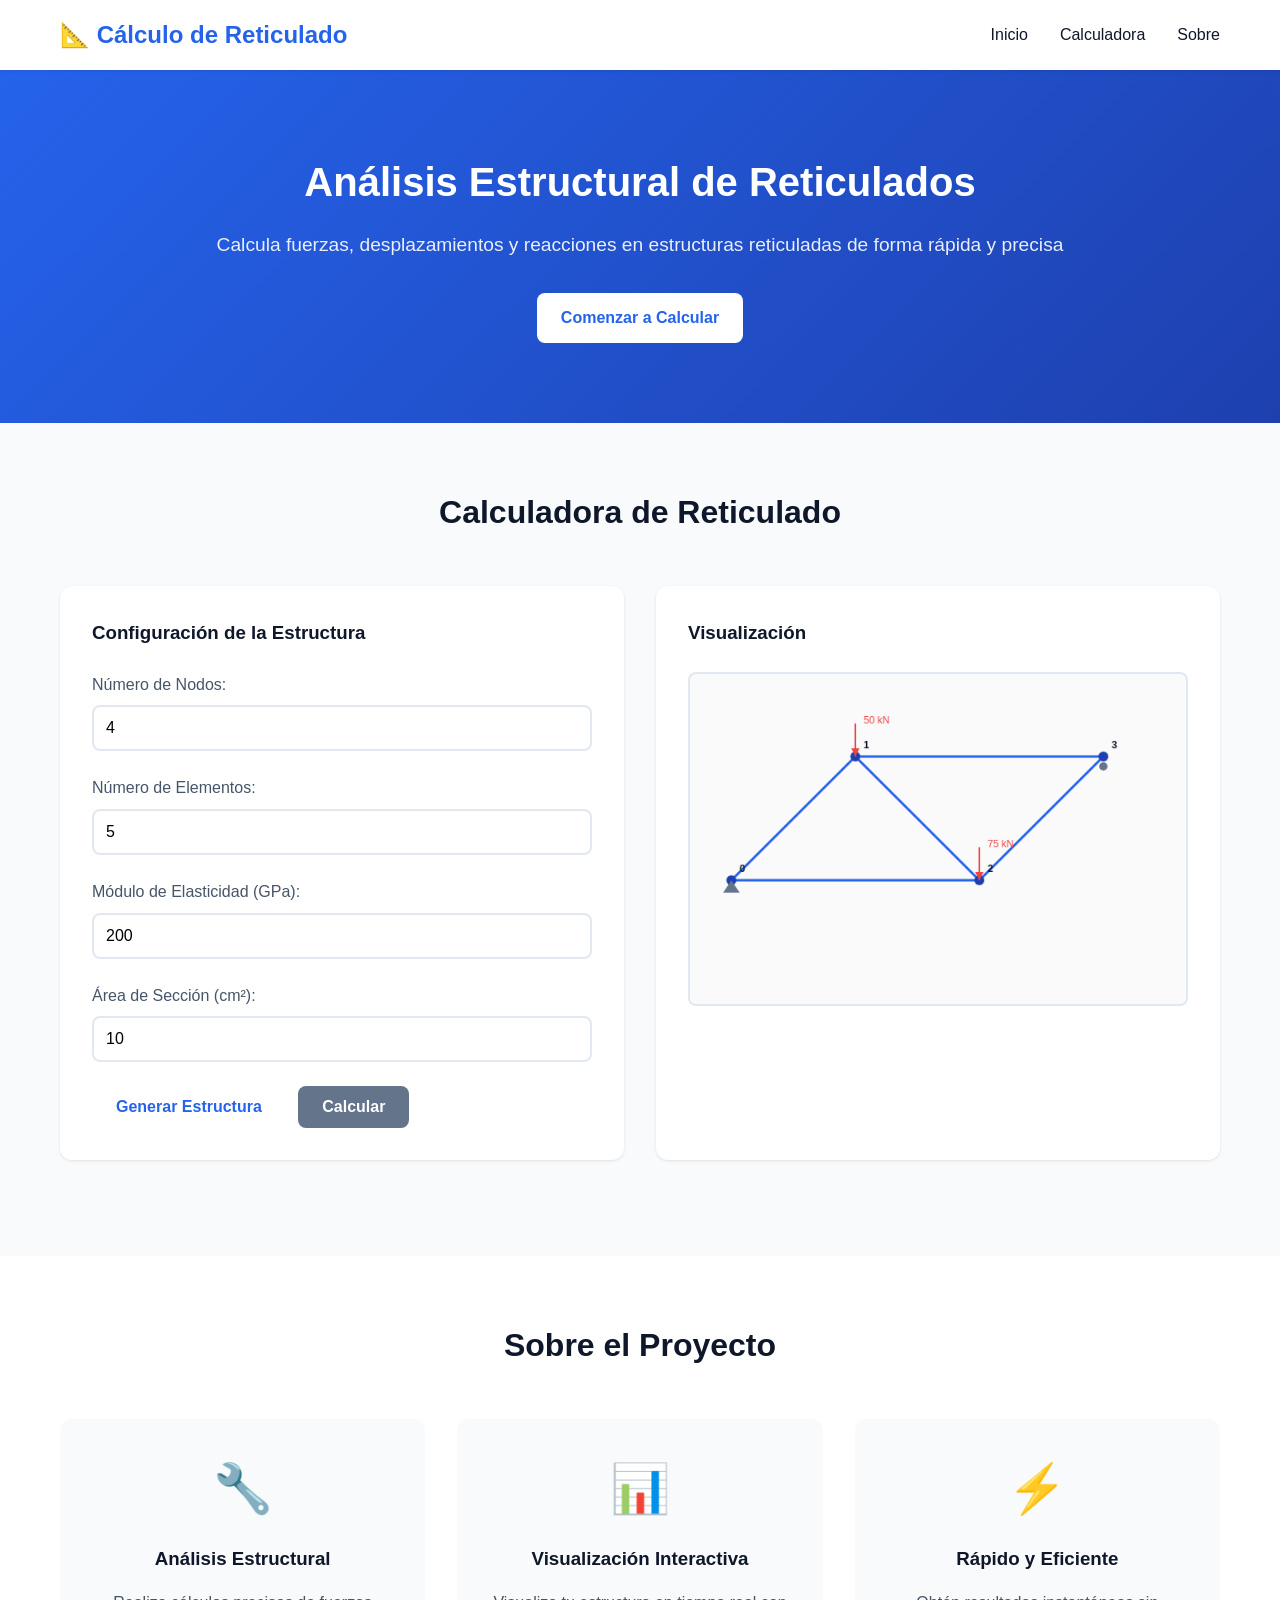
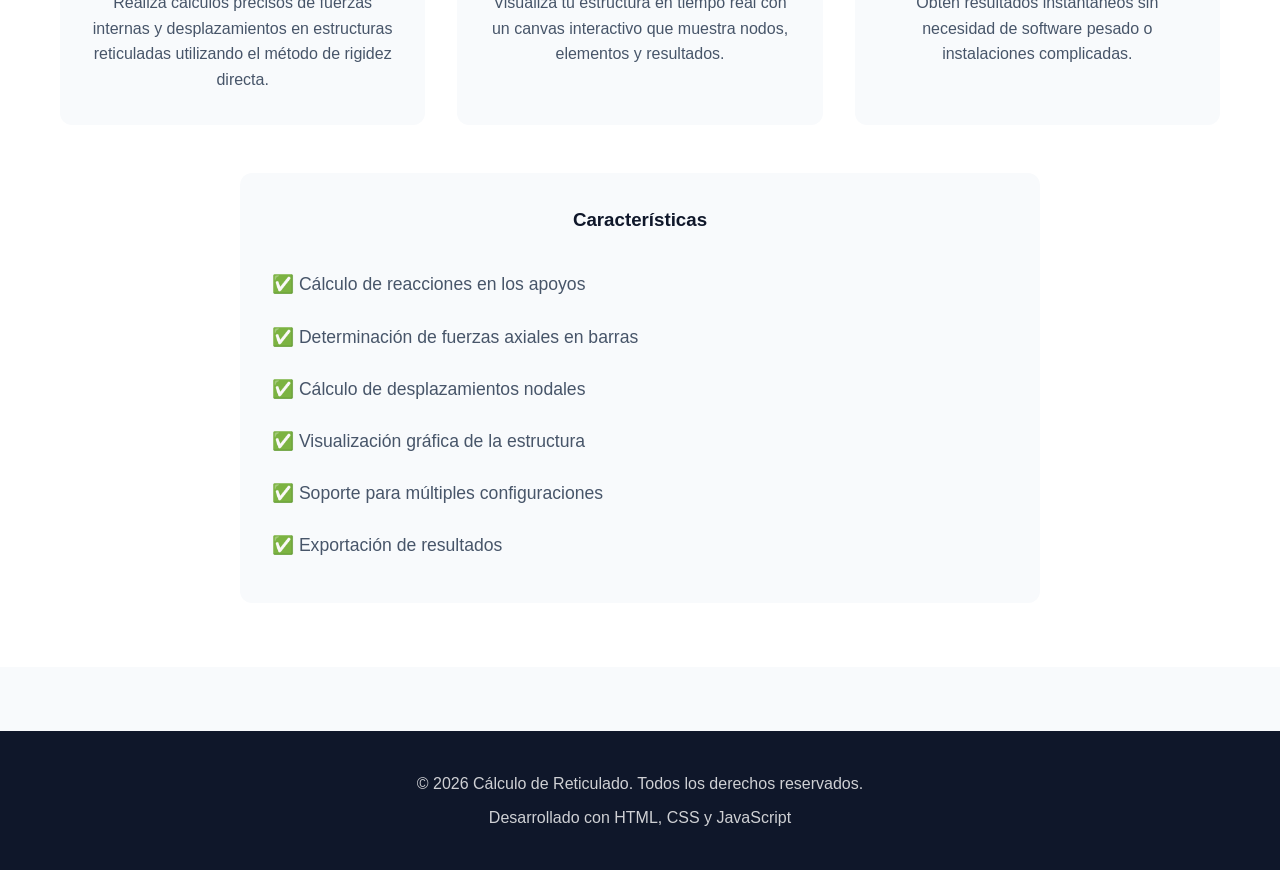
==== index.html @ 671e4c76 "Add GitHub Pages - Calculadora de Reticulado interactiva" ====
<!DOCTYPE html>
<html lang="es">
<head>
    <meta charset="UTF-8">
    <meta name="viewport" content="width=device-width, initial-scale=1.0">
    <meta name="description" content="Calculadora de estructuras reticuladas - Análisis estructural de cerchas y armaduras">
    <title>Cálculo de Reticulado</title>
    <link rel="stylesheet" href="styles.css">
</head>
<body>
    <header>
        <nav class="navbar">
            <div class="container">
                <h1 class="logo">📐 Cálculo de Reticulado</h1>
                <ul class="nav-links">
                    <li><a href="#inicio">Inicio</a></li>
                    <li><a href="#calculadora">Calculadora</a></li>
                    <li><a href="#sobre">Sobre</a></li>
                </ul>
            </div>
        </nav>
    </header>

    <main>
        <!-- Sección Hero -->
        <section id="inicio" class="hero">
            <div class="container">
                <div class="hero-content">
                    <h2>Análisis Estructural de Reticulados</h2>
                    <p>Calcula fuerzas, desplazamientos y reacciones en estructuras reticuladas de forma rápida y precisa</p>
                    <a href="#calculadora" class="btn btn-primary">Comenzar a Calcular</a>
                </div>
            </div>
        </section>

        <!-- Sección Calculadora -->
        <section id="calculadora" class="calculator-section">
            <div class="container">
                <h2>Calculadora de Reticulado</h2>
                
                <div class="calculator-grid">
                    <!-- Panel de entrada -->
                    <div class="input-panel">
                        <h3>Configuración de la Estructura</h3>
                        
                        <div class="form-group">
                            <label for="num-nodos">Número de Nodos:</label>
                            <input type="number" id="num-nodos" min="2" max="20" value="4">
                        </div>

                        <div class="form-group">
                            <label for="num-elementos">Número de Elementos:</label>
                            <input type="number" id="num-elementos" min="1" max="50" value="5">
                        </div>

                        <div class="form-group">
                            <label for="modulo-elasticidad">Módulo de Elasticidad (GPa):</label>
                            <input type="number" id="modulo-elasticidad" step="0.1" value="200">
                        </div>

                        <div class="form-group">
                            <label for="area-seccion">Área de Sección (cm²):</label>
                            <input type="number" id="area-seccion" step="0.1" value="10">
                        </div>

                        <button class="btn btn-primary" id="generar-estructura">Generar Estructura</button>
                        <button class="btn btn-secondary" id="calcular">Calcular</button>
                    </div>

                    <!-- Panel de visualización -->
                    <div class="visualization-panel">
                        <h3>Visualización</h3>
                        <canvas id="canvas-estructura" width="600" height="400"></canvas>
                    </div>
                </div>

                <!-- Resultados -->
                <div class="results-panel" id="resultados" style="display: none;">
                    <h3>Resultados del Análisis</h3>
                    <div id="resultados-contenido"></div>
                </div>
            </div>
        </section>

        <!-- Sección Sobre el Proyecto -->
        <section id="sobre" class="about-section">
            <div class="container">
                <h2>Sobre el Proyecto</h2>
                <div class="about-grid">
                    <div class="about-card">
                        <div class="card-icon">🔧</div>
                        <h3>Análisis Estructural</h3>
                        <p>Realiza cálculos precisos de fuerzas internas y desplazamientos en estructuras reticuladas utilizando el método de rigidez directa.</p>
                    </div>
                    <div class="about-card">
                        <div class="card-icon">📊</div>
                        <h3>Visualización Interactiva</h3>
                        <p>Visualiza tu estructura en tiempo real con un canvas interactivo que muestra nodos, elementos y resultados.</p>
                    </div>
                    <div class="about-card">
                        <div class="card-icon">⚡</div>
                        <h3>Rápido y Eficiente</h3>
                        <p>Obtén resultados instantáneos sin necesidad de software pesado o instalaciones complicadas.</p>
                    </div>
                </div>

                <div class="features">
                    <h3>Características</h3>
                    <ul>
                        <li>✅ Cálculo de reacciones en los apoyos</li>
                        <li>✅ Determinación de fuerzas axiales en barras</li>
                        <li>✅ Cálculo de desplazamientos nodales</li>
                        <li>✅ Visualización gráfica de la estructura</li>
                        <li>✅ Soporte para múltiples configuraciones</li>
                        <li>✅ Exportación de resultados</li>
                    </ul>
                </div>
            </div>
        </section>
    </main>

    <footer>
        <div class="container">
            <p>&copy; 2026 Cálculo de Reticulado. Todos los derechos reservados.</p>
            <p>Desarrollado con HTML, CSS y JavaScript</p>
        </div>
    </footer>

    <script src="script.js"></script>
</body>
</html>
---- styles.css ----
/* Reset y Variables */
* {
    margin: 0;
    padding: 0;
    box-sizing: border-box;
}

:root {
    --primary-color: #2563eb;
    --primary-dark: #1e40af;
    --secondary-color: #64748b;
    --background: #f8fafc;
    --surface: #ffffff;
    --text-primary: #0f172a;
    --text-secondary: #475569;
    --border-color: #e2e8f0;
    --success: #10b981;
    --warning: #f59e0b;
    --danger: #ef4444;
    --shadow: 0 1px 3px rgba(0, 0, 0, 0.1);
    --shadow-lg: 0 10px 25px rgba(0, 0, 0, 0.1);
}

body {
    font-family: -apple-system, BlinkMacSystemFont, 'Segoe UI', Roboto, Oxygen, Ubuntu, Cantarell, sans-serif;
    line-height: 1.6;
    color: var(--text-primary);
    background-color: var(--background);
}

.container {
    max-width: 1200px;
    margin: 0 auto;
    padding: 0 20px;
}

/* Navbar */
.navbar {
    background-color: var(--surface);
    box-shadow: var(--shadow);
    position: sticky;
    top: 0;
    z-index: 1000;
}

.navbar .container {
    display: flex;
    justify-content: space-between;
    align-items: center;
    padding: 1rem 20px;
}

.logo {
    font-size: 1.5rem;
    font-weight: 700;
    color: var(--primary-color);
}

.nav-links {
    display: flex;
    list-style: none;
    gap: 2rem;
}

.nav-links a {
    text-decoration: none;
    color: var(--text-primary);
    font-weight: 500;
    transition: color 0.3s ease;
}

.nav-links a:hover {
    color: var(--primary-color);
}

/* Hero Section */
.hero {
    background: linear-gradient(135deg, var(--primary-color) 0%, var(--primary-dark) 100%);
    color: white;
    padding: 5rem 0;
    text-align: center;
}

.hero-content h2 {
    font-size: 2.5rem;
    margin-bottom: 1rem;
    font-weight: 700;
}

.hero-content p {
    font-size: 1.2rem;
    margin-bottom: 2rem;
    opacity: 0.9;
}

/* Buttons */
.btn {
    display: inline-block;
    padding: 0.75rem 1.5rem;
    border-radius: 8px;
    text-decoration: none;
    font-weight: 600;
    transition: all 0.3s ease;
    border: none;
    cursor: pointer;
    font-size: 1rem;
}

.btn-primary {
    background-color: white;
    color: var(--primary-color);
}

.btn-primary:hover {
    transform: translateY(-2px);
    box-shadow: var(--shadow-lg);
}

.btn-secondary {
    background-color: var(--secondary-color);
    color: white;
    margin-left: 0.5rem;
}

.btn-secondary:hover {
    background-color: var(--text-secondary);
}

/* Calculator Section */
.calculator-section {
    padding: 4rem 0;
}

.calculator-section h2 {
    text-align: center;
    font-size: 2rem;
    margin-bottom: 3rem;
    color: var(--text-primary);
}

.calculator-grid {
    display: grid;
    grid-template-columns: 1fr 1fr;
    gap: 2rem;
    margin-bottom: 2rem;
}

.input-panel,
.visualization-panel {
    background-color: var(--surface);
    padding: 2rem;
    border-radius: 12px;
    box-shadow: var(--shadow);
}

.input-panel h3,
.visualization-panel h3 {
    margin-bottom: 1.5rem;
    color: var(--text-primary);
}

.form-group {
    margin-bottom: 1.5rem;
}

.form-group label {
    display: block;
    margin-bottom: 0.5rem;
    font-weight: 500;
    color: var(--text-secondary);
}

.form-group input {
    width: 100%;
    padding: 0.75rem;
    border: 2px solid var(--border-color);
    border-radius: 8px;
    font-size: 1rem;
    transition: border-color 0.3s ease;
}

.form-group input:focus {
    outline: none;
    border-color: var(--primary-color);
}

#canvas-estructura {
    width: 100%;
    border: 2px solid var(--border-color);
    border-radius: 8px;
    background-color: #fafafa;
}

/* Results Panel */
.results-panel {
    background-color: var(--surface);
    padding: 2rem;
    border-radius: 12px;
    box-shadow: var(--shadow);
    margin-top: 2rem;
}

.results-panel h3 {
    margin-bottom: 1.5rem;
    color: var(--primary-color);
}

.result-item {
    padding: 1rem;
    border-left: 4px solid var(--primary-color);
    background-color: var(--background);
    margin-bottom: 1rem;
    border-radius: 4px;
}

.result-item h4 {
    color: var(--text-primary);
    margin-bottom: 0.5rem;
}

.result-value {
    font-size: 1.2rem;
    font-weight: 600;
    color: var(--primary-color);
}

/* About Section */
.about-section {
    padding: 4rem 0;
    background-color: var(--surface);
}

.about-section h2 {
    text-align: center;
    font-size: 2rem;
    margin-bottom: 3rem;
}

.about-grid {
    display: grid;
    grid-template-columns: repeat(auto-fit, minmax(300px, 1fr));
    gap: 2rem;
    margin-bottom: 3rem;
}

.about-card {
    padding: 2rem;
    border-radius: 12px;
    background-color: var(--background);
    text-align: center;
    transition: transform 0.3s ease, box-shadow 0.3s ease;
}

.about-card:hover {
    transform: translateY(-5px);
    box-shadow: var(--shadow-lg);
}

.card-icon {
    font-size: 3rem;
    margin-bottom: 1rem;
}

.about-card h3 {
    margin-bottom: 1rem;
    color: var(--text-primary);
}

.about-card p {
    color: var(--text-secondary);
}

.features {
    max-width: 800px;
    margin: 0 auto;
    padding: 2rem;
    background-color: var(--background);
    border-radius: 12px;
}

.features h3 {
    margin-bottom: 1.5rem;
    text-align: center;
    color: var(--text-primary);
}

.features ul {
    list-style: none;
}

.features li {
    padding: 0.75rem 0;
    font-size: 1.1rem;
    color: var(--text-secondary);
}

/* Footer */
footer {
    background-color: var(--text-primary);
    color: white;
    text-align: center;
    padding: 2rem 0;
    margin-top: 4rem;
}

footer p {
    margin: 0.5rem 0;
    opacity: 0.8;
}

/* Responsive */
@media (max-width: 768px) {
    .calculator-grid {
        grid-template-columns: 1fr;
    }

    .nav-links {
        gap: 1rem;
    }

    .hero-content h2 {
        font-size: 2rem;
    }

    .about-grid {
        grid-template-columns: 1fr;
    }
}

/* Animations */
@keyframes fadeIn {
    from {
        opacity: 0;
        transform: translateY(20px);
    }
    to {
        opacity: 1;
        transform: translateY(0);
    }
}

.calculator-section,
.about-section {
    animation: fadeIn 0.6s ease-out;
}
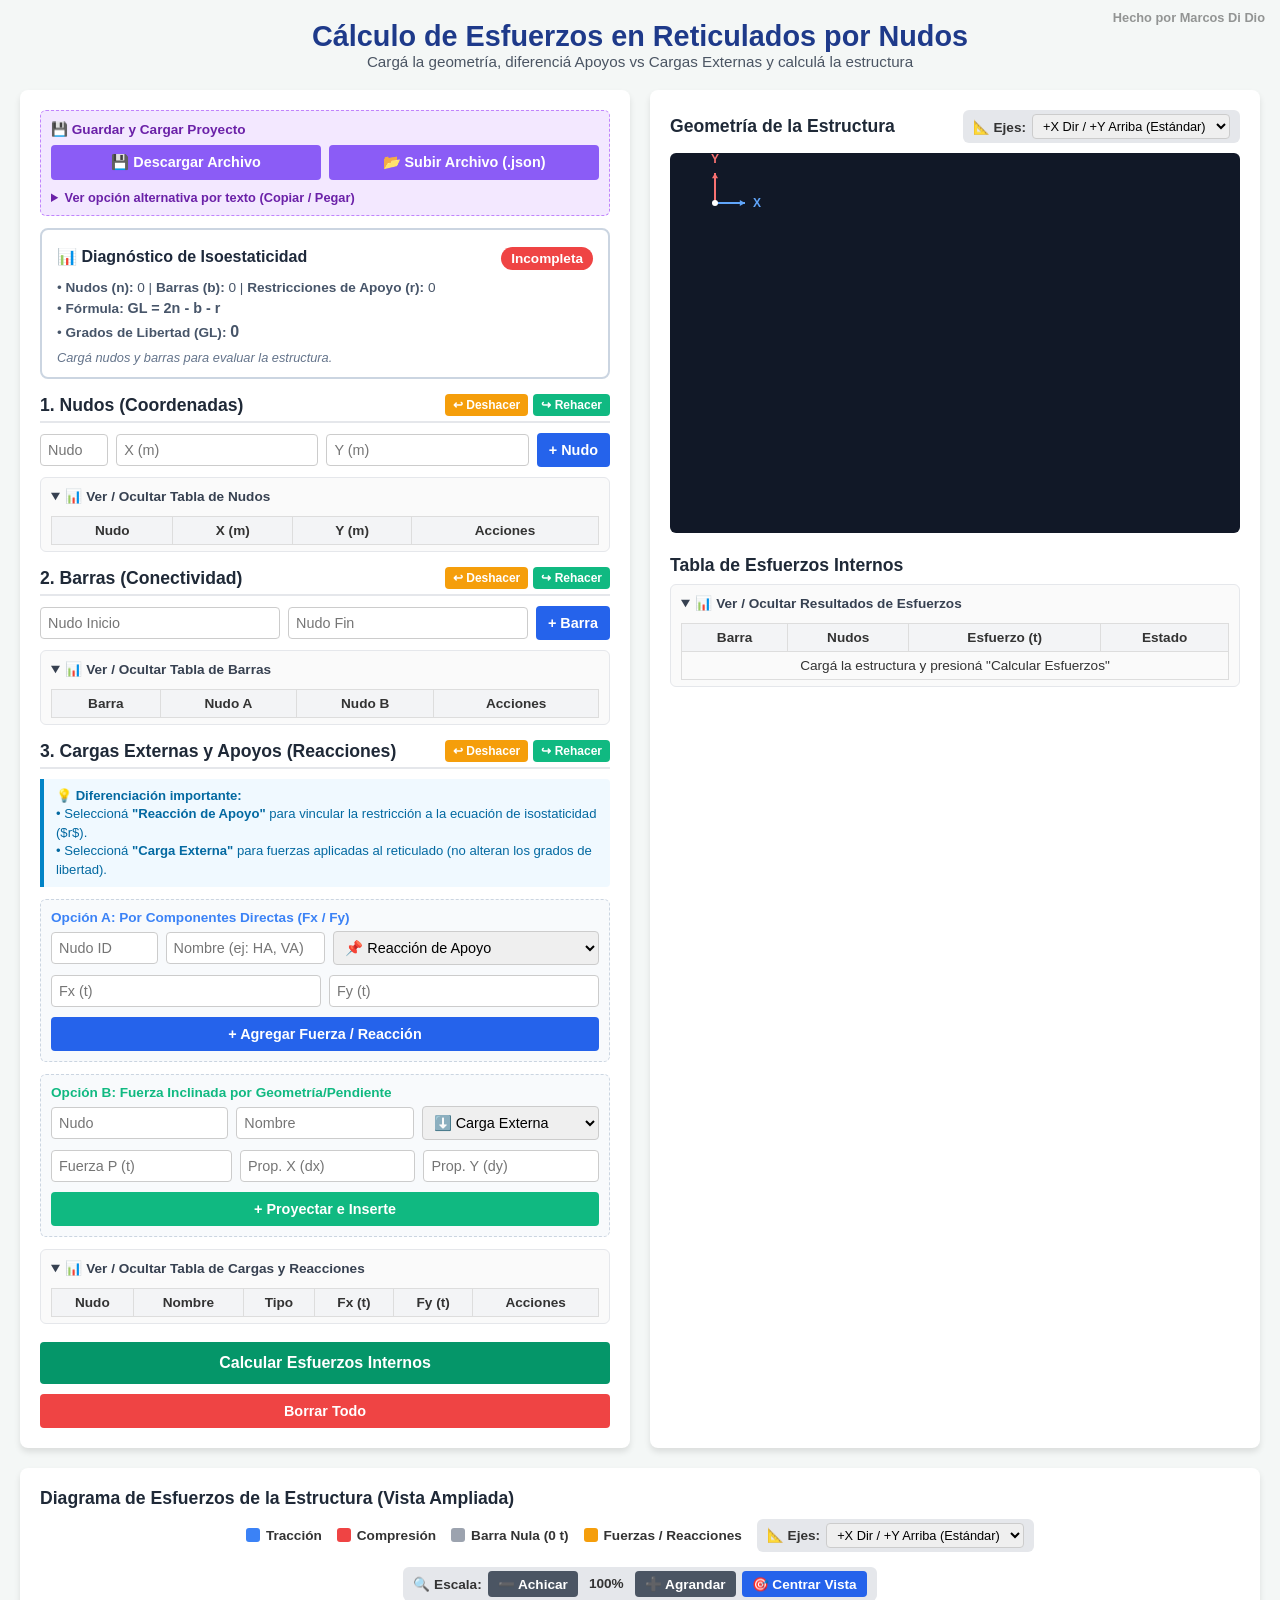
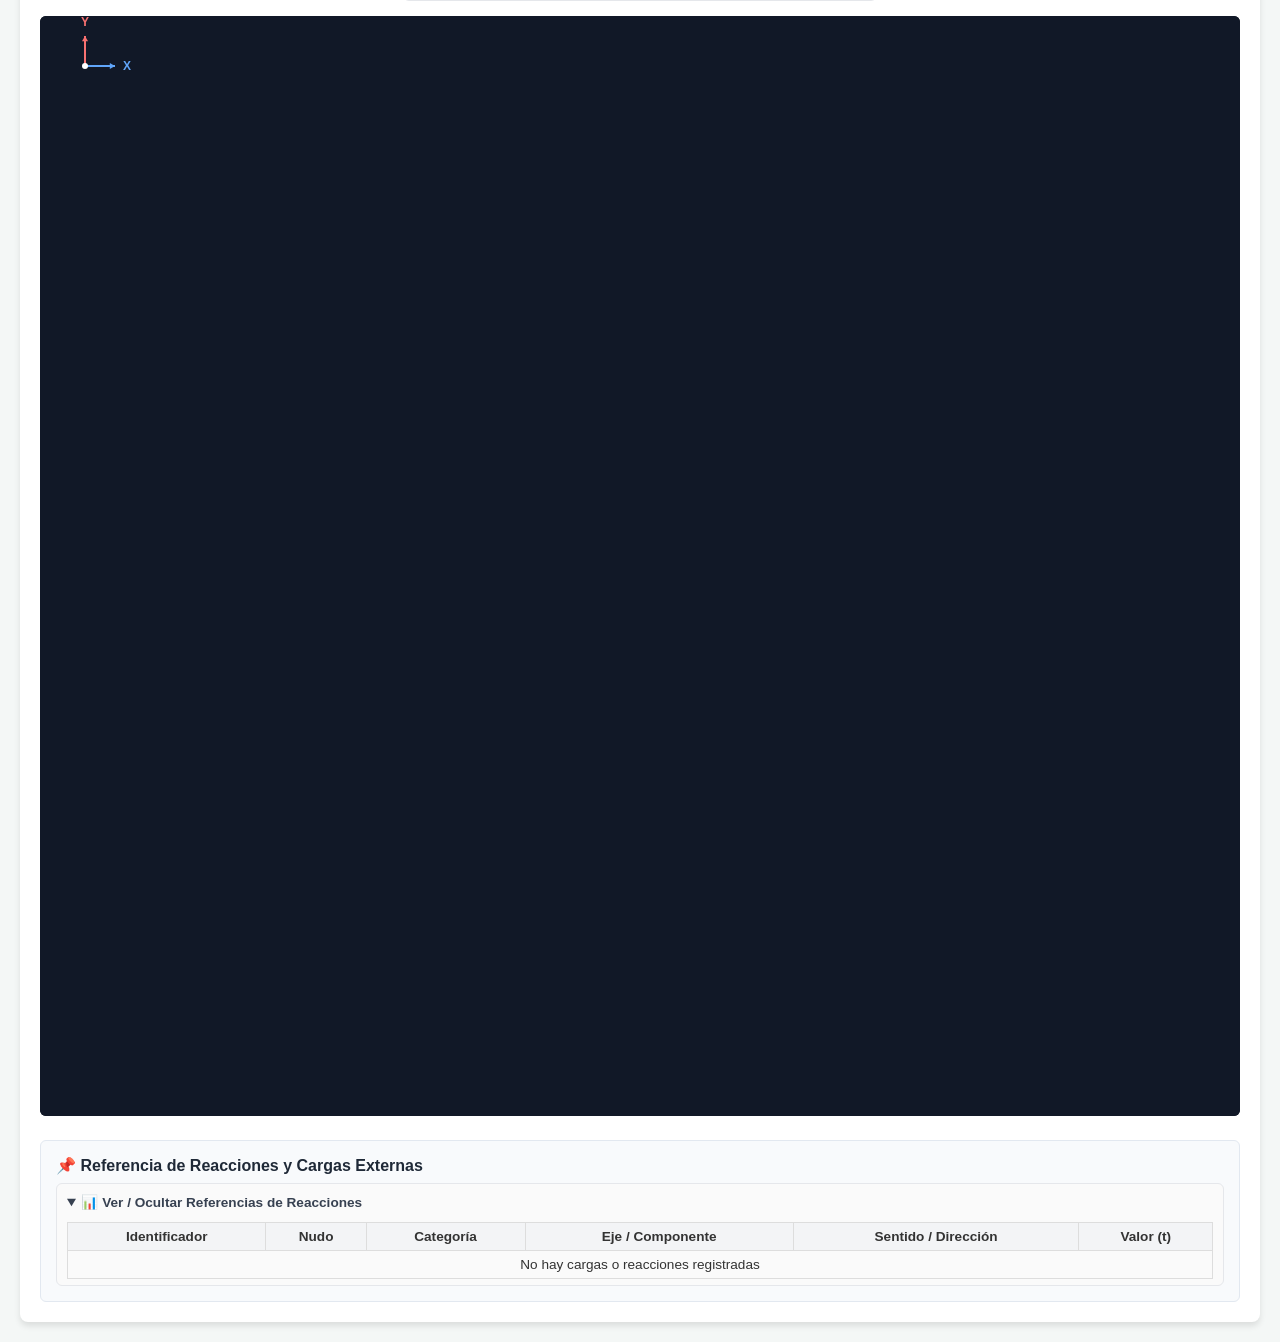
==== commit 836f1710: "Implementar Test 46 completo" ====
--- a/index.html
+++ b/index.html
@@ -3,129 +3,1828 @@
 <head>
     <meta charset="UTF-8">
     <meta name="viewport" content="width=device-width, initial-scale=1.0">
-    <meta name="description" content="Calculadora de estructuras reticuladas - Análisis estructural de cerchas y armaduras">
-    <title>Cálculo de Reticulado</title>
-    <link rel="stylesheet" href="styles.css">
+    <title>Calculadora de Reticulados - Método de Nudos</title>
+    <style>
+        * { box-sizing: border-box; margin: 0; padding: 0; font-family: 'Segoe UI', Tahoma, Geneva, Verdana, sans-serif; }
+        body { background-color: #f4f7f6; color: #333; padding: 20px; }
+        
+        .watermark {
+            position: fixed;
+            top: 10px;
+            right: 15px;
+            font-size: 0.8rem;
+            color: rgba(0, 0, 0, 0.4);
+            font-weight: 600;
+            z-index: 9999;
+            pointer-events: none;
+            user-select: none;
+        }
+
+        header { text-align: center; margin-bottom: 20px; }
+        h1 { color: #1e3a8a; font-size: 1.8rem; }
+        p { color: #4b5563; font-size: 0.95rem; }
+        
+        .grid-container {
+            display: grid;
+            grid-template-columns: 1fr 1fr;
+            gap: 20px;
+            max-width: 1300px;
+            margin: 0 auto;
+        }
+
+        .panel {
+            background: #fff;
+            padding: 20px;
+            border-radius: 8px;
+            box-shadow: 0 4px 6px rgba(0,0,0,0.1);
+        }
+
+        .panel-full {
+            max-width: 1300px;
+            margin: 20px auto 0 auto;
+        }
+
+        .section-header {
+            display: flex;
+            justify-content: space-between;
+            align-items: center;
+            margin-bottom: 10px;
+            margin-top: 15px;
+            border-bottom: 2px solid #e5e7eb;
+            padding-bottom: 5px;
+        }
+
+        .btn-group-header {
+            display: flex;
+            gap: 5px;
+        }
+
+        h2 { font-size: 1.1rem; color: #1f2937; }
+
+        .form-row { display: flex; gap: 8px; margin-bottom: 10px; align-items: center; }
+        input, select, textarea { width: 100%; padding: 7px; border: 1px solid #ccc; border-radius: 4px; font-size: 0.9rem; }
+        textarea { resize: vertical; font-family: monospace; font-size: 0.8rem; }
+        .table-input { width: 65px; padding: 3px 5px; font-size: 0.85rem; text-align: center; }
+
+        .btn {
+            background-color: #2563eb;
+            color: white;
+            border: none;
+            padding: 9px 12px;
+            border-radius: 4px;
+            cursor: pointer;
+            font-weight: bold;
+            font-size: 0.9rem;
+            white-space: nowrap;
+        }
+        .btn:hover { background-color: #1d4ed8; }
+
+        .btn-undo { background-color: #f59e0b; padding: 4px 8px; font-size: 0.75rem; }
+        .btn-undo:hover { background-color: #d97706; }
+
+        .btn-redo { background-color: #10b981; padding: 4px 8px; font-size: 0.75rem; }
+        .btn-redo:hover { background-color: #059669; }
+
+        .btn-action {
+            color: white;
+            border: none;
+            border-radius: 3px;
+            padding: 3px 6px;
+            cursor: pointer;
+            font-size: 0.75rem;
+            margin: 0 2px;
+            font-weight: bold;
+        }
+        .btn-edit { background-color: #3b82f6; }
+        .btn-edit:hover { background-color: #2563eb; }
+        .btn-save { background-color: #10b981; }
+        .btn-save:hover { background-color: #059669; }
+        .btn-cancel { background-color: #6b7280; }
+        .btn-cancel:hover { background-color: #4b5563; }
+        .btn-del { background-color: #ef4444; }
+        .btn-del:hover { background-color: #dc2626; }
+
+        .btn-clear { background-color: #ef4444; margin-top: 10px; }
+        .btn-clear:hover { background-color: #dc2626; }
+
+        .btn-storage { background-color: #8b5cf6; }
+        .btn-storage:hover { background-color: #7c3aed; }
+
+        .btn-zoom { background-color: #4b5563; padding: 5px 10px; font-size: 0.85rem; }
+        .btn-zoom:hover { background-color: #374151; }
+
+        table { width: 100%; border-collapse: collapse; margin-top: 8px; font-size: 0.85rem; }
+        th, td { border: 1px solid #ddd; padding: 6px; text-align: center; }
+        th { background-color: #f3f4f6; }
+
+        canvas {
+            width: 100%;
+            height: 380px;
+            background-color: #111827;
+            border-radius: 6px;
+        }
+
+        #resultCanvas {
+            height: 1100px;
+            cursor: grab;
+        }
+        
+        #resultCanvas:active {
+            cursor: grabbing;
+        }
+
+        .tag-traccion { color: #2563eb; font-weight: bold; }
+        .tag-compresion { color: #dc2626; font-weight: bold; }
+        .tag-cero { color: #6b7280; font-weight: bold; }
+
+        .box-subm {
+            background: #f8fafc;
+            border: 1px dashed #cbd5e1;
+            padding: 10px;
+            border-radius: 6px;
+            margin-bottom: 12px;
+        }
+
+        .info-note {
+            background-color: #f0f9ff;
+            border-left: 4px solid #0284c7;
+            padding: 8px 12px;
+            margin-bottom: 12px;
+            font-size: 0.82rem;
+            color: #0369a1;
+            border-radius: 0 4px 4px 0;
+            line-height: 1.4;
+        }
+
+        .iso-panel {
+            border: 2px solid #cbd5e1;
+            background-color: #ffffff;
+            border-radius: 8px;
+            padding: 12px 15px;
+            margin-bottom: 15px;
+            transition: all 0.3s ease;
+        }
+        .iso-status-badge {
+            display: inline-block;
+            padding: 4px 10px;
+            border-radius: 20px;
+            font-weight: bold;
+            font-size: 0.85rem;
+            color: #fff;
+            margin-top: 5px;
+        }
+        .status-isostatica { background-color: #10b981; }
+        .status-hipostatica { background-color: #ef4444; }
+        .status-hiperestatica { background-color: #3b82f6; }
+
+        details.table-details {
+            margin-top: 8px;
+            background: #fafafa;
+            border: 1px solid #e5e7eb;
+            border-radius: 6px;
+            padding: 6px 10px;
+        }
+
+        details.table-details summary {
+            cursor: pointer;
+            font-size: 0.85rem;
+            font-weight: bold;
+            color: #374151;
+            user-select: none;
+            outline: none;
+            padding: 4px 0;
+        }
+
+        details.table-details summary:hover {
+            color: #2563eb;
+        }
+
+        .legend-bar {
+            display: flex;
+            gap: 15px;
+            justify-content: center;
+            align-items: center;
+            margin-bottom: 15px;
+            font-size: 0.85rem;
+            font-weight: bold;
+            flex-wrap: wrap;
+        }
+        .legend-item { display: flex; align-items: center; gap: 6px; }
+        .legend-color { width: 14px; height: 14px; border-radius: 3px; display: inline-block; }
+
+        .zoom-controls, .axis-controls {
+            display: flex;
+            gap: 6px;
+            align-items: center;
+            background: #e5e7eb;
+            padding: 4px 10px;
+            border-radius: 6px;
+        }
+
+        .reactions-table-container {
+            margin-top: 20px;
+            background: #f8fafc;
+            padding: 15px;
+            border-radius: 6px;
+            border: 1px solid #e2e8f0;
+        }
+
+        .type-badge-reaccion {
+            background-color: #f59e0b;
+            color: #fff;
+            font-size: 0.75rem;
+            padding: 2px 6px;
+            border-radius: 4px;
+            font-weight: bold;
+        }
+
+        .type-badge-carga {
+            background-color: #6b7280;
+            color: #fff;
+            font-size: 0.75rem;
+            padding: 2px 6px;
+            border-radius: 4px;
+            font-weight: bold;
+        }
+    </style>
 </head>
 <body>
+
+    <div class="watermark">Hecho por Marcos Di Dio</div>
+
     <header>
-        <nav class="navbar">
-            <div class="container">
-                <h1 class="logo">📐 Cálculo de Reticulado</h1>
-                <ul class="nav-links">
-                    <li><a href="#inicio">Inicio</a></li>
-                    <li><a href="#calculadora">Calculadora</a></li>
-                    <li><a href="#sobre">Sobre</a></li>
-                </ul>
+        <h1>Cálculo de Esfuerzos en Reticulados por Nudos</h1>
+        <p>Cargá la geometría, diferenciá Apoyos vs Cargas Externas y calculá la estructura</p>
+    </header>
+
+    <div class="grid-container">
+        
+        <!-- PANEL IZQUIERDO -->
+        <div class="panel">
+            
+            <div class="box-subm" style="background: #f3e8ff; border-color: #c084fc;">
+                <p style="font-size: 0.85rem; font-weight: bold; margin-bottom: 8px; color: #6b21a8;">💾 Guardar y Cargar Proyecto</p>
+                
+                <div class="form-row">
+                    <button class="btn btn-storage" onclick="exportJSON()" style="width: 50%;">💾 Descargar Archivo</button>
+                    <button class="btn btn-storage" onclick="document.getElementById('fileInput').click()" style="width: 50%;">📂 Subir Archivo (.json)</button>
+                    <input type="file" id="fileInput" accept=".json" style="display: none;" onchange="importFile(event)">
+                </div>
+
+                <details style="margin-top: 5px; font-size: 0.8rem; color: #6b21a8;">
+                    <summary style="cursor: pointer; font-weight: bold;">Ver opción alternativa por texto (Copiar / Pegar)</summary>
+                    <div style="margin-top: 6px;">
+                        <button class="btn btn-storage" onclick="copyToClipboard()" style="width: 100%; margin-bottom: 6px; font-size: 0.8rem; padding: 5px;">📋 Copiar Código al Portapapeles</button>
+                        <textarea id="jsonBox" rows="12" style="min-height: 220px;" placeholder="O pegá acá el código JSON directamente..."></textarea>
+                        <button class="btn" style="background-color: #6b21a8; width: 100%; margin-top: 4px; font-size: 0.8rem; padding: 5px;" onclick="importJSONText()">📥 Cargar desde Texto</button>
+                    </div>
+                </details>
             </div>
-        </nav>
-    </header>
-
-    <main>
-        <!-- Sección Hero -->
-        <section id="inicio" class="hero">
-            <div class="container">
-                <div class="hero-content">
-                    <h2>Análisis Estructural de Reticulados</h2>
-                    <p>Calcula fuerzas, desplazamientos y reacciones en estructuras reticuladas de forma rápida y precisa</p>
-                    <a href="#calculadora" class="btn btn-primary">Comenzar a Calcular</a>
+
+            <!-- PANEL DE DIAGNÓSTICO ESTRUCTURAL -->
+            <div id="isoPanel" class="iso-panel">
+                <div style="display: flex; justify-content: space-between; align-items: center;">
+                    <h2 style="font-size: 1rem; color: #1e293b;">📊 Diagnóstico de Isoestaticidad</h2>
+                    <span id="isoBadge" class="iso-status-badge status-hipostatica">Incompleta</span>
+                </div>
+                <div style="margin-top: 8px; font-size: 0.85rem; color: #475569; line-height: 1.5;">
+                    • <b>Nudos (n):</b> <span id="isoN">0</span> | 
+                    <b>Barras (b):</b> <span id="isoB">0</span> | 
+                    <b>Restricciones de Apoyo (r):</b> <span id="isoR">0</span><br>
+                    • <b>Fórmula:</b> <code style="font-size: 0.9rem; font-weight: bold;">GL = 2n - b - r</code><br>
+                    • <b>Grados de Libertad (GL):</b> <b id="isoGLVal" style="font-size: 1rem;">0</b>
+                </div>
+                <div id="isoMsg" style="margin-top: 6px; font-size: 0.8rem; font-style: italic; color: #64748b;">
+                    Cargá nudos y barras para evaluar la estructura.
                 </div>
             </div>
-        </section>
-
-        <!-- Sección Calculadora -->
-        <section id="calculadora" class="calculator-section">
-            <div class="container">
-                <h2>Calculadora de Reticulado</h2>
-                
-                <div class="calculator-grid">
-                    <!-- Panel de entrada -->
-                    <div class="input-panel">
-                        <h3>Configuración de la Estructura</h3>
-                        
-                        <div class="form-group">
-                            <label for="num-nodos">Número de Nodos:</label>
-                            <input type="number" id="num-nodos" min="2" max="20" value="4">
-                        </div>
-
-                        <div class="form-group">
-                            <label for="num-elementos">Número de Elementos:</label>
-                            <input type="number" id="num-elementos" min="1" max="50" value="5">
-                        </div>
-
-                        <div class="form-group">
-                            <label for="modulo-elasticidad">Módulo de Elasticidad (GPa):</label>
-                            <input type="number" id="modulo-elasticidad" step="0.1" value="200">
-                        </div>
-
-                        <div class="form-group">
-                            <label for="area-seccion">Área de Sección (cm²):</label>
-                            <input type="number" id="area-seccion" step="0.1" value="10">
-                        </div>
-
-                        <button class="btn btn-primary" id="generar-estructura">Generar Estructura</button>
-                        <button class="btn btn-secondary" id="calcular">Calcular</button>
-                    </div>
-
-                    <!-- Panel de visualización -->
-                    <div class="visualization-panel">
-                        <h3>Visualización</h3>
-                        <canvas id="canvas-estructura" width="600" height="400"></canvas>
-                    </div>
-                </div>
-
-                <!-- Resultados -->
-                <div class="results-panel" id="resultados" style="display: none;">
-                    <h3>Resultados del Análisis</h3>
-                    <div id="resultados-contenido"></div>
+
+            <div class="section-header">
+                <h2>1. Nudos (Coordenadas)</h2>
+                <div class="btn-group-header">
+                    <button class="btn btn-undo" onclick="undo()">↩ Deshacer</button>
+                    <button class="btn btn-redo" onclick="redo()">↪ Rehacer</button>
                 </div>
             </div>
-        </section>
-
-        <!-- Sección Sobre el Proyecto -->
-        <section id="sobre" class="about-section">
-            <div class="container">
-                <h2>Sobre el Proyecto</h2>
-                <div class="about-grid">
-                    <div class="about-card">
-                        <div class="card-icon">🔧</div>
-                        <h3>Análisis Estructural</h3>
-                        <p>Realiza cálculos precisos de fuerzas internas y desplazamientos en estructuras reticuladas utilizando el método de rigidez directa.</p>
-                    </div>
-                    <div class="about-card">
-                        <div class="card-icon">📊</div>
-                        <h3>Visualización Interactiva</h3>
-                        <p>Visualiza tu estructura en tiempo real con un canvas interactivo que muestra nodos, elementos y resultados.</p>
-                    </div>
-                    <div class="about-card">
-                        <div class="card-icon">⚡</div>
-                        <h3>Rápido y Eficiente</h3>
-                        <p>Obtén resultados instantáneos sin necesidad de software pesado o instalaciones complicadas.</p>
-                    </div>
-                </div>
-
-                <div class="features">
-                    <h3>Características</h3>
-                    <ul>
-                        <li>✅ Cálculo de reacciones en los apoyos</li>
-                        <li>✅ Determinación de fuerzas axiales en barras</li>
-                        <li>✅ Cálculo de desplazamientos nodales</li>
-                        <li>✅ Visualización gráfica de la estructura</li>
-                        <li>✅ Soporte para múltiples configuraciones</li>
-                        <li>✅ Exportación de resultados</li>
-                    </ul>
+            <div class="form-row">
+                <input type="number" id="nodeIdInput" placeholder="Nudo ID (Opcional)" style="width: 30%;">
+                <input type="number" id="nodeX" step="any" placeholder="X (m)">
+                <input type="number" id="nodeY" step="any" placeholder="Y (m)">
+                <button class="btn" onclick="addNode()">+ Nudo</button>
+            </div>
+
+            <details class="table-details" open>
+                <summary>📊 Ver / Ocultar Tabla de Nudos</summary>
+                <table id="nodesTable">
+                    <thead>
+                        <tr><th>Nudo</th><th>X (m)</th><th>Y (m)</th><th>Acciones</th></tr>
+                    </thead>
+                    <tbody></tbody>
+                </table>
+            </details>
+
+            <div class="section-header">
+                <h2>2. Barras (Conectividad)</h2>
+                <div class="btn-group-header">
+                    <button class="btn btn-undo" onclick="undo()">↩ Deshacer</button>
+                    <button class="btn btn-redo" onclick="redo()">↪ Rehacer</button>
                 </div>
             </div>
-        </section>
-    </main>
-
-    <footer>
-        <div class="container">
-            <p>&copy; 2026 Cálculo de Reticulado. Todos los derechos reservados.</p>
-            <p>Desarrollado con HTML, CSS y JavaScript</p>
+            <div class="form-row">
+                <input type="number" id="barN1" placeholder="Nudo Inicio">
+                <input type="number" id="barN2" placeholder="Nudo Fin">
+                <button class="btn" onclick="addBar()">+ Barra</button>
+            </div>
+
+            <details class="table-details" open>
+                <summary>📊 Ver / Ocultar Tabla de Barras</summary>
+                <table id="barsTable">
+                    <thead>
+                        <tr><th>Barra</th><th>Nudo A</th><th>Nudo B</th><th>Acciones</th></tr>
+                    </thead>
+                    <tbody></tbody>
+                </table>
+            </details>
+
+            <div class="section-header">
+                <h2>3. Cargas Externas y Apoyos (Reacciones)</h2>
+                <div class="btn-group-header">
+                    <button class="btn btn-undo" onclick="undo()">↩ Deshacer</button>
+                    <button class="btn btn-redo" onclick="redo()">↪ Rehacer</button>
+                </div>
+            </div>
+
+            <div class="info-note">
+                💡 <b>Diferenciación importante:</b><br>
+                • Seleccioná <b>"Reacción de Apoyo"</b> para vincular la restricción a la ecuación de isostaticidad ($r$).<br>
+                • Seleccioná <b>"Carga Externa"</b> para fuerzas aplicadas al reticulado (no alteran los grados de libertad).
+            </div>
+            
+            <div class="box-subm">
+                <p style="font-size: 0.85rem; font-weight: bold; margin-bottom: 6px; color: #3b82f6;">Opción A: Por Componentes Directas (Fx / Fy)</p>
+                <div class="form-row">
+                    <input type="number" id="forceNode" placeholder="Nudo ID" style="width: 20%;">
+                    <input type="text" id="forceLabel" placeholder="Nombre (ej: HA, VA)" style="width: 30%;">
+                    <select id="forceType" style="width: 50%;">
+                        <option value="reaccion">📌 Reacción de Apoyo</option>
+                        <option value="carga">⬇️ Carga Externa</option>
+                    </select>
+                </div>
+                <div class="form-row">
+                    <input type="number" id="forceFx" step="any" placeholder="Fx (t)">
+                    <input type="number" id="forceFy" step="any" placeholder="Fy (t)">
+                </div>
+                <button class="btn" style="width: 100%;" onclick="addForceDirect()">+ Agregar Fuerza / Reacción</button>
+            </div>
+
+            <div class="box-subm">
+                <p style="font-size: 0.85rem; font-weight: bold; margin-bottom: 6px; color: #10b981;">Opción B: Fuerza Inclinada por Geometría/Pendiente</p>
+                <div class="form-row">
+                    <input type="number" id="incNode" placeholder="Nudo">
+                    <input type="text" id="incLabel" placeholder="Nombre">
+                    <select id="incType">
+                        <option value="carga">⬇️ Carga Externa</option>
+                        <option value="reaccion">📌 Reacción de Apoyo</option>
+                    </select>
+                </div>
+                <div class="form-row">
+                    <input type="number" id="incF" step="any" placeholder="Fuerza P (t)" style="width: 34%;">
+                    <input type="number" id="incDx" step="any" placeholder="Prop. X (dx)" style="width: 33%;">
+                    <input type="number" id="incDy" step="any" placeholder="Prop. Y (dy)" style="width: 33%;">
+                </div>
+                <button class="btn" style="background-color: #10b981; width: 100%;" onclick="addForceInc()">+ Proyectar e Inserte</button>
+            </div>
+
+            <details class="table-details" open>
+                <summary>📊 Ver / Ocultar Tabla de Cargas y Reacciones</summary>
+                <table id="forcesTable">
+                    <thead>
+                        <tr><th>Nudo</th><th>Nombre</th><th>Tipo</th><th>Fx (t)</th><th>Fy (t)</th><th>Acciones</th></tr>
+                    </thead>
+                    <tbody></tbody>
+                </table>
+            </details>
+
+            <button class="btn" style="background-color: #059669; width: 100%; margin-top: 18px; padding: 12px; font-size: 1rem;" onclick="calculate()">
+                Calcular Esfuerzos Internos
+            </button>
+            
+            <button class="btn btn-clear" style="width: 100%;" onclick="clearAll()">
+                Borrar Todo
+            </button>
         </div>
-    </footer>
-
-    <script src="script.js"></script>
+
+        <!-- PANEL DERECHO -->
+        <div class="panel">
+            <div style="display: flex; justify-content: space-between; align-items: center; margin-bottom: 10px;">
+                <h2>Geometría de la Estructura</h2>
+                <div class="axis-controls">
+                    <span style="font-size: 0.85rem; font-weight: bold;">📐 Ejes:</span>
+                    <select id="axisOrientationPreview" style="padding: 3px 6px; font-size: 0.8rem; width: auto;" onchange="syncAxisSelection(this.value)">
+                        <option value="std">+X Dir / +Y Arriba (Estándar)</option>
+                        <option value="invY">+X Dir / +Y Abajo</option>
+                        <option value="invX">+X Izq / +Y Arriba</option>
+                        <option value="invBoth">+X Izq / +Y Abajo</option>
+                    </select>
+                </div>
+            </div>
+            <canvas id="canvas"></canvas>
+
+            <h2 style="margin-top: 18px; margin-bottom: 5px;">Tabla de Esfuerzos Internos</h2>
+            <details class="table-details" open>
+                <summary>📊 Ver / Ocultar Resultados de Esfuerzos</summary>
+                <table id="resultsTable">
+                    <thead>
+                        <tr><th>Barra</th><th>Nudos</th><th>Esfuerzo (t)</th><th>Estado</th></tr>
+                    </thead>
+                    <tbody>
+                        <tr><td colspan="4">Cargá la estructura y presioná "Calcular Esfuerzos"</td></tr>
+                    </tbody>
+                </table>
+            </details>
+        </div>
+
+    </div>
+
+    <!-- PANEL INFERIOR COMPLETO -->
+    <div class="panel panel-full">
+        <h2>Diagrama de Esfuerzos de la Estructura (Vista Ampliada)</h2>
+        
+        <div class="legend-bar" style="margin-top: 10px;">
+            <div class="legend-item"><span class="legend-color" style="background-color: #3b82f6;"></span> Tracción</div>
+            <div class="legend-item"><span class="legend-color" style="background-color: #ef4444;"></span> Compresión</div>
+            <div class="legend-item"><span class="legend-color" style="background-color: #9ca3af;"></span> Barra Nula (0 t)</div>
+            <div class="legend-item"><span class="legend-color" style="background-color: #f59e0b;"></span> Fuerzas / Reacciones</div>
+
+            <div class="axis-controls">
+                <span>📐 Ejes:</span>
+                <select id="axisOrientationResults" style="padding: 3px 6px; font-size: 0.8rem; width: auto;" onchange="syncAxisSelection(this.value)">
+                    <option value="std">+X Dir / +Y Arriba (Estándar)</option>
+                    <option value="invY">+X Dir / +Y Abajo</option>
+                    <option value="invX">+X Izq / +Y Arriba</option>
+                    <option value="invBoth">+X Izq / +Y Abajo</option>
+                </select>
+            </div>
+
+            <div class="zoom-controls">
+                <span>🔍 Escala:</span>
+                <button class="btn btn-zoom" onclick="changeZoom(-0.15)">➖ Achicar</button>
+                <span id="zoomVal" style="width: 45px; text-align: center;">100%</span>
+                <button class="btn btn-zoom" onclick="changeZoom(0.15)">➕ Agrandar</button>
+                <button class="btn btn-zoom" style="background-color: #2563eb;" onclick="resetZoomAndCenter()">🎯 Centrar Vista</button>
+            </div>
+        </div>
+
+        <canvas id="resultCanvas"></canvas>
+
+        <div class="reactions-table-container">
+            <h3 style="font-size: 1rem; color: #1f2937; margin-bottom: 8px;">📌 Referencia de Reacciones y Cargas Externas</h3>
+            <details class="table-details" open>
+                <summary>📊 Ver / Ocultar Referencias de Reacciones</summary>
+                <table id="reactionsLegendTable">
+                    <thead>
+                        <tr>
+                            <th>Identificador</th>
+                            <th>Nudo</th>
+                            <th>Categoría</th>
+                            <th>Eje / Componente</th>
+                            <th>Sentido / Dirección</th>
+                            <th>Valor (t)</th>
+                        </tr>
+                    </thead>
+                    <tbody>
+                        <tr><td colspan="6">No hay cargas o reacciones registradas</td></tr>
+                    </tbody>
+                </table>
+            </details>
+        </div>
+    </div>
+
+    <script>
+        let nodes = [];
+        let bars = [];
+        let forces = [];
+        let calculatedResults = null;
+
+        let editingNode = null;
+        let editingBar = null;
+        let editingForce = null;
+
+        let undoStack = [];
+        let redoStack = [];
+
+        let structureScaleFactor = 1.0;
+        let panOffsetX = 0;
+        let panOffsetY = 0;
+        let isDragging = false;
+        let dragStartX = 0;
+        let dragStartY = 0;
+
+        function formatNumber(val, decimals = 3) {
+            if (val === null || val === undefined || isNaN(val)) return "0,000";
+            return val.toFixed(decimals).replace('.', ',');
+        }
+
+        window.addEventListener('beforeunload', (e) => {
+            if (nodes.length > 0 || bars.length > 0 || forces.length > 0) {
+                e.preventDefault();
+                e.returnValue = '¿Estás seguro de que querés salir? Acordate de guardar el archivo para no perder los datos del proyecto.';
+                return e.returnValue;
+            }
+        });
+
+        function syncAxisSelection(val) {
+            document.getElementById('axisOrientationPreview').value = val;
+            document.getElementById('axisOrientationResults').value = val;
+            drawPreviewCanvas();
+            drawResultsCanvas();
+        }
+
+        function getAxisDirections() {
+            const mode = document.getElementById('axisOrientationPreview').value;
+            let dirX = 1;  
+            let dirY = 1;  
+            
+            if (mode === 'invY') dirY = -1;
+            if (mode === 'invX') dirX = -1;
+            if (mode === 'invBoth') { dirX = -1; dirY = -1; }
+
+            return { dirX, dirY };
+        }
+
+        function changeZoom(delta) {
+            structureScaleFactor = Math.max(0.3, Math.min(4.0, structureScaleFactor + delta));
+            document.getElementById('zoomVal').innerText = `${Math.round(structureScaleFactor * 100)}%`;
+            drawResultsCanvas();
+        }
+
+        function resetZoomAndCenter() {
+            structureScaleFactor = 1.0;
+            panOffsetX = 0;
+            panOffsetY = 0;
+            document.getElementById('zoomVal').innerText = '100%';
+            drawResultsCanvas();
+        }
+
+        window.addEventListener('load', () => {
+            const resCanvas = document.getElementById('resultCanvas');
+
+            resCanvas.addEventListener('mousedown', (e) => {
+                isDragging = true;
+                dragStartX = e.clientX - panOffsetX;
+                dragStartY = e.clientY - panOffsetY;
+            });
+
+            window.addEventListener('mousemove', (e) => {
+                if (!isDragging) return;
+                panOffsetX = e.clientX - dragStartX;
+                panOffsetY = e.clientY - dragStartY;
+                drawResultsCanvas();
+            });
+
+            window.addEventListener('mouseup', () => {
+                isDragging = false;
+            });
+        });
+
+        function getLetterLabel(index) {
+            const letters = "ABCDEFGHIJKLMNOPQRSTUVWXYZ";
+            if (index < 26) return letters[index];
+            return letters[Math.floor(index / 26) - 1] + letters[index % 26];
+        }
+
+        function saveState() {
+            undoStack.push(JSON.stringify({ nodes, bars, forces }));
+            redoStack = [];
+        }
+
+        function undo() {
+            if (undoStack.length === 0) return;
+            redoStack.push(JSON.stringify({ nodes, bars, forces }));
+            const prevState = JSON.parse(undoStack.pop());
+            nodes = prevState.nodes;
+            bars = prevState.bars;
+            forces = prevState.forces;
+            calculatedResults = null;
+            cancelAllEdits();
+            updateAll();
+        }
+
+        function redo() {
+            if (redoStack.length === 0) return;
+            undoStack.push(JSON.stringify({ nodes, bars, forces }));
+            const nextState = JSON.parse(redoStack.pop());
+            nodes = nextState.nodes;
+            bars = nextState.bars;
+            forces = nextState.forces;
+            calculatedResults = null;
+            cancelAllEdits();
+            updateAll();
+        }
+
+        function cancelAllEdits() {
+            editingNode = null;
+            editingBar = null;
+            editingForce = null;
+        }
+
+        function getStructureJSON() {
+            return JSON.stringify({ nodes, bars, forces }, null, 2);
+        }
+
+        function exportJSON() {
+            if (nodes.length === 0 && bars.length === 0) {
+                alert('No hay datos cargados para guardar.');
+                return;
+            }
+
+            let filename = prompt('Ingresá el nombre para el archivo:', 'reticulado_estructura');
+            if (filename === null) return; 
+
+            filename = filename.trim();
+            if (!filename) filename = 'reticulado_estructura';
+            
+            if (!filename.toLowerCase().endsWith('.json')) {
+                filename += '.json';
+            }
+
+            const dataStr = "data:text/json;charset=utf-8," + encodeURIComponent(getStructureJSON());
+            const downloadAnchor = document.createElement('a');
+            downloadAnchor.setAttribute("href", dataStr);
+            downloadAnchor.setAttribute("download", filename);
+            document.body.appendChild(downloadAnchor);
+            downloadAnchor.click();
+            downloadAnchor.remove();
+        }
+
+        function importFile(event) {
+            const file = event.target.files[0];
+            if (!file) return;
+
+            const reader = new FileReader();
+            reader.onload = function(e) {
+                const content = e.target.result;
+                processAndLoadJSON(content);
+                event.target.value = '';
+            };
+            reader.readAsText(file);
+        }
+
+        function processAndLoadJSON(rawText) {
+            try {
+                const parsed = JSON.parse(rawText);
+                if (Array.isArray(parsed.nodes) && Array.isArray(parsed.bars) && Array.isArray(parsed.forces)) {
+                    saveState();
+                    nodes = parsed.nodes;
+                    bars = parsed.bars;
+                    forces = parsed.forces.map(f => ({ ...f, isReaction: f.isReaction !== undefined ? f.isReaction : true }));
+                    calculatedResults = null;
+                    cancelAllEdits();
+                    updateAll();
+
+                    document.querySelector('#resultsTable tbody').innerHTML = '<tr><td colspan="4">Cargá la estructura y presioná "Calcular Esfuerzos"</td></tr>';
+                    document.querySelector('#reactionsLegendTable tbody').innerHTML = '<tr><td colspan="6">No hay cargas o reacciones registradas</td></tr>';
+                } else {
+                    alert('El archivo no contiene un formato de reticulado válido.');
+                }
+            } catch (e) {
+                alert('Error al leer el archivo. Asegurate de que sea un archivo JSON válido.');
+            }
+        }
+
+        function copyToClipboard() {
+            if (nodes.length === 0 && bars.length === 0) {
+                alert('No hay datos cargados para copiar.');
+                return;
+            }
+            const jsonStr = getStructureJSON();
+            navigator.clipboard.writeText(jsonStr).then(() => {
+                document.getElementById('jsonBox').value = jsonStr;
+                alert('¡Datos copiados al portapapeles!');
+            });
+        }
+
+        function importJSONText() {
+            const rawText = document.getElementById('jsonBox').value.trim();
+            if (!rawText) {
+                alert('Por favor pegá el texto JSON en la caja antes de cargar.');
+                return;
+            }
+            processAndLoadJSON(rawText);
+        }
+
+        function addNode() {
+            const idInput = parseInt(document.getElementById('nodeIdInput').value);
+            const x = parseFloat(document.getElementById('nodeX').value);
+            const y = parseFloat(document.getElementById('nodeY').value);
+            
+            if (isNaN(x) || isNaN(y)) {
+                alert('Por favor ingresá coordenadas válidas para X e Y.');
+                return;
+            }
+
+            let nodeId = !isNaN(idInput) && idInput > 0 ? idInput : (nodes.length > 0 ? Math.max(...nodes.map(n => n.id)) + 1 : 1);
+
+            if (nodes.some(n => n.id === nodeId)) {
+                alert(`⚠️ Ya existe un nudo con el ID N${nodeId}.`);
+                return;
+            }
+
+            const duplicate = nodes.some(n => Math.abs(n.x - x) < 1e-5 && Math.abs(n.y - y) < 1e-5);
+            if (duplicate) {
+                alert(`⚠️ Ya existe un nudo en las coordenadas (${x}, ${y}).`);
+                return;
+            }
+
+            saveState();
+            nodes.push({ id: nodeId, x, y });
+            calculatedResults = null;
+            document.getElementById('nodeIdInput').value = '';
+            document.getElementById('nodeX').value = '';
+            document.getElementById('nodeY').value = '';
+            updateAll();
+        }
+
+        function editNode(index) { editingNode = index; updateNodesTable(); }
+        function cancelEditNode() { editingNode = null; updateNodesTable(); }
+
+        function saveEditNode(index) {
+            const newX = parseFloat(document.getElementById(`editNodeX_${index}`).value);
+            const newY = parseFloat(document.getElementById(`editNodeY_${index}`).value);
+            if (!isNaN(newX) && !isNaN(newY)) {
+                const duplicate = nodes.some((n, i) => i !== index && Math.abs(n.x - newX) < 1e-5 && Math.abs(n.y - newY) < 1e-5);
+                if (duplicate) {
+                    alert(`⚠️ Ya existe otro nudo en las coordenadas (${newX}, ${newY}).`);
+                    return;
+                }
+
+                saveState();
+                nodes[index].x = newX;
+                nodes[index].y = newY;
+                calculatedResults = null;
+                editingNode = null;
+                updateAll();
+            }
+        }
+
+        function deleteNode(index) {
+            saveState();
+            const nodeId = nodes[index].id;
+            nodes.splice(index, 1);
+            bars = bars.filter(b => b.n1 !== nodeId && b.n2 !== nodeId);
+            forces = forces.filter(f => f.node !== nodeId);
+            calculatedResults = null;
+            updateAll();
+        }
+
+        function addBar() {
+            const n1 = parseInt(document.getElementById('barN1').value);
+            const n2 = parseInt(document.getElementById('barN2').value);
+
+            if (!n1 || !n2 || !nodes.some(n => n.id === n1) || !nodes.some(n => n.id === n2) || n1 === n2) {
+                alert('Ingresá dos números de nudos existentes y diferentes.');
+                return;
+            }
+
+            const duplicate = bars.some(b => (b.n1 === n1 && b.n2 === n2) || (b.n1 === n2 && b.n2 === n1));
+            if (duplicate) {
+                alert(`⚠️ Ya existe una barra conectando N${n1} con N${n2}.`);
+                return;
+            }
+
+            saveState();
+            const nextBarId = bars.length > 0 ? Math.max(...bars.map(b => b.id)) + 1 : 1;
+            bars.push({ id: nextBarId, n1, n2 });
+            calculatedResults = null;
+            document.getElementById('barN1').value = '';
+            document.getElementById('barN2').value = '';
+            updateAll();
+        }
+
+        function editBar(index) { editingBar = index; updateBarsTable(); }
+        function cancelEditBar() { editingBar = null; updateBarsTable(); }
+
+        function saveEditBar(index) {
+            const newN1 = parseInt(document.getElementById(`editBarN1_${index}`).value);
+            const newN2 = parseInt(document.getElementById(`editBarN2_${index}`).value);
+            if (nodes.some(n => n.id === newN1) && nodes.some(n => n.id === newN2) && newN1 !== newN2) {
+                const duplicate = bars.some((b, i) => i !== index && ((b.n1 === newN1 && b.n2 === newN2) || (b.n1 === newN2 && b.n2 === newN1)));
+                if (duplicate) {
+                    alert(`⚠️ Ya existe otra barra entre N${newN1} y N${newN2}.`);
+                    return;
+                }
+
+                saveState();
+                bars[index].n1 = newN1;
+                bars[index].n2 = newN2;
+                calculatedResults = null;
+                editingBar = null;
+                updateAll();
+            } else {
+                alert('Nudos no válidos para la barra.');
+            }
+        }
+
+        function deleteBar(index) {
+            saveState();
+            bars.splice(index, 1);
+            calculatedResults = null;
+            updateAll();
+        }
+
+        function checkForceOverlap(node, newFx, newFy) {
+            const existing = forces.find(f => f.node === node);
+            if (!existing) return true;
+
+            if (newFx !== 0 && Math.abs(existing.fx) > 1e-6) {
+                alert(`⚠️ El Nudo ${node} ya tiene un componente en X (Fx = ${formatNumber(existing.fx)} t). Modificá el existente en la tabla.`);
+                return false;
+            }
+            if (newFy !== 0 && Math.abs(existing.fy) > 1e-6) {
+                alert(`⚠️ El Nudo ${node} ya tiene un componente en Y (Fy = ${formatNumber(existing.fy)} t). Modificá el existente en la tabla.`);
+                return false;
+            }
+            return true;
+        }
+
+        function addForceDirect() {
+            const node = parseInt(document.getElementById('forceNode').value);
+            const label = document.getElementById('forceLabel').value.trim();
+            const isReaction = document.getElementById('forceType').value === 'reaccion';
+            const fx = parseFloat(document.getElementById('forceFx').value) || 0;
+            const fy = parseFloat(document.getElementById('forceFy').value) || 0;
+
+            if (!node || !nodes.some(n => n.id === node)) {
+                alert('Ingresá un Nudo ID existente.');
+                return;
+            }
+            if (fx === 0 && fy === 0) {
+                alert('Ingresá un valor para Fx o Fy.');
+                return;
+            }
+
+            if (!checkForceOverlap(node, fx, fy)) return;
+
+            saveState();
+            const existingIndex = forces.findIndex(f => f.node === node);
+            if (existingIndex !== -1) {
+                forces[existingIndex].fx += fx;
+                forces[existingIndex].fy += fy;
+                if (label) forces[existingIndex].label = label;
+                forces[existingIndex].isReaction = isReaction;
+            } else {
+                forces.push({ node, label: label || '', isReaction, fx, fy });
+            }
+
+            calculatedResults = null;
+            document.getElementById('forceNode').value = '';
+            document.getElementById('forceLabel').value = '';
+            document.getElementById('forceFx').value = '';
+            document.getElementById('forceFy').value = '';
+            updateAll();
+        }
+
+        function addForceInc() {
+            const node = parseInt(document.getElementById('incNode').value);
+            const label = document.getElementById('incLabel').value.trim();
+            const isReaction = document.getElementById('incType').value === 'reaccion';
+            const P = parseFloat(document.getElementById('incF').value);
+            const dx = parseFloat(document.getElementById('incDx').value);
+            const dy = parseFloat(document.getElementById('incDy').value);
+
+            if (!node || !nodes.some(n => n.id === node) || isNaN(P) || isNaN(dx) || isNaN(dy)) {
+                alert('Por favor completá todos los campos con un nudo válido.');
+                return;
+            }
+
+            const H = Math.hypot(dx, dy);
+            if (H === 0) {
+                alert('Las proporciones dx y dy no pueden ser ambas 0.');
+                return;
+            }
+
+            const fx = P * (dx / H);
+            const fy = P * (dy / H);
+
+            if (!checkForceOverlap(node, fx, fy)) return;
+
+            saveState();
+            const existingIndex = forces.findIndex(f => f.node === node);
+            if (existingIndex !== -1) {
+                forces[existingIndex].fx += fx;
+                forces[existingIndex].fy += fy;
+                if (label) forces[existingIndex].label = label;
+                forces[existingIndex].isReaction = isReaction;
+            } else {
+                forces.push({ node, label: label || '', isReaction, fx, fy });
+            }
+
+            calculatedResults = null;
+            document.getElementById('incNode').value = '';
+            document.getElementById('incLabel').value = '';
+            document.getElementById('incF').value = '';
+            document.getElementById('incDx').value = '';
+            document.getElementById('incDy').value = '';
+            updateAll();
+        }
+
+        function editForce(index) { editingForce = index; updateForcesTable(); }
+        function cancelEditForce() { editingForce = null; updateForcesTable(); }
+
+        function saveEditForce(index) {
+            const newN = parseInt(document.getElementById(`editForceN_${index}`).value);
+            const newLabel = document.getElementById(`editForceLabel_${index}`).value.trim();
+            const newIsReaction = document.getElementById(`editForceType_${index}`).value === 'reaccion';
+            const newFx = parseFloat(document.getElementById(`editForceFx_${index}`).value) || 0;
+            const newFy = parseFloat(document.getElementById(`editForceFy_${index}`).value) || 0;
+
+            if (nodes.some(n => n.id === newN) && (newFx !== 0 || newFy !== 0)) {
+                saveState();
+                forces[index].node = newN;
+                forces[index].label = newLabel;
+                forces[index].isReaction = newIsReaction;
+                forces[index].fx = newFx;
+                forces[index].fy = newFy;
+                calculatedResults = null;
+                editingForce = null;
+                updateAll();
+            } else {
+                alert('Carga o Nudo no válido.');
+            }
+        }
+
+        function deleteForce(index) {
+            saveState();
+            forces.splice(index, 1);
+            calculatedResults = null;
+            updateAll();
+        }
+
+        /* EVALUACIÓN DE ISOSTATICIDAD AGRUPADA POR NUDO */
+        function evaluateIsostaticity() {
+            const n = nodes.length;
+            const b = bars.length;
+
+            // Agrupar reacciones por ID de nudo
+            const nodeReactions = {};
+            forces.forEach(f => {
+                if (f.isReaction !== false) {
+                    if (!nodeReactions[f.node]) {
+                        nodeReactions[f.node] = { hasFx: false, hasFy: false };
+                    }
+                    if (Math.abs(f.fx) > 1e-6) nodeReactions[f.node].hasFx = true;
+                    if (Math.abs(f.fy) > 1e-6) nodeReactions[f.node].hasFy = true;
+                }
+            });
+
+            // Sumar restricciones activas acumuladas por nudo
+            let r = 0;
+            Object.values(nodeReactions).forEach(rec => {
+                if (rec.hasFx) r++;
+                if (rec.hasFy) r++;
+            });
+
+            const gl = 2 * n - b - r;
+
+            document.getElementById('isoN').innerText = n;
+            document.getElementById('isoB').innerText = b;
+            document.getElementById('isoR').innerText = r;
+            document.getElementById('isoGLVal').innerText = gl;
+
+            const badge = document.getElementById('isoBadge');
+            const msg = document.getElementById('isoMsg');
+            const panel = document.getElementById('isoPanel');
+
+            if (n === 0 || b === 0) {
+                badge.className = "iso-status-badge status-hipostatica";
+                badge.innerText = "Incompleta";
+                msg.innerText = "Cargá nudos y barras para evaluar la estructura.";
+                panel.style.borderColor = "#cbd5e1";
+                return { gl, isostática: false };
+            }
+
+            if (gl === 0) {
+                badge.className = "iso-status-badge status-isostatica";
+                badge.innerText = "Isostática";
+                msg.innerText = "✅ Estructura isostática perfecta (GL = 0). Apoyos y barras equilibrados.";
+                panel.style.borderColor = "#10b981";
+            } else if (gl > 0) {
+                badge.className = "iso-status-badge status-hipostatica";
+                badge.innerText = `Hipostática (${gl} GL)`;
+                msg.innerText = `⚠️ La estructura tiene ${gl} grado(s) de libertad libre(s). Faltan barras o restricciones de apoyo.`;
+                panel.style.borderColor = "#ef4444";
+            } else {
+                badge.className = "iso-status-badge status-hiperestatica";
+                badge.innerText = `Hiperestática (${Math.abs(gl)}°)`;
+                msg.innerText = `ℹ️ Grado de hiperestaticidad = ${Math.abs(gl)}. Sobran barras o apoyos restringidos.`;
+                panel.style.borderColor = "#3b82f6";
+            }
+
+            return { gl, isostática: gl === 0 };
+        }
+
+        function updateAll() {
+            updateNodesTable();
+            updateBarsTable();
+            updateForcesTable();
+            evaluateIsostaticity();
+            drawPreviewCanvas();
+            drawResultsCanvas();
+        }
+
+        function updateNodesTable() {
+            const tbody = document.querySelector('#nodesTable tbody');
+            tbody.innerHTML = nodes.map((n, idx) => {
+                if (editingNode === idx) {
+                    return `<tr>
+                        <td><b>N${n.id}</b></td>
+                        <td><input type="number" step="any" id="editNodeX_${idx}" class="table-input" value="${n.x}"></td>
+                        <td><input type="number" step="any" id="editNodeY_${idx}" class="table-input" value="${n.y}"></td>
+                        <td>
+                            <button class="btn-action btn-save" onclick="saveEditNode(${idx})">💾</button>
+                            <button class="btn-action btn-cancel" onclick="cancelEditNode()">❌</button>
+                        </td>
+                    </tr>`;
+                }
+                return `<tr>
+                    <td>N${n.id}</td>
+                    <td>${n.x}</td>
+                    <td>${n.y}</td>
+                    <td>
+                        <button class="btn-action btn-edit" onclick="editNode(${idx})">✏️</button>
+                        <button class="btn-action btn-del" onclick="deleteNode(${idx})">✖</button>
+                    </td>
+                </tr>`;
+            }).join('');
+        }
+
+        function updateBarsTable() {
+            const tbody = document.querySelector('#barsTable tbody');
+            tbody.innerHTML = bars.map((b, idx) => {
+                if (editingBar === idx) {
+                    return `<tr>
+                        <td><b>B${b.id}</b></td>
+                        <td><input type="number" id="editBarN1_${idx}" class="table-input" value="${b.n1}"></td>
+                        <td><input type="number" id="editBarN2_${idx}" class="table-input" value="${b.n2}"></td>
+                        <td>
+                            <button class="btn-action btn-save" onclick="saveEditBar(${idx})">💾</button>
+                            <button class="btn-action btn-cancel" onclick="cancelEditBar()">❌</button>
+                        </td>
+                    </tr>`;
+                }
+                return `<tr>
+                    <td>B${b.id}</td>
+                    <td>N${b.n1}</td>
+                    <td>N${b.n2}</td>
+                    <td>
+                        <button class="btn-action btn-edit" onclick="editBar(${idx})">✏️</button>
+                        <button class="btn-action btn-del" onclick="deleteBar(${idx})">✖</button>
+                    </td>
+                </tr>`;
+            }).join('');
+        }
+
+        function updateForcesTable() {
+            const tbody = document.querySelector('#forcesTable tbody');
+            tbody.innerHTML = forces.map((f, idx) => {
+                const isRec = f.isReaction !== false;
+                if (editingForce === idx) {
+                    return `<tr>
+                        <td><input type="number" id="editForceN_${idx}" class="table-input" value="${f.node}"></td>
+                        <td><input type="text" id="editForceLabel_${idx}" class="table-input" style="width:60px" value="${f.label || ''}"></td>
+                        <td>
+                            <select id="editForceType_${idx}" style="font-size:0.75rem; padding: 2px;">
+                                <option value="reaccion" ${isRec ? 'selected' : ''}>Reacción</option>
+                                <option value="carga" ${!isRec ? 'selected' : ''}>Carga</option>
+                            </select>
+                        </td>
+                        <td><input type="number" step="any" id="editForceFx_${idx}" class="table-input" value="${f.fx}"></td>
+                        <td><input type="number" step="any" id="editForceFy_${idx}" class="table-input" value="${f.fy}"></td>
+                        <td>
+                            <button class="btn-action btn-save" onclick="saveEditForce(${idx})">💾</button>
+                            <button class="btn-action btn-cancel" onclick="cancelEditForce()">❌</button>
+                        </td>
+                    </tr>`;
+                }
+                return `<tr>
+                    <td>N${f.node}</td>
+                    <td><b>${f.label || '-'}</b></td>
+                    <td>${isRec ? '<span class="type-badge-reaccion">Reacción</span>' : '<span class="type-badge-carga">Carga Externa</span>'}</td>
+                    <td>${formatNumber(f.fx)}</td>
+                    <td>${formatNumber(f.fy)}</td>
+                    <td>
+                        <button class="btn-action btn-edit" onclick="editForce(${idx})">✏️</button>
+                        <button class="btn-action btn-del" onclick="deleteForce(${idx})">✖</button>
+                    </td>
+                </tr>`;
+            }).join('');
+        }
+
+        function clearAll() {
+            if (nodes.length > 0 || bars.length > 0 || forces.length > 0) {
+                const confirmClear = confirm('⚠️ ¿Estás seguro de que querés borrar toda la estructura y los datos cargados?');
+                if (confirmClear) {
+                    saveState();
+                    nodes = []; bars = []; forces = []; calculatedResults = null;
+                    cancelAllEdits();
+                    updateAll();
+                    document.querySelector('#resultsTable tbody').innerHTML = '<tr><td colspan="4">Cargá la estructura y presioná "Calcular Esfuerzos"</td></tr>';
+                }
+            }
+        }
+
+        function drawArrow(ctx, fromX, fromY, toX, toY, headLength = 10) {
+            const angle = Math.atan2(toY - fromY, toX - fromX);
+            
+            ctx.beginPath();
+            ctx.moveTo(fromX, fromY);
+            ctx.lineTo(toX, toY);
+            ctx.stroke();
+
+            ctx.beginPath();
+            ctx.moveTo(toX, toY);
+            ctx.lineTo(toX - headLength * Math.cos(angle - Math.PI / 6), toY - headLength * Math.sin(angle - Math.PI / 6));
+            ctx.lineTo(toX - headLength * Math.cos(angle + Math.PI / 6), toY - headLength * Math.sin(angle + Math.PI / 6));
+            ctx.lineTo(toX, toY);
+            ctx.fill();
+        }
+
+        function drawForceBadge(ctx, text, x, y, isReaction = true) {
+            ctx.save();
+            ctx.font = 'bold 12px sans-serif';
+            const metrics = ctx.measureText(text);
+            const textWidth = metrics.width;
+            const textHeight = 14;
+            const paddingX = 6;
+            const paddingY = 3;
+
+            const rectX = x - textWidth / 2 - paddingX;
+            const rectY = y - textHeight / 2 - paddingY;
+            const rectW = textWidth + 2 * paddingX;
+            const rectH = textHeight + 2 * paddingY;
+
+            ctx.fillStyle = '#111827';
+            ctx.strokeStyle = isReaction ? '#f59e0b' : '#38bdf8';
+            ctx.lineWidth = 1.5;
+
+            ctx.beginPath();
+            if (ctx.roundRect) {
+                ctx.roundRect(rectX, rectY, rectW, rectH, 4);
+            } else {
+                ctx.rect(rectX, rectY, rectW, rectH);
+            }
+            ctx.fill();
+            ctx.stroke();
+
+            ctx.fillStyle = isReaction ? '#fbbf24' : '#38bdf8';
+            ctx.textAlign = 'center';
+            ctx.textBaseline = 'middle';
+            ctx.fillText(text, x, y);
+            ctx.restore();
+        }
+
+        function drawAxisIndicator(ctx) {
+            ctx.save();
+            const originX = 45;
+            const originY = 50;
+            const axisLength = 30;
+
+            const { dirX, dirY } = getAxisDirections();
+
+            ctx.lineWidth = 2;
+
+            ctx.strokeStyle = '#60a5fa';
+            ctx.fillStyle = '#60a5fa';
+            drawArrow(ctx, originX, originY, originX + dirX * axisLength, originY, 6);
+            ctx.font = 'bold 12px sans-serif';
+            ctx.textAlign = dirX > 0 ? 'left' : 'right';
+            ctx.fillText('X', originX + dirX * (axisLength + 8), originY + 4);
+
+            ctx.strokeStyle = '#f87171';
+            ctx.fillStyle = '#f87171';
+            drawArrow(ctx, originX, originY, originX, originY - dirY * axisLength, 6);
+            ctx.textAlign = 'center';
+            ctx.fillText('Y', originX, originY - dirY * (axisLength + 10));
+
+            ctx.fillStyle = '#ffffff';
+            ctx.beginPath();
+            ctx.arc(originX, originY, 3, 0, 2 * Math.PI);
+            ctx.fill();
+
+            ctx.restore();
+        }
+
+        function getCanvasScaling(canvas, padding = 70, userMultiplier = 1.0, offsetX = 0, offsetY = 0) {
+            const xs = nodes.map(n => n.x);
+            const ys = nodes.map(n => n.y);
+            const minX = Math.min(...xs), maxX = Math.max(...xs);
+            const minY = Math.min(...ys), maxY = Math.max(...ys);
+
+            const scaleX = (canvas.width - 2 * padding) / ((maxX - minX) || 1);
+            const scaleY = (canvas.height - 2 * padding) / ((maxY - minY) || 1);
+            const baseScale = Math.min(scaleX, scaleY);
+            
+            const scale = baseScale * userMultiplier;
+
+            const midX = (minX + maxX) / 2;
+            const midY = (minY + maxY) / 2;
+
+            const canvasMidX = canvas.width / 2 + offsetX;
+            const canvasMidY = canvas.height / 2 + offsetY;
+
+            const toCanvasX = (x) => canvasMidX + (x - midX) * scale;
+            const toCanvasY = (y) => canvasMidY - (y - midY) * scale;
+
+            return { toCanvasX, toCanvasY };
+        }
+
+        function getSmartForceDirection(nodeId, forceDx, forceDy, toCanvasX, toCanvasY) {
+            const n = nodes.find(item => item.id === nodeId);
+            if (!n) return { drawTowardsNode: true };
+
+            const nx = toCanvasX(n.x);
+            const ny = toCanvasY(n.y);
+
+            const connectedBars = bars.filter(b => b.n1 === nodeId || b.n2 === nodeId);
+            const barAngles = connectedBars.map(b => {
+                const otherId = b.n1 === nodeId ? b.n2 : b.n1;
+                const otherNode = nodes.find(item => item.id === otherId);
+                return Math.atan2(toCanvasY(otherNode.y) - ny, toCanvasX(otherNode.x) - nx);
+            });
+
+            const angleTowards = Math.atan2(-forceDy, -forceDx);
+            const angleAway = Math.atan2(forceDy, forceDx);
+
+            function getMinAngularDistance(targetAngle) {
+                if (barAngles.length === 0) return Math.PI;
+                let minDiff = Infinity;
+                barAngles.forEach(bAngle => {
+                    let diff = Math.abs(targetAngle - bAngle);
+                    while (diff > Math.PI) diff -= 2 * Math.PI;
+                    diff = Math.abs(diff);
+                    if (diff < minDiff) minDiff = diff;
+                });
+                return minDiff;
+            }
+
+            const distTowards = getMinAngularDistance(angleTowards);
+            const distAway = getMinAngularDistance(angleAway);
+
+            return { drawTowardsNode: distTowards >= distAway };
+        }
+
+        function drawPreviewCanvas() {
+            const canvas = document.getElementById('canvas');
+            const ctx = canvas.getContext('2d');
+            canvas.width = canvas.clientWidth;
+            canvas.height = canvas.clientHeight;
+
+            ctx.clearRect(0, 0, canvas.width, canvas.height);
+            drawAxisIndicator(ctx);
+
+            if (nodes.length === 0) return;
+
+            const { toCanvasX, toCanvasY } = getCanvasScaling(canvas, 50, 1.0);
+            const { dirX, dirY } = getAxisDirections();
+
+            ctx.strokeStyle = '#9ca3af';
+            ctx.lineWidth = 2;
+            bars.forEach(b => {
+                const n1 = nodes.find(n => n.id === b.n1);
+                const n2 = nodes.find(n => n.id === b.n2);
+                if (n1 && n2) {
+                    ctx.beginPath();
+                    ctx.moveTo(toCanvasX(n1.x), toCanvasY(n1.y));
+                    ctx.lineTo(toCanvasX(n2.x), toCanvasY(n2.y));
+                    ctx.stroke();
+                }
+            });
+
+            const arrowLen = 30;
+            const nodeOffset = 7;
+
+            forces.forEach(f => {
+                const n = nodes.find(node => node.id === f.node);
+                if (!n) return;
+                const nx = toCanvasX(n.x);
+                const ny = toCanvasY(n.y);
+
+                const isRec = f.isReaction !== false;
+                ctx.strokeStyle = isRec ? '#f59e0b' : '#38bdf8';
+                ctx.fillStyle = isRec ? '#f59e0b' : '#38bdf8';
+                ctx.lineWidth = 2;
+
+                if (Math.abs(f.fx) > 1e-3) {
+                    const canvasDx = (f.fx * dirX) > 0 ? 1 : -1;
+                    const { drawTowardsNode } = getSmartForceDirection(f.node, canvasDx, 0, toCanvasX, toCanvasY);
+
+                    if (drawTowardsNode) {
+                        const endX = nx - canvasDx * nodeOffset;
+                        const startX = endX - canvasDx * arrowLen;
+                        drawArrow(ctx, startX, ny, endX, ny, 7);
+                    } else {
+                        const startX = nx + canvasDx * nodeOffset;
+                        const endX = startX + canvasDx * arrowLen;
+                        drawArrow(ctx, startX, ny, endX, ny, 7);
+                    }
+                }
+                if (Math.abs(f.fy) > 1e-3) {
+                    const canvasDy = (f.fy * dirY) > 0 ? -1 : 1;
+                    const { drawTowardsNode } = getSmartForceDirection(f.node, 0, canvasDy, toCanvasX, toCanvasY);
+
+                    if (drawTowardsNode) {
+                        const endY = ny - canvasDy * nodeOffset;
+                        const startY = endY - canvasDy * arrowLen;
+                        drawArrow(ctx, nx, startY, nx, endY, 7);
+                    } else {
+                        const startY = ny + canvasDy * nodeOffset;
+                        const endY = startY + canvasDy * arrowLen;
+                        drawArrow(ctx, nx, startY, nx, endY, 7);
+                    }
+                }
+            });
+
+            nodes.forEach(n => {
+                ctx.fillStyle = '#60a5fa';
+                ctx.beginPath();
+                ctx.arc(toCanvasX(n.x), toCanvasY(n.y), 6, 0, 2 * Math.PI);
+                ctx.fill();
+
+                ctx.fillStyle = '#f3f4f6';
+                ctx.font = '10px sans-serif';
+                ctx.fillText(`N${n.id}`, toCanvasX(n.x) + 8, toCanvasY(n.y) - 8);
+            });
+        }
+
+        function drawResultsCanvas() {
+            const canvas = document.getElementById('resultCanvas');
+            const ctx = canvas.getContext('2d');
+            canvas.width = canvas.clientWidth;
+            canvas.height = canvas.clientHeight;
+
+            const bgColor = '#111827';
+            ctx.fillStyle = bgColor;
+            ctx.fillRect(0, 0, canvas.width, canvas.height);
+
+            drawAxisIndicator(ctx);
+
+            if (nodes.length === 0) return;
+
+            const { toCanvasX, toCanvasY } = getCanvasScaling(canvas, 120, structureScaleFactor, panOffsetX, panOffsetY);
+            const { dirX, dirY } = getAxisDirections();
+
+            // 1. Dibujar Barras
+            bars.forEach((b, idx) => {
+                const n1 = nodes.find(n => n.id === b.n1);
+                const n2 = nodes.find(n => n.id === b.n2);
+                if (!n1 || !n2) return;
+
+                const x1 = toCanvasX(n1.x);
+                const y1 = toCanvasY(n1.y);
+                const x2 = toCanvasX(n2.x);
+                const y2 = toCanvasY(n2.y);
+
+                let color = '#9ca3af';
+
+                if (calculatedResults && calculatedResults[idx] !== undefined) {
+                    const val = calculatedResults[idx];
+                    if (Math.abs(val) > 1e-3) {
+                        color = val > 0 ? '#3b82f6' : '#ef4444';
+                    }
+                }
+
+                ctx.strokeStyle = color;
+                ctx.lineWidth = 4;
+                ctx.beginPath();
+                ctx.moveTo(x1, y1);
+                ctx.lineTo(x2, y2);
+                ctx.stroke();
+
+                if (calculatedResults && calculatedResults[idx] !== undefined) {
+                    const val = calculatedResults[idx];
+                    if (Math.abs(val) > 1e-3) {
+                        const len = Math.hypot(x2 - x1, y2 - y1);
+                        if (len > 40) {
+                            const angle = Math.atan2(y2 - y1, x2 - x1);
+                            const nodeOffset = 18;
+                            const arrowHead = 15;
+
+                            ctx.save();
+                            ctx.fillStyle = color;
+                            ctx.strokeStyle = color;
+                            ctx.lineWidth = 2;
+
+                            if (val > 0) {
+                                const p1X = x1 + nodeOffset * Math.cos(angle);
+                                const p1Y = y1 + nodeOffset * Math.sin(angle);
+                                drawArrow(ctx, p1X, p1Y, p1X + 12 * Math.cos(angle), p1Y + 12 * Math.sin(angle), arrowHead);
+
+                                const p2X = x2 - nodeOffset * Math.cos(angle);
+                                const p2Y = y2 - nodeOffset * Math.sin(angle);
+                                drawArrow(ctx, p2X, p2Y, p2X - 12 * Math.cos(angle), p2Y - 12 * Math.sin(angle), arrowHead);
+                            } else {
+                                const p1X = x1 + nodeOffset * Math.cos(angle);
+                                const p1Y = y1 + nodeOffset * Math.sin(angle);
+                                drawArrow(ctx, p1X + 12 * Math.cos(angle), p1Y + 12 * Math.sin(angle), p1X, p1Y, arrowHead);
+
+                                const p2X = x2 - nodeOffset * Math.cos(angle);
+                                const p2Y = y2 - nodeOffset * Math.sin(angle);
+                                drawArrow(ctx, p2X - 12 * Math.cos(angle), p2Y - 12 * Math.sin(angle), p2X, p2Y, arrowHead);
+                            }
+                            ctx.restore();
+                        }
+                    }
+                }
+            });
+
+            // 2. Etiquetas de Barras
+            bars.forEach((b, idx) => {
+                const n1 = nodes.find(n => n.id === b.n1);
+                const n2 = nodes.find(n => n.id === b.n2);
+                if (!n1 || !n2) return;
+
+                const x1 = toCanvasX(n1.x);
+                const y1 = toCanvasY(n1.y);
+                const x2 = toCanvasX(n2.x);
+                const y2 = toCanvasY(n2.y);
+
+                let textColor = '#9ca3af';
+                let textLabel = `B${b.id}`;
+
+                if (calculatedResults && calculatedResults[idx] !== undefined) {
+                    const val = calculatedResults[idx];
+                    const absValStr = formatNumber(Math.abs(val));
+
+                    if (Math.abs(val) < 1e-3) {
+                        textColor = '#9ca3af';
+                        textLabel = '0,000 t';
+                    } else if (val > 0) {
+                        textColor = '#60a5fa';
+                        textLabel = `(+) ${absValStr} t`;
+                    } else {
+                        textColor = '#f87171';
+                        textLabel = `(-) ${absValStr} t`;
+                    }
+                }
+
+                const midX = (x1 + x2) / 2;
+                const midY = (y1 + y2) / 2;
+
+                ctx.font = 'bold 12px sans-serif';
+                const textWidth = ctx.measureText(textLabel).width;
+                const padX = 6;
+                const padY = 4;
+                const boxWidth = textWidth + padX * 2;
+                const boxHeight = 14 + padY * 2;
+
+                ctx.fillStyle = bgColor;
+                ctx.fillRect(midX - boxWidth / 2, midY - boxHeight / 2, boxWidth, boxHeight);
+
+                ctx.fillStyle = textColor;
+                ctx.textAlign = 'center';
+                ctx.textBaseline = 'middle';
+                ctx.fillText(textLabel, midX, midY);
+            });
+
+            // 3. Fuerzas/Reacciones AGRUPADAS POR NUDO
+            const arrowLen = 45;
+            const nodeOffset = 10;
+            let reactionsList = [];
+
+            // Agrupar todas las fuerzas/reacciones por ID de nudo
+            const forcesByNode = {};
+            forces.forEach(f => {
+                if (!forcesByNode[f.node]) {
+                    forcesByNode[f.node] = [];
+                }
+                forcesByNode[f.node].push(f);
+            });
+
+            // Obtener lista ordenada de nudos que tienen fuerzas aplicadas
+            const sortedNodeIds = Object.keys(forcesByNode).map(Number).sort((a, b) => a - b);
+
+            sortedNodeIds.forEach((nodeId, nodeIndex) => {
+                const nodeForces = forcesByNode[nodeId];
+                const n = nodes.find(node => node.id === nodeId);
+                if (!n) return;
+
+                const nx = toCanvasX(n.x);
+                const ny = toCanvasY(n.y);
+
+                // Asignar una letra secuencial al NUDO (A, B, C...)
+                const nodeLetter = getLetterLabel(nodeIndex);
+
+                // Recopilar componentes Fx y Fy de todas las cargas/reacciones presentes en este nudo
+                let totalFx = 0;
+                let totalFy = 0;
+                let isReactionFx = true;
+                let isReactionFy = true;
+                let labelFxOverride = null;
+                let labelFyOverride = null;
+
+                nodeForces.forEach(f => {
+                    if (Math.abs(f.fx) > 1e-3) {
+                        totalFx += f.fx;
+                        isReactionFx = f.isReaction !== false;
+                        if (f.label) labelFxOverride = f.label;
+                    }
+                    if (Math.abs(f.fy) > 1e-3) {
+                        totalFy += f.fy;
+                        isReactionFy = f.isReaction !== false;
+                        if (f.label) labelFyOverride = f.label;
+                    }
+                });
+
+                const hasFx = Math.abs(totalFx) > 1e-3;
+                const hasFy = Math.abs(totalFy) > 1e-3;
+                const hasBoth = hasFx && hasFy;
+
+                // Dibujar Componente Horizontal (Fx)
+                if (hasFx) {
+                    let letterTag = labelFxOverride ? labelFxOverride : (hasBoth ? `${nodeLetter}x` : nodeLetter);
+                    const effectiveFx = totalFx * dirX;
+                    const canvasDx = effectiveFx > 0 ? 1 : -1;
+                    const { drawTowardsNode } = getSmartForceDirection(nodeId, canvasDx, 0, toCanvasX, toCanvasY);
+
+                    let startX, endX, labelX, labelY;
+                    if (drawTowardsNode) {
+                        endX = nx - canvasDx * nodeOffset;
+                        startX = endX - canvasDx * arrowLen;
+                        labelX = startX - canvasDx * 12;
+                        labelY = ny;
+                    } else {
+                        startX = nx + canvasDx * nodeOffset;
+                        endX = startX + canvasDx * arrowLen;
+                        labelX = endX + canvasDx * 12;
+                        labelY = ny;
+                    }
+
+                    ctx.strokeStyle = isReactionFx ? '#f59e0b' : '#38bdf8';
+                    ctx.fillStyle = isReactionFx ? '#f59e0b' : '#38bdf8';
+                    ctx.lineWidth = 3;
+
+                    drawArrow(ctx, startX, ny, endX, ny, 10);
+                    drawForceBadge(ctx, letterTag, labelX, labelY, isReactionFx);
+
+                    reactionsList.push({
+                        label: letterTag,
+                        node: nodeId,
+                        type: isReactionFx ? 'Reacción' : 'Carga Externa',
+                        axis: 'Horizontal (Fx)',
+                        direction: effectiveFx > 0 ? 'Hacia +X' : 'Hacia -X',
+                        val: formatNumber(Math.abs(totalFx))
+                    });
+                }
+
+                // Dibujar Componente Vertical (Fy)
+                if (hasFy) {
+                    let letterTag = labelFyOverride ? labelFyOverride : (hasBoth ? `${nodeLetter}y` : nodeLetter);
+                    const effectiveFy = totalFy * dirY;
+                    const canvasDy = effectiveFy > 0 ? -1 : 1; 
+                    const { drawTowardsNode } = getSmartForceDirection(nodeId, 0, canvasDy, toCanvasX, toCanvasY);
+
+                    let startY, endY, labelX, labelY;
+                    if (drawTowardsNode) {
+                        endY = ny - canvasDy * nodeOffset;
+                        startY = endY - canvasDy * arrowLen;
+                        labelX = nx;
+                        labelY = startY - canvasDy * 12;
+                    } else {
+                        startY = ny + canvasDy * nodeOffset;
+                        endY = startY + canvasDy * arrowLen;
+                        labelX = nx;
+                        labelY = endY + canvasDy * 12;
+                    }
+
+                    ctx.strokeStyle = isReactionFy ? '#f59e0b' : '#38bdf8';
+                    ctx.fillStyle = isReactionFy ? '#f59e0b' : '#38bdf8';
+                    ctx.lineWidth = 3;
+
+                    drawArrow(ctx, nx, startY, nx, endY, 10);
+                    drawForceBadge(ctx, letterTag, labelX, labelY, isReactionFy);
+
+                    reactionsList.push({
+                        label: letterTag,
+                        node: nodeId,
+                        type: isReactionFy ? 'Reacción' : 'Carga Externa',
+                        axis: 'Vertical (Fy)',
+                        direction: effectiveFy > 0 ? 'Hacia +Y' : 'Hacia -Y',
+                        val: formatNumber(Math.abs(totalFy))
+                    });
+                }
+            });
+
+            updateReactionsTable(reactionsList);
+
+            // 4. Nudos
+            nodes.forEach(n => {
+                const nx = toCanvasX(n.x);
+                const ny = toCanvasY(n.y);
+
+                ctx.fillStyle = '#ffffff';
+                ctx.beginPath();
+                ctx.arc(nx, ny, 6, 0, 2 * Math.PI);
+                ctx.fill();
+
+                ctx.font = 'bold 11px sans-serif';
+                ctx.fillStyle = '#fbbf24';
+                ctx.textAlign = 'left';
+                ctx.fillText(`N${n.id}`, nx + 8, ny - 8);
+            });
+        }
+
+        function updateReactionsTable(reactionsList) {
+            const tbody = document.querySelector('#reactionsLegendTable tbody');
+            if (reactionsList.length === 0) {
+                tbody.innerHTML = '<tr><td colspan="6">No hay cargas o reacciones registradas</td></tr>';
+                return;
+            }
+
+            tbody.innerHTML = reactionsList.map(r => `
+                <tr>
+                    <td><b style="color: ${r.type === 'Reacción' ? '#d97706' : '#0284c7'}; font-size: 1rem;">${r.label}</b></td>
+                    <td>Nudo ${r.node}</td>
+                    <td>${r.type === 'Reacción' ? '<span class="type-badge-reaccion">Reacción</span>' : '<span class="type-badge-carga">Carga Externa</span>'}</td>
+                    <td>${r.axis}</td>
+                    <td>${r.direction}</td>
+                    <td><b>${r.val} t</b></td>
+                </tr>
+            `).join('');
+        }
+
+        function calculate() {
+            if (nodes.length === 0 || bars.length === 0) {
+                alert('Ingresá al menos nudos y barras para calcular.');
+                return;
+            }
+
+            const { gl } = evaluateIsostaticity();
+            if (gl > 0) {
+                alert(`⚠️ La estructura presenta ${gl} Grado(s) de Libertad libre(s) (hipostática). Agregá barras o apoyos.`);
+            }
+
+            let esfuerzos = Array(bars.length).fill(null);
+            let fuerzasNudos = {};
+
+            nodes.forEach(n => {
+                fuerzasNudos[n.id] = { fx: 0, fy: 0 };
+            });
+
+            forces.forEach(f => {
+                if (fuerzasNudos[f.node]) {
+                    fuerzasNudos[f.node].fx += f.fx;
+                    fuerzasNudos[f.node].fy += f.fy;
+                }
+            });
+
+            const getNudo = (id) => nodes.find(n => n.id === id);
+
+            let resueltoAlgo = true;
+            let iteraciones = 0;
+            const maxIteraciones = bars.length * 4;
+
+            while (resueltoAlgo && iteraciones < maxIteraciones) {
+                resueltoAlgo = false;
+                iteraciones++;
+
+                for (let nudo of nodes) {
+                    let barrasIncidentes = bars.map((b, idx) => ({ bar: b, origIndex: idx }))
+                        .filter(item => item.bar.n1 === nudo.id || item.bar.n2 === nudo.id);
+
+                    let barrasIncognitas = barrasIncidentes.filter(item => esfuerzos[item.origIndex] === null);
+
+                    if (barrasIncognitas.length === 1 || barrasIncognitas.length === 2) {
+                        let Fx_conocida = fuerzasNudos[nudo.id].fx;
+                        let Fy_conocida = fuerzasNudos[nudo.id].fy;
+
+                        barrasIncidentes.forEach(item => {
+                            let idx = item.origIndex;
+                            if (esfuerzos[idx] !== null) {
+                                let b = item.bar;
+                                let nudoOpuestoId = (b.n1 === nudo.id) ? b.n2 : b.n1;
+                                let nOp = getNudo(nudoOpuestoId);
+                                let dx = nOp.x - nudo.x;
+                                let dy = nOp.y - nudo.y;
+                                let L = Math.hypot(dx, dy);
+
+                                Fx_conocida += esfuerzos[idx] * (dx / L);
+                                Fy_conocida += esfuerzos[idx] * (dy / L);
+                            }
+                        });
+
+                        if (barrasIncognitas.length === 1) {
+                            let item1 = barrasIncognitas[0];
+                            let b1 = item1.bar;
+                            let nOp = getNudo((b1.n1 === nudo.id) ? b1.n2 : b1.n1);
+                            let dx = nOp.x - nudo.x;
+                            let dy = nOp.y - nudo.y;
+                            let L = Math.hypot(dx, dy);
+
+                            let cos = dx / L;
+                            let sen = dy / L;
+
+                            if (Math.abs(cos) > 1e-5) {
+                                esfuerzos[item1.origIndex] = -Fx_conocida / cos;
+                                resueltoAlgo = true;
+                            } else if (Math.abs(sen) > 1e-5) {
+                                esfuerzos[item1.origIndex] = -Fy_conocida / sen;
+                                resueltoAlgo = true;
+                            }
+                        } 
+                        else if (barrasIncognitas.length === 2) {
+                            let item1 = barrasIncognitas[0];
+                            let item2 = barrasIncognitas[1];
+
+                            let nOp1 = getNudo((item1.bar.n1 === nudo.id) ? item1.bar.n2 : item1.bar.n1);
+                            let nOp2 = getNudo((item2.bar.n1 === nudo.id) ? item2.bar.n2 : item2.bar.n1);
+
+                            let dx1 = nOp1.x - nudo.x, dy1 = nOp1.y - nudo.y, L1 = Math.hypot(dx1, dy1);
+                            let dx2 = nOp2.x - nudo.x, dy2 = nOp2.y - nudo.y, L2 = Math.hypot(dx2, dy2);
+
+                            let c1 = dx1 / L1, s1 = dy1 / L1;
+                            let c2 = dx2 / L2, s2 = dy2 / L2;
+
+                            let det = c1 * s2 - c2 * s1;
+
+                            if (Math.abs(det) > 1e-6) {
+                                let N1 = (-Fx_conocida * s2 - (-Fy_conocida) * c2) / det;
+                                let N2 = (c1 * (-Fy_conocida) - s1 * (-Fx_conocida)) / det;
+
+                                esfuerzos[item1.origIndex] = N1;
+                                esfuerzos[item2.origIndex] = N2;
+                                resueltoAlgo = true;
+                            }
+                        }
+                    }
+                }
+            }
+
+            let sinResolver = esfuerzos.filter(e => e === null).length;
+            if (sinResolver > 0) {
+                alert('⚠️ La estructura no se pudo resolver completamente por el Método de los Nudos. Verifique la triangulación o las condiciones de apoyo.');
+                return;
+            }
+
+            calculatedResults = esfuerzos;
+
+            let sortedBars = [];
+            let visitedBars = new Set();
+            let sortedNodes = [...nodes].sort((a, b) => a.id - b.id);
+
+            sortedNodes.forEach(node => {
+                bars.forEach((b, idx) => {
+                    if (!visitedBars.has(idx) && (b.n1 === node.id || b.n2 === node.id)) {
+                        let n1 = node.id;
+                        let n2 = (b.n1 === node.id) ? b.n2 : b.n1;
+                        sortedBars.push({ bar: b, origIndex: idx, displayN1: n1, displayN2: n2 });
+                        visitedBars.add(idx);
+                    }
+                });
+            });
+
+            bars.forEach((b, idx) => {
+                if (!visitedBars.has(idx)) {
+                    sortedBars.push({ bar: b, origIndex: idx, displayN1: b.n1, displayN2: b.n2 });
+                }
+            });
+
+            const tbody = document.querySelector('#resultsTable tbody');
+            tbody.innerHTML = '';
+
+            sortedBars.forEach(item => {
+                const b = item.bar;
+                const val = esfuerzos[item.origIndex];
+                let estado = '';
+                let cssClass = '';
+
+                if (Math.abs(val) < 1e-3) {
+                    estado = 'Nulo (0 t)';
+                    cssClass = 'tag-cero';
+                } else if (val > 0) {
+                    estado = 'Tracción';
+                    cssClass = 'tag-traccion';
+                } else {
+                    estado = 'Compresión';
+                    cssClass = 'tag-compresion';
+                }
+
+                tbody.innerHTML += `
+                    <tr>
+                        <td><b>B${b.id}</b></td>
+                        <td>N${item.displayN1} - N${item.displayN2}</td>
+                        <td>${formatNumber(Math.abs(val))}</td>
+                        <td class="${cssClass}">${estado}</td>
+                    </tr>
+                `;
+            });
+
+            drawResultsCanvas();
+        }
+
+        window.addEventListener('resize', () => {
+            drawPreviewCanvas();
+            drawResultsCanvas();
+        });
+    </script>
 </body>
-</html>
+</html>
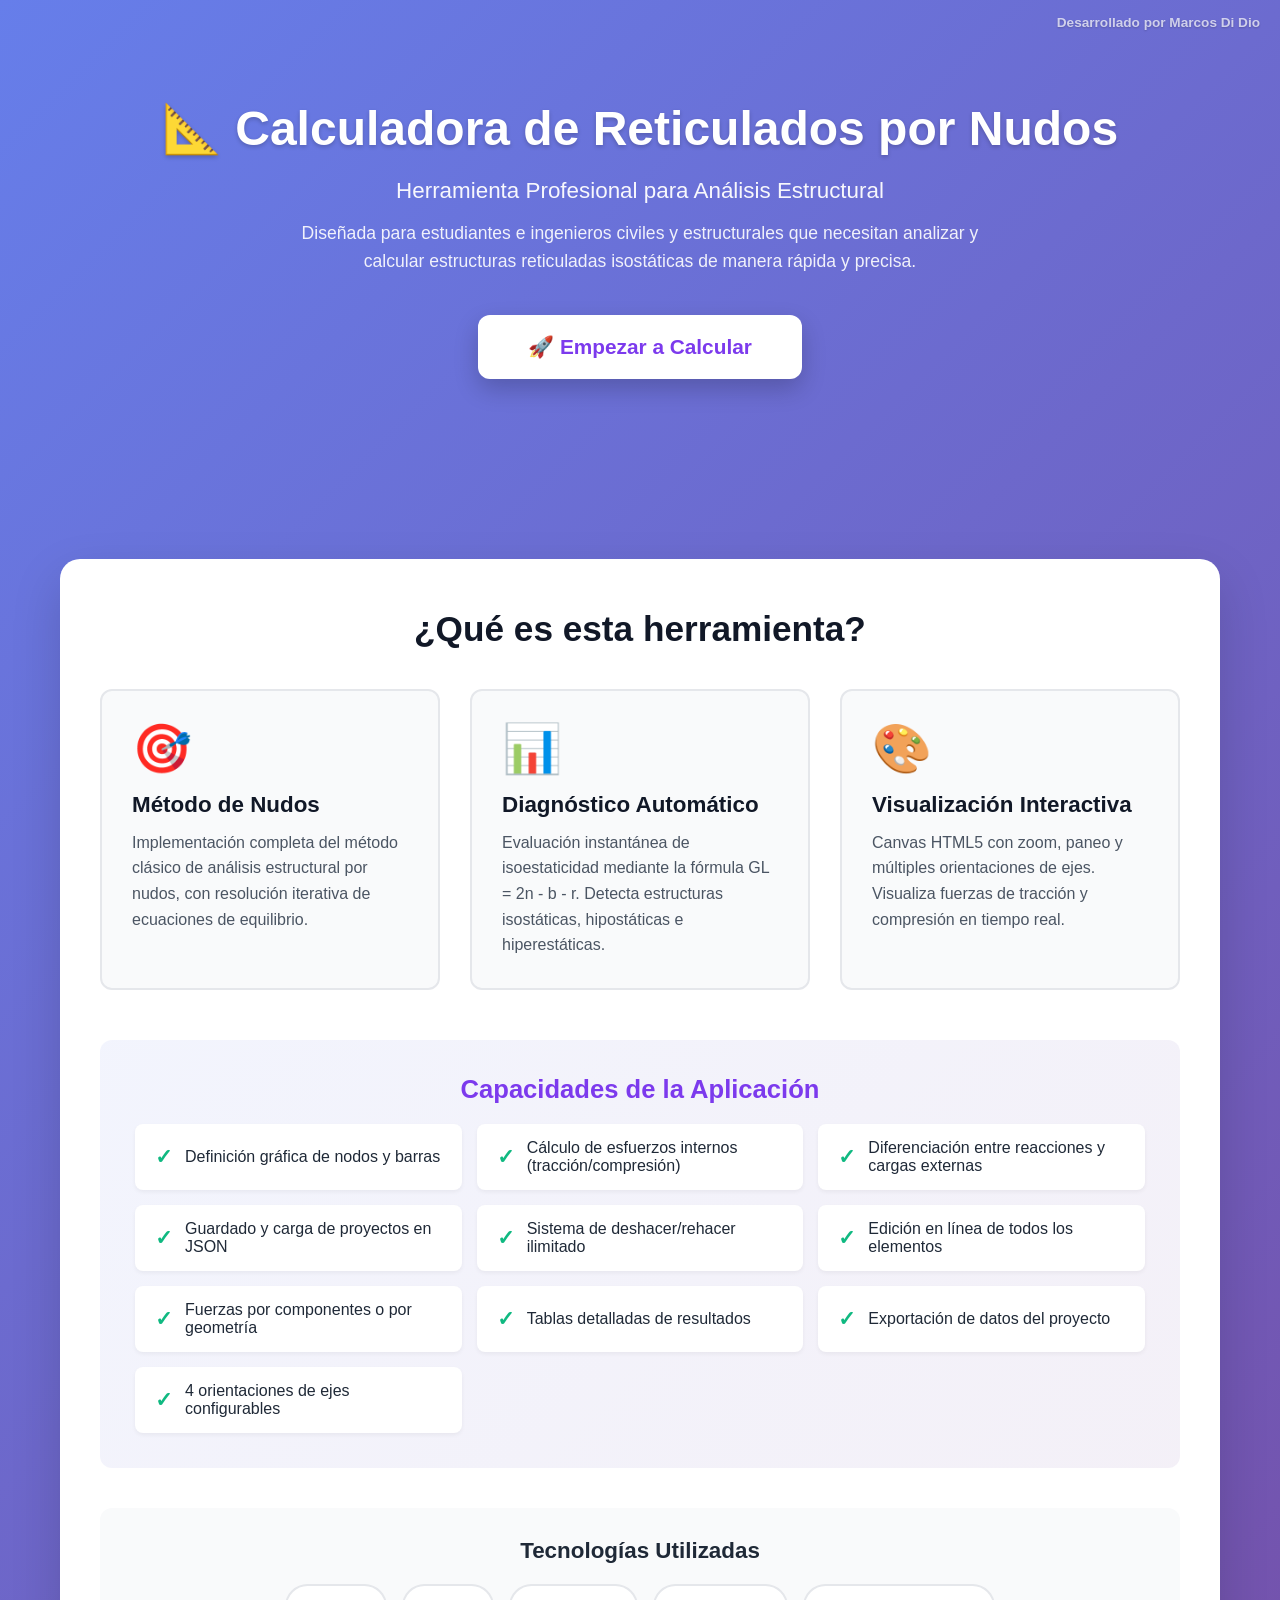
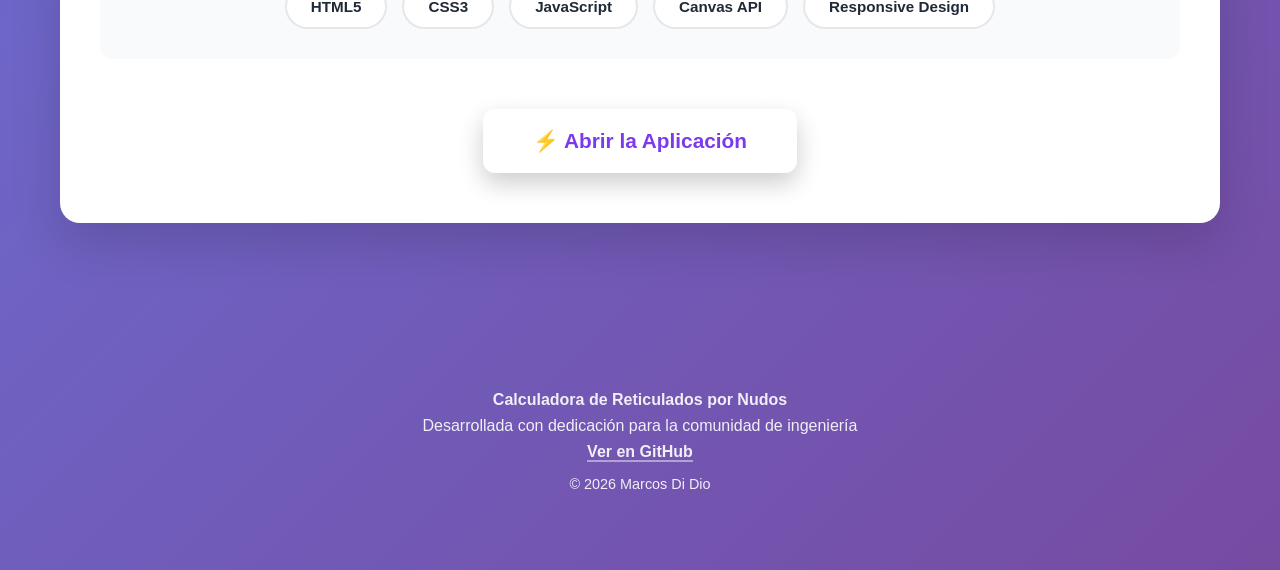
==== commit 0cc2f164: "Agregar landing page profesional y mover app a subcarpeta" ====
--- a/index.html
+++ b/index.html
@@ -3,1828 +3,419 @@
 <head>
     <meta charset="UTF-8">
     <meta name="viewport" content="width=device-width, initial-scale=1.0">
-    <title>Calculadora de Reticulados - Método de Nudos</title>
+    <meta name="description" content="Calculadora de Reticulados por Nudos - Herramienta profesional para análisis de estructuras isostáticas">
+    <title>Calculadora de Reticulados por Nudos - Portal</title>
     <style>
-        * { box-sizing: border-box; margin: 0; padding: 0; font-family: 'Segoe UI', Tahoma, Geneva, Verdana, sans-serif; }
-        body { background-color: #f4f7f6; color: #333; padding: 20px; }
-        
+        * {
+            margin: 0;
+            padding: 0;
+            box-sizing: border-box;
+        }
+
+        :root {
+            --purple: #8b5cf6;
+            --purple-dark: #7c3aed;
+            --blue: #3b82f6;
+            --blue-dark: #2563eb;
+            --green: #10b981;
+            --green-dark: #059669;
+            --gray-50: #f9fafb;
+            --gray-100: #f3f4f6;
+            --gray-200: #e5e7eb;
+            --gray-600: #4b5563;
+            --gray-800: #1f2937;
+            --gray-900: #111827;
+        }
+
+        body {
+            font-family: 'Segoe UI', Tahoma, Geneva, Verdana, sans-serif;
+            background: linear-gradient(135deg, #667eea 0%, #764ba2 100%);
+            min-height: 100vh;
+            color: var(--gray-800);
+        }
+
         .watermark {
             position: fixed;
-            top: 10px;
-            right: 15px;
-            font-size: 0.8rem;
-            color: rgba(0, 0, 0, 0.4);
+            top: 15px;
+            right: 20px;
+            font-size: 0.85rem;
+            color: rgba(255, 255, 255, 0.7);
             font-weight: 600;
             z-index: 9999;
             pointer-events: none;
             user-select: none;
-        }
-
-        header { text-align: center; margin-bottom: 20px; }
-        h1 { color: #1e3a8a; font-size: 1.8rem; }
-        p { color: #4b5563; font-size: 0.95rem; }
-        
-        .grid-container {
+            text-shadow: 0 1px 2px rgba(0, 0, 0, 0.2);
+        }
+
+        .container {
+            max-width: 1200px;
+            margin: 0 auto;
+            padding: 40px 20px;
+        }
+
+        /* Hero Section */
+        .hero {
+            text-align: center;
+            padding: 60px 20px;
+            color: white;
+        }
+
+        .hero h1 {
+            font-size: 3rem;
+            font-weight: 700;
+            margin-bottom: 20px;
+            text-shadow: 0 2px 4px rgba(0, 0, 0, 0.2);
+            line-height: 1.2;
+        }
+
+        .hero .subtitle {
+            font-size: 1.4rem;
+            margin-bottom: 15px;
+            opacity: 0.95;
+            font-weight: 500;
+        }
+
+        .hero .description {
+            font-size: 1.1rem;
+            max-width: 700px;
+            margin: 0 auto 40px;
+            opacity: 0.9;
+            line-height: 1.6;
+        }
+
+        /* CTA Button */
+        .cta-button {
+            display: inline-block;
+            background: white;
+            color: var(--purple-dark);
+            padding: 20px 50px;
+            font-size: 1.3rem;
+            font-weight: 700;
+            border-radius: 12px;
+            text-decoration: none;
+            box-shadow: 0 10px 25px rgba(0, 0, 0, 0.2);
+            transition: all 0.3s ease;
+            border: none;
+            cursor: pointer;
+        }
+
+        .cta-button:hover {
+            transform: translateY(-3px);
+            box-shadow: 0 15px 35px rgba(0, 0, 0, 0.3);
+            background: var(--gray-50);
+        }
+
+        .cta-button:active {
+            transform: translateY(-1px);
+        }
+
+        /* Content Section */
+        .content-section {
+            background: white;
+            border-radius: 20px;
+            padding: 50px 40px;
+            margin-top: 40px;
+            box-shadow: 0 20px 50px rgba(0, 0, 0, 0.15);
+        }
+
+        .content-section h2 {
+            text-align: center;
+            font-size: 2.2rem;
+            color: var(--gray-900);
+            margin-bottom: 40px;
+            font-weight: 700;
+        }
+
+        /* Feature Cards */
+        .features-grid {
             display: grid;
-            grid-template-columns: 1fr 1fr;
-            gap: 20px;
-            max-width: 1300px;
-            margin: 0 auto;
-        }
-
-        .panel {
-            background: #fff;
-            padding: 20px;
+            grid-template-columns: repeat(auto-fit, minmax(300px, 1fr));
+            gap: 30px;
+            margin-bottom: 50px;
+        }
+
+        .feature-card {
+            background: var(--gray-50);
+            padding: 30px;
+            border-radius: 12px;
+            border: 2px solid var(--gray-200);
+            transition: all 0.3s ease;
+        }
+
+        .feature-card:hover {
+            transform: translateY(-5px);
+            box-shadow: 0 10px 25px rgba(0, 0, 0, 0.1);
+            border-color: var(--purple);
+        }
+
+        .feature-icon {
+            font-size: 3rem;
+            margin-bottom: 15px;
+            display: block;
+        }
+
+        .feature-card h3 {
+            font-size: 1.4rem;
+            margin-bottom: 12px;
+            color: var(--gray-900);
+            font-weight: 600;
+        }
+
+        .feature-card p {
+            color: var(--gray-600);
+            line-height: 1.6;
+            font-size: 1rem;
+        }
+
+        /* Capabilities List */
+        .capabilities {
+            background: linear-gradient(135deg, #667eea15 0%, #764ba215 100%);
+            padding: 35px;
+            border-radius: 12px;
+            margin-bottom: 40px;
+        }
+
+        .capabilities h3 {
+            font-size: 1.6rem;
+            margin-bottom: 20px;
+            color: var(--purple-dark);
+            font-weight: 700;
+            text-align: center;
+        }
+
+        .capabilities-list {
+            display: grid;
+            grid-template-columns: repeat(auto-fit, minmax(280px, 1fr));
+            gap: 15px;
+        }
+
+        .capability-item {
+            display: flex;
+            align-items: center;
+            gap: 12px;
+            background: white;
+            padding: 15px 20px;
             border-radius: 8px;
-            box-shadow: 0 4px 6px rgba(0,0,0,0.1);
-        }
-
-        .panel-full {
-            max-width: 1300px;
-            margin: 20px auto 0 auto;
-        }
-
-        .section-header {
+            font-size: 1rem;
+            color: var(--gray-800);
+            box-shadow: 0 2px 4px rgba(0, 0, 0, 0.05);
+        }
+
+        .capability-item::before {
+            content: "✓";
+            font-weight: bold;
+            color: var(--green);
+            font-size: 1.3rem;
+            flex-shrink: 0;
+        }
+
+        /* Tech Stack */
+        .tech-stack {
+            text-align: center;
+            padding: 30px;
+            background: var(--gray-50);
+            border-radius: 12px;
+        }
+
+        .tech-stack h3 {
+            font-size: 1.4rem;
+            margin-bottom: 20px;
+            color: var(--gray-800);
+            font-weight: 600;
+        }
+
+        .tech-badges {
             display: flex;
-            justify-content: space-between;
-            align-items: center;
-            margin-bottom: 10px;
-            margin-top: 15px;
-            border-bottom: 2px solid #e5e7eb;
-            padding-bottom: 5px;
-        }
-
-        .btn-group-header {
-            display: flex;
-            gap: 5px;
-        }
-
-        h2 { font-size: 1.1rem; color: #1f2937; }
-
-        .form-row { display: flex; gap: 8px; margin-bottom: 10px; align-items: center; }
-        input, select, textarea { width: 100%; padding: 7px; border: 1px solid #ccc; border-radius: 4px; font-size: 0.9rem; }
-        textarea { resize: vertical; font-family: monospace; font-size: 0.8rem; }
-        .table-input { width: 65px; padding: 3px 5px; font-size: 0.85rem; text-align: center; }
-
-        .btn {
-            background-color: #2563eb;
+            justify-content: center;
+            flex-wrap: wrap;
+            gap: 15px;
+        }
+
+        .tech-badge {
+            background: white;
+            padding: 12px 24px;
+            border-radius: 25px;
+            font-weight: 600;
+            color: var(--gray-700);
+            border: 2px solid var(--gray-200);
+            font-size: 0.95rem;
+        }
+
+        /* Footer */
+        .footer {
+            text-align: center;
+            padding: 30px 20px;
             color: white;
-            border: none;
-            padding: 9px 12px;
-            border-radius: 4px;
-            cursor: pointer;
-            font-weight: bold;
-            font-size: 0.9rem;
-            white-space: nowrap;
-        }
-        .btn:hover { background-color: #1d4ed8; }
-
-        .btn-undo { background-color: #f59e0b; padding: 4px 8px; font-size: 0.75rem; }
-        .btn-undo:hover { background-color: #d97706; }
-
-        .btn-redo { background-color: #10b981; padding: 4px 8px; font-size: 0.75rem; }
-        .btn-redo:hover { background-color: #059669; }
-
-        .btn-action {
+            margin-top: 50px;
+        }
+
+        .footer p {
+            margin: 8px 0;
+            opacity: 0.9;
+        }
+
+        .footer a {
             color: white;
-            border: none;
-            border-radius: 3px;
-            padding: 3px 6px;
-            cursor: pointer;
-            font-size: 0.75rem;
-            margin: 0 2px;
-            font-weight: bold;
-        }
-        .btn-edit { background-color: #3b82f6; }
-        .btn-edit:hover { background-color: #2563eb; }
-        .btn-save { background-color: #10b981; }
-        .btn-save:hover { background-color: #059669; }
-        .btn-cancel { background-color: #6b7280; }
-        .btn-cancel:hover { background-color: #4b5563; }
-        .btn-del { background-color: #ef4444; }
-        .btn-del:hover { background-color: #dc2626; }
-
-        .btn-clear { background-color: #ef4444; margin-top: 10px; }
-        .btn-clear:hover { background-color: #dc2626; }
-
-        .btn-storage { background-color: #8b5cf6; }
-        .btn-storage:hover { background-color: #7c3aed; }
-
-        .btn-zoom { background-color: #4b5563; padding: 5px 10px; font-size: 0.85rem; }
-        .btn-zoom:hover { background-color: #374151; }
-
-        table { width: 100%; border-collapse: collapse; margin-top: 8px; font-size: 0.85rem; }
-        th, td { border: 1px solid #ddd; padding: 6px; text-align: center; }
-        th { background-color: #f3f4f6; }
-
-        canvas {
-            width: 100%;
-            height: 380px;
-            background-color: #111827;
-            border-radius: 6px;
-        }
-
-        #resultCanvas {
-            height: 1100px;
-            cursor: grab;
-        }
-        
-        #resultCanvas:active {
-            cursor: grabbing;
-        }
-
-        .tag-traccion { color: #2563eb; font-weight: bold; }
-        .tag-compresion { color: #dc2626; font-weight: bold; }
-        .tag-cero { color: #6b7280; font-weight: bold; }
-
-        .box-subm {
-            background: #f8fafc;
-            border: 1px dashed #cbd5e1;
-            padding: 10px;
-            border-radius: 6px;
-            margin-bottom: 12px;
-        }
-
-        .info-note {
-            background-color: #f0f9ff;
-            border-left: 4px solid #0284c7;
-            padding: 8px 12px;
-            margin-bottom: 12px;
-            font-size: 0.82rem;
-            color: #0369a1;
-            border-radius: 0 4px 4px 0;
-            line-height: 1.4;
-        }
-
-        .iso-panel {
-            border: 2px solid #cbd5e1;
-            background-color: #ffffff;
-            border-radius: 8px;
-            padding: 12px 15px;
-            margin-bottom: 15px;
-            transition: all 0.3s ease;
-        }
-        .iso-status-badge {
-            display: inline-block;
-            padding: 4px 10px;
-            border-radius: 20px;
-            font-weight: bold;
-            font-size: 0.85rem;
-            color: #fff;
-            margin-top: 5px;
-        }
-        .status-isostatica { background-color: #10b981; }
-        .status-hipostatica { background-color: #ef4444; }
-        .status-hiperestatica { background-color: #3b82f6; }
-
-        details.table-details {
-            margin-top: 8px;
-            background: #fafafa;
-            border: 1px solid #e5e7eb;
-            border-radius: 6px;
-            padding: 6px 10px;
-        }
-
-        details.table-details summary {
-            cursor: pointer;
-            font-size: 0.85rem;
-            font-weight: bold;
-            color: #374151;
-            user-select: none;
-            outline: none;
-            padding: 4px 0;
-        }
-
-        details.table-details summary:hover {
-            color: #2563eb;
-        }
-
-        .legend-bar {
-            display: flex;
-            gap: 15px;
-            justify-content: center;
-            align-items: center;
-            margin-bottom: 15px;
-            font-size: 0.85rem;
-            font-weight: bold;
-            flex-wrap: wrap;
-        }
-        .legend-item { display: flex; align-items: center; gap: 6px; }
-        .legend-color { width: 14px; height: 14px; border-radius: 3px; display: inline-block; }
-
-        .zoom-controls, .axis-controls {
-            display: flex;
-            gap: 6px;
-            align-items: center;
-            background: #e5e7eb;
-            padding: 4px 10px;
-            border-radius: 6px;
-        }
-
-        .reactions-table-container {
-            margin-top: 20px;
-            background: #f8fafc;
-            padding: 15px;
-            border-radius: 6px;
-            border: 1px solid #e2e8f0;
-        }
-
-        .type-badge-reaccion {
-            background-color: #f59e0b;
-            color: #fff;
-            font-size: 0.75rem;
-            padding: 2px 6px;
-            border-radius: 4px;
-            font-weight: bold;
-        }
-
-        .type-badge-carga {
-            background-color: #6b7280;
-            color: #fff;
-            font-size: 0.75rem;
-            padding: 2px 6px;
-            border-radius: 4px;
-            font-weight: bold;
+            text-decoration: none;
+            font-weight: 600;
+            border-bottom: 2px solid rgba(255, 255, 255, 0.5);
+            transition: border-color 0.3s ease;
+        }
+
+        .footer a:hover {
+            border-bottom-color: white;
+        }
+
+        /* Responsive */
+        @media (max-width: 768px) {
+            .hero h1 {
+                font-size: 2rem;
+            }
+
+            .hero .subtitle {
+                font-size: 1.1rem;
+            }
+
+            .hero .description {
+                font-size: 1rem;
+            }
+
+            .cta-button {
+                padding: 16px 35px;
+                font-size: 1.1rem;
+            }
+
+            .content-section {
+                padding: 30px 20px;
+            }
+
+            .content-section h2 {
+                font-size: 1.8rem;
+            }
+
+            .features-grid {
+                grid-template-columns: 1fr;
+            }
+
+            .capabilities-list {
+                grid-template-columns: 1fr;
+            }
+        }
+
+        /* Animation */
+        @keyframes fadeInUp {
+            from {
+                opacity: 0;
+                transform: translateY(30px);
+            }
+            to {
+                opacity: 1;
+                transform: translateY(0);
+            }
+        }
+
+        .hero, .content-section {
+            animation: fadeInUp 0.8s ease-out;
         }
     </style>
 </head>
 <body>
-
-    <div class="watermark">Hecho por Marcos Di Dio</div>
-
-    <header>
-        <h1>Cálculo de Esfuerzos en Reticulados por Nudos</h1>
-        <p>Cargá la geometría, diferenciá Apoyos vs Cargas Externas y calculá la estructura</p>
-    </header>
-
-    <div class="grid-container">
-        
-        <!-- PANEL IZQUIERDO -->
-        <div class="panel">
+    <div class="watermark">Desarrollado por Marcos Di Dio</div>
+
+    <!-- Hero Section -->
+    <section class="hero">
+        <div class="container">
+            <h1>📐 Calculadora de Reticulados por Nudos</h1>
+            <p class="subtitle">Herramienta Profesional para Análisis Estructural</p>
+            <p class="description">
+                Diseñada para estudiantes e ingenieros civiles y estructurales que necesitan 
+                analizar y calcular estructuras reticuladas isostáticas de manera rápida y precisa.
+            </p>
+            <a href="./app/calculadora.html" class="cta-button">
+                🚀 Empezar a Calcular
+            </a>
+        </div>
+    </section>
+
+    <!-- Content Section -->
+    <div class="container">
+        <div class="content-section">
+            <h2>¿Qué es esta herramienta?</h2>
             
-            <div class="box-subm" style="background: #f3e8ff; border-color: #c084fc;">
-                <p style="font-size: 0.85rem; font-weight: bold; margin-bottom: 8px; color: #6b21a8;">💾 Guardar y Cargar Proyecto</p>
-                
-                <div class="form-row">
-                    <button class="btn btn-storage" onclick="exportJSON()" style="width: 50%;">💾 Descargar Archivo</button>
-                    <button class="btn btn-storage" onclick="document.getElementById('fileInput').click()" style="width: 50%;">📂 Subir Archivo (.json)</button>
-                    <input type="file" id="fileInput" accept=".json" style="display: none;" onchange="importFile(event)">
+            <!-- Feature Cards -->
+            <div class="features-grid">
+                <div class="feature-card">
+                    <span class="feature-icon">🎯</span>
+                    <h3>Método de Nudos</h3>
+                    <p>Implementación completa del método clásico de análisis estructural por nudos, 
+                    con resolución iterativa de ecuaciones de equilibrio.</p>
                 </div>
 
-                <details style="margin-top: 5px; font-size: 0.8rem; color: #6b21a8;">
-                    <summary style="cursor: pointer; font-weight: bold;">Ver opción alternativa por texto (Copiar / Pegar)</summary>
-                    <div style="margin-top: 6px;">
-                        <button class="btn btn-storage" onclick="copyToClipboard()" style="width: 100%; margin-bottom: 6px; font-size: 0.8rem; padding: 5px;">📋 Copiar Código al Portapapeles</button>
-                        <textarea id="jsonBox" rows="12" style="min-height: 220px;" placeholder="O pegá acá el código JSON directamente..."></textarea>
-                        <button class="btn" style="background-color: #6b21a8; width: 100%; margin-top: 4px; font-size: 0.8rem; padding: 5px;" onclick="importJSONText()">📥 Cargar desde Texto</button>
-                    </div>
-                </details>
-            </div>
-
-            <!-- PANEL DE DIAGNÓSTICO ESTRUCTURAL -->
-            <div id="isoPanel" class="iso-panel">
-                <div style="display: flex; justify-content: space-between; align-items: center;">
-                    <h2 style="font-size: 1rem; color: #1e293b;">📊 Diagnóstico de Isoestaticidad</h2>
-                    <span id="isoBadge" class="iso-status-badge status-hipostatica">Incompleta</span>
+                <div class="feature-card">
+                    <span class="feature-icon">📊</span>
+                    <h3>Diagnóstico Automático</h3>
+                    <p>Evaluación instantánea de isoestaticidad mediante la fórmula GL = 2n - b - r. 
+                    Detecta estructuras isostáticas, hipostáticas e hiperestáticas.</p>
                 </div>
-                <div style="margin-top: 8px; font-size: 0.85rem; color: #475569; line-height: 1.5;">
-                    • <b>Nudos (n):</b> <span id="isoN">0</span> | 
-                    <b>Barras (b):</b> <span id="isoB">0</span> | 
-                    <b>Restricciones de Apoyo (r):</b> <span id="isoR">0</span><br>
-                    • <b>Fórmula:</b> <code style="font-size: 0.9rem; font-weight: bold;">GL = 2n - b - r</code><br>
-                    • <b>Grados de Libertad (GL):</b> <b id="isoGLVal" style="font-size: 1rem;">0</b>
-                </div>
-                <div id="isoMsg" style="margin-top: 6px; font-size: 0.8rem; font-style: italic; color: #64748b;">
-                    Cargá nudos y barras para evaluar la estructura.
+
+                <div class="feature-card">
+                    <span class="feature-icon">🎨</span>
+                    <h3>Visualización Interactiva</h3>
+                    <p>Canvas HTML5 con zoom, paneo y múltiples orientaciones de ejes. 
+                    Visualiza fuerzas de tracción y compresión en tiempo real.</p>
                 </div>
             </div>
 
-            <div class="section-header">
-                <h2>1. Nudos (Coordenadas)</h2>
-                <div class="btn-group-header">
-                    <button class="btn btn-undo" onclick="undo()">↩ Deshacer</button>
-                    <button class="btn btn-redo" onclick="redo()">↪ Rehacer</button>
+            <!-- Capabilities -->
+            <div class="capabilities">
+                <h3>Capacidades de la Aplicación</h3>
+                <div class="capabilities-list">
+                    <div class="capability-item">Definición gráfica de nodos y barras</div>
+                    <div class="capability-item">Cálculo de esfuerzos internos (tracción/compresión)</div>
+                    <div class="capability-item">Diferenciación entre reacciones y cargas externas</div>
+                    <div class="capability-item">Guardado y carga de proyectos en JSON</div>
+                    <div class="capability-item">Sistema de deshacer/rehacer ilimitado</div>
+                    <div class="capability-item">Edición en línea de todos los elementos</div>
+                    <div class="capability-item">Fuerzas por componentes o por geometría</div>
+                    <div class="capability-item">Tablas detalladas de resultados</div>
+                    <div class="capability-item">Exportación de datos del proyecto</div>
+                    <div class="capability-item">4 orientaciones de ejes configurables</div>
                 </div>
             </div>
-            <div class="form-row">
-                <input type="number" id="nodeIdInput" placeholder="Nudo ID (Opcional)" style="width: 30%;">
-                <input type="number" id="nodeX" step="any" placeholder="X (m)">
-                <input type="number" id="nodeY" step="any" placeholder="Y (m)">
-                <button class="btn" onclick="addNode()">+ Nudo</button>
-            </div>
-
-            <details class="table-details" open>
-                <summary>📊 Ver / Ocultar Tabla de Nudos</summary>
-                <table id="nodesTable">
-                    <thead>
-                        <tr><th>Nudo</th><th>X (m)</th><th>Y (m)</th><th>Acciones</th></tr>
-                    </thead>
-                    <tbody></tbody>
-                </table>
-            </details>
-
-            <div class="section-header">
-                <h2>2. Barras (Conectividad)</h2>
-                <div class="btn-group-header">
-                    <button class="btn btn-undo" onclick="undo()">↩ Deshacer</button>
-                    <button class="btn btn-redo" onclick="redo()">↪ Rehacer</button>
+
+            <!-- Tech Stack -->
+            <div class="tech-stack">
+                <h3>Tecnologías Utilizadas</h3>
+                <div class="tech-badges">
+                    <span class="tech-badge">HTML5</span>
+                    <span class="tech-badge">CSS3</span>
+                    <span class="tech-badge">JavaScript</span>
+                    <span class="tech-badge">Canvas API</span>
+                    <span class="tech-badge">Responsive Design</span>
                 </div>
             </div>
-            <div class="form-row">
-                <input type="number" id="barN1" placeholder="Nudo Inicio">
-                <input type="number" id="barN2" placeholder="Nudo Fin">
-                <button class="btn" onclick="addBar()">+ Barra</button>
-            </div>
-
-            <details class="table-details" open>
-                <summary>📊 Ver / Ocultar Tabla de Barras</summary>
-                <table id="barsTable">
-                    <thead>
-                        <tr><th>Barra</th><th>Nudo A</th><th>Nudo B</th><th>Acciones</th></tr>
-                    </thead>
-                    <tbody></tbody>
-                </table>
-            </details>
-
-            <div class="section-header">
-                <h2>3. Cargas Externas y Apoyos (Reacciones)</h2>
-                <div class="btn-group-header">
-                    <button class="btn btn-undo" onclick="undo()">↩ Deshacer</button>
-                    <button class="btn btn-redo" onclick="redo()">↪ Rehacer</button>
-                </div>
-            </div>
-
-            <div class="info-note">
-                💡 <b>Diferenciación importante:</b><br>
-                • Seleccioná <b>"Reacción de Apoyo"</b> para vincular la restricción a la ecuación de isostaticidad ($r$).<br>
-                • Seleccioná <b>"Carga Externa"</b> para fuerzas aplicadas al reticulado (no alteran los grados de libertad).
-            </div>
-            
-            <div class="box-subm">
-                <p style="font-size: 0.85rem; font-weight: bold; margin-bottom: 6px; color: #3b82f6;">Opción A: Por Componentes Directas (Fx / Fy)</p>
-                <div class="form-row">
-                    <input type="number" id="forceNode" placeholder="Nudo ID" style="width: 20%;">
-                    <input type="text" id="forceLabel" placeholder="Nombre (ej: HA, VA)" style="width: 30%;">
-                    <select id="forceType" style="width: 50%;">
-                        <option value="reaccion">📌 Reacción de Apoyo</option>
-                        <option value="carga">⬇️ Carga Externa</option>
-                    </select>
-                </div>
-                <div class="form-row">
-                    <input type="number" id="forceFx" step="any" placeholder="Fx (t)">
-                    <input type="number" id="forceFy" step="any" placeholder="Fy (t)">
-                </div>
-                <button class="btn" style="width: 100%;" onclick="addForceDirect()">+ Agregar Fuerza / Reacción</button>
-            </div>
-
-            <div class="box-subm">
-                <p style="font-size: 0.85rem; font-weight: bold; margin-bottom: 6px; color: #10b981;">Opción B: Fuerza Inclinada por Geometría/Pendiente</p>
-                <div class="form-row">
-                    <input type="number" id="incNode" placeholder="Nudo">
-                    <input type="text" id="incLabel" placeholder="Nombre">
-                    <select id="incType">
-                        <option value="carga">⬇️ Carga Externa</option>
-                        <option value="reaccion">📌 Reacción de Apoyo</option>
-                    </select>
-                </div>
-                <div class="form-row">
-                    <input type="number" id="incF" step="any" placeholder="Fuerza P (t)" style="width: 34%;">
-                    <input type="number" id="incDx" step="any" placeholder="Prop. X (dx)" style="width: 33%;">
-                    <input type="number" id="incDy" step="any" placeholder="Prop. Y (dy)" style="width: 33%;">
-                </div>
-                <button class="btn" style="background-color: #10b981; width: 100%;" onclick="addForceInc()">+ Proyectar e Inserte</button>
-            </div>
-
-            <details class="table-details" open>
-                <summary>📊 Ver / Ocultar Tabla de Cargas y Reacciones</summary>
-                <table id="forcesTable">
-                    <thead>
-                        <tr><th>Nudo</th><th>Nombre</th><th>Tipo</th><th>Fx (t)</th><th>Fy (t)</th><th>Acciones</th></tr>
-                    </thead>
-                    <tbody></tbody>
-                </table>
-            </details>
-
-            <button class="btn" style="background-color: #059669; width: 100%; margin-top: 18px; padding: 12px; font-size: 1rem;" onclick="calculate()">
-                Calcular Esfuerzos Internos
-            </button>
-            
-            <button class="btn btn-clear" style="width: 100%;" onclick="clearAll()">
-                Borrar Todo
-            </button>
-        </div>
-
-        <!-- PANEL DERECHO -->
-        <div class="panel">
-            <div style="display: flex; justify-content: space-between; align-items: center; margin-bottom: 10px;">
-                <h2>Geometría de la Estructura</h2>
-                <div class="axis-controls">
-                    <span style="font-size: 0.85rem; font-weight: bold;">📐 Ejes:</span>
-                    <select id="axisOrientationPreview" style="padding: 3px 6px; font-size: 0.8rem; width: auto;" onchange="syncAxisSelection(this.value)">
-                        <option value="std">+X Dir / +Y Arriba (Estándar)</option>
-                        <option value="invY">+X Dir / +Y Abajo</option>
-                        <option value="invX">+X Izq / +Y Arriba</option>
-                        <option value="invBoth">+X Izq / +Y Abajo</option>
-                    </select>
-                </div>
-            </div>
-            <canvas id="canvas"></canvas>
-
-            <h2 style="margin-top: 18px; margin-bottom: 5px;">Tabla de Esfuerzos Internos</h2>
-            <details class="table-details" open>
-                <summary>📊 Ver / Ocultar Resultados de Esfuerzos</summary>
-                <table id="resultsTable">
-                    <thead>
-                        <tr><th>Barra</th><th>Nudos</th><th>Esfuerzo (t)</th><th>Estado</th></tr>
-                    </thead>
-                    <tbody>
-                        <tr><td colspan="4">Cargá la estructura y presioná "Calcular Esfuerzos"</td></tr>
-                    </tbody>
-                </table>
-            </details>
-        </div>
-
-    </div>
-
-    <!-- PANEL INFERIOR COMPLETO -->
-    <div class="panel panel-full">
-        <h2>Diagrama de Esfuerzos de la Estructura (Vista Ampliada)</h2>
-        
-        <div class="legend-bar" style="margin-top: 10px;">
-            <div class="legend-item"><span class="legend-color" style="background-color: #3b82f6;"></span> Tracción</div>
-            <div class="legend-item"><span class="legend-color" style="background-color: #ef4444;"></span> Compresión</div>
-            <div class="legend-item"><span class="legend-color" style="background-color: #9ca3af;"></span> Barra Nula (0 t)</div>
-            <div class="legend-item"><span class="legend-color" style="background-color: #f59e0b;"></span> Fuerzas / Reacciones</div>
-
-            <div class="axis-controls">
-                <span>📐 Ejes:</span>
-                <select id="axisOrientationResults" style="padding: 3px 6px; font-size: 0.8rem; width: auto;" onchange="syncAxisSelection(this.value)">
-                    <option value="std">+X Dir / +Y Arriba (Estándar)</option>
-                    <option value="invY">+X Dir / +Y Abajo</option>
-                    <option value="invX">+X Izq / +Y Arriba</option>
-                    <option value="invBoth">+X Izq / +Y Abajo</option>
-                </select>
-            </div>
-
-            <div class="zoom-controls">
-                <span>🔍 Escala:</span>
-                <button class="btn btn-zoom" onclick="changeZoom(-0.15)">➖ Achicar</button>
-                <span id="zoomVal" style="width: 45px; text-align: center;">100%</span>
-                <button class="btn btn-zoom" onclick="changeZoom(0.15)">➕ Agrandar</button>
-                <button class="btn btn-zoom" style="background-color: #2563eb;" onclick="resetZoomAndCenter()">🎯 Centrar Vista</button>
+
+            <!-- CTA Bottom -->
+            <div style="text-align: center; margin-top: 50px;">
+                <a href="./app/calculadora.html" class="cta-button">
+                    ⚡ Abrir la Aplicación
+                </a>
             </div>
         </div>
-
-        <canvas id="resultCanvas"></canvas>
-
-        <div class="reactions-table-container">
-            <h3 style="font-size: 1rem; color: #1f2937; margin-bottom: 8px;">📌 Referencia de Reacciones y Cargas Externas</h3>
-            <details class="table-details" open>
-                <summary>📊 Ver / Ocultar Referencias de Reacciones</summary>
-                <table id="reactionsLegendTable">
-                    <thead>
-                        <tr>
-                            <th>Identificador</th>
-                            <th>Nudo</th>
-                            <th>Categoría</th>
-                            <th>Eje / Componente</th>
-                            <th>Sentido / Dirección</th>
-                            <th>Valor (t)</th>
-                        </tr>
-                    </thead>
-                    <tbody>
-                        <tr><td colspan="6">No hay cargas o reacciones registradas</td></tr>
-                    </tbody>
-                </table>
-            </details>
+    </div>
+
+    <!-- Footer -->
+    <footer class="footer">
+        <div class="container">
+            <p><strong>Calculadora de Reticulados por Nudos</strong></p>
+            <p>Desarrollada con dedicación para la comunidad de ingeniería</p>
+            <p>
+                <a href="https://github.com/Marcos2274/Calculo-de-reticulado" target="_blank" rel="noopener">
+                    Ver en GitHub
+                </a>
+            </p>
+            <p style="margin-top: 15px; font-size: 0.9rem;">© 2026 Marcos Di Dio</p>
         </div>
-    </div>
-
-    <script>
-        let nodes = [];
-        let bars = [];
-        let forces = [];
-        let calculatedResults = null;
-
-        let editingNode = null;
-        let editingBar = null;
-        let editingForce = null;
-
-        let undoStack = [];
-        let redoStack = [];
-
-        let structureScaleFactor = 1.0;
-        let panOffsetX = 0;
-        let panOffsetY = 0;
-        let isDragging = false;
-        let dragStartX = 0;
-        let dragStartY = 0;
-
-        function formatNumber(val, decimals = 3) {
-            if (val === null || val === undefined || isNaN(val)) return "0,000";
-            return val.toFixed(decimals).replace('.', ',');
-        }
-
-        window.addEventListener('beforeunload', (e) => {
-            if (nodes.length > 0 || bars.length > 0 || forces.length > 0) {
-                e.preventDefault();
-                e.returnValue = '¿Estás seguro de que querés salir? Acordate de guardar el archivo para no perder los datos del proyecto.';
-                return e.returnValue;
-            }
-        });
-
-        function syncAxisSelection(val) {
-            document.getElementById('axisOrientationPreview').value = val;
-            document.getElementById('axisOrientationResults').value = val;
-            drawPreviewCanvas();
-            drawResultsCanvas();
-        }
-
-        function getAxisDirections() {
-            const mode = document.getElementById('axisOrientationPreview').value;
-            let dirX = 1;  
-            let dirY = 1;  
-            
-            if (mode === 'invY') dirY = -1;
-            if (mode === 'invX') dirX = -1;
-            if (mode === 'invBoth') { dirX = -1; dirY = -1; }
-
-            return { dirX, dirY };
-        }
-
-        function changeZoom(delta) {
-            structureScaleFactor = Math.max(0.3, Math.min(4.0, structureScaleFactor + delta));
-            document.getElementById('zoomVal').innerText = `${Math.round(structureScaleFactor * 100)}%`;
-            drawResultsCanvas();
-        }
-
-        function resetZoomAndCenter() {
-            structureScaleFactor = 1.0;
-            panOffsetX = 0;
-            panOffsetY = 0;
-            document.getElementById('zoomVal').innerText = '100%';
-            drawResultsCanvas();
-        }
-
-        window.addEventListener('load', () => {
-            const resCanvas = document.getElementById('resultCanvas');
-
-            resCanvas.addEventListener('mousedown', (e) => {
-                isDragging = true;
-                dragStartX = e.clientX - panOffsetX;
-                dragStartY = e.clientY - panOffsetY;
-            });
-
-            window.addEventListener('mousemove', (e) => {
-                if (!isDragging) return;
-                panOffsetX = e.clientX - dragStartX;
-                panOffsetY = e.clientY - dragStartY;
-                drawResultsCanvas();
-            });
-
-            window.addEventListener('mouseup', () => {
-                isDragging = false;
-            });
-        });
-
-        function getLetterLabel(index) {
-            const letters = "ABCDEFGHIJKLMNOPQRSTUVWXYZ";
-            if (index < 26) return letters[index];
-            return letters[Math.floor(index / 26) - 1] + letters[index % 26];
-        }
-
-        function saveState() {
-            undoStack.push(JSON.stringify({ nodes, bars, forces }));
-            redoStack = [];
-        }
-
-        function undo() {
-            if (undoStack.length === 0) return;
-            redoStack.push(JSON.stringify({ nodes, bars, forces }));
-            const prevState = JSON.parse(undoStack.pop());
-            nodes = prevState.nodes;
-            bars = prevState.bars;
-            forces = prevState.forces;
-            calculatedResults = null;
-            cancelAllEdits();
-            updateAll();
-        }
-
-        function redo() {
-            if (redoStack.length === 0) return;
-            undoStack.push(JSON.stringify({ nodes, bars, forces }));
-            const nextState = JSON.parse(redoStack.pop());
-            nodes = nextState.nodes;
-            bars = nextState.bars;
-            forces = nextState.forces;
-            calculatedResults = null;
-            cancelAllEdits();
-            updateAll();
-        }
-
-        function cancelAllEdits() {
-            editingNode = null;
-            editingBar = null;
-            editingForce = null;
-        }
-
-        function getStructureJSON() {
-            return JSON.stringify({ nodes, bars, forces }, null, 2);
-        }
-
-        function exportJSON() {
-            if (nodes.length === 0 && bars.length === 0) {
-                alert('No hay datos cargados para guardar.');
-                return;
-            }
-
-            let filename = prompt('Ingresá el nombre para el archivo:', 'reticulado_estructura');
-            if (filename === null) return; 
-
-            filename = filename.trim();
-            if (!filename) filename = 'reticulado_estructura';
-            
-            if (!filename.toLowerCase().endsWith('.json')) {
-                filename += '.json';
-            }
-
-            const dataStr = "data:text/json;charset=utf-8," + encodeURIComponent(getStructureJSON());
-            const downloadAnchor = document.createElement('a');
-            downloadAnchor.setAttribute("href", dataStr);
-            downloadAnchor.setAttribute("download", filename);
-            document.body.appendChild(downloadAnchor);
-            downloadAnchor.click();
-            downloadAnchor.remove();
-        }
-
-        function importFile(event) {
-            const file = event.target.files[0];
-            if (!file) return;
-
-            const reader = new FileReader();
-            reader.onload = function(e) {
-                const content = e.target.result;
-                processAndLoadJSON(content);
-                event.target.value = '';
-            };
-            reader.readAsText(file);
-        }
-
-        function processAndLoadJSON(rawText) {
-            try {
-                const parsed = JSON.parse(rawText);
-                if (Array.isArray(parsed.nodes) && Array.isArray(parsed.bars) && Array.isArray(parsed.forces)) {
-                    saveState();
-                    nodes = parsed.nodes;
-                    bars = parsed.bars;
-                    forces = parsed.forces.map(f => ({ ...f, isReaction: f.isReaction !== undefined ? f.isReaction : true }));
-                    calculatedResults = null;
-                    cancelAllEdits();
-                    updateAll();
-
-                    document.querySelector('#resultsTable tbody').innerHTML = '<tr><td colspan="4">Cargá la estructura y presioná "Calcular Esfuerzos"</td></tr>';
-                    document.querySelector('#reactionsLegendTable tbody').innerHTML = '<tr><td colspan="6">No hay cargas o reacciones registradas</td></tr>';
-                } else {
-                    alert('El archivo no contiene un formato de reticulado válido.');
-                }
-            } catch (e) {
-                alert('Error al leer el archivo. Asegurate de que sea un archivo JSON válido.');
-            }
-        }
-
-        function copyToClipboard() {
-            if (nodes.length === 0 && bars.length === 0) {
-                alert('No hay datos cargados para copiar.');
-                return;
-            }
-            const jsonStr = getStructureJSON();
-            navigator.clipboard.writeText(jsonStr).then(() => {
-                document.getElementById('jsonBox').value = jsonStr;
-                alert('¡Datos copiados al portapapeles!');
-            });
-        }
-
-        function importJSONText() {
-            const rawText = document.getElementById('jsonBox').value.trim();
-            if (!rawText) {
-                alert('Por favor pegá el texto JSON en la caja antes de cargar.');
-                return;
-            }
-            processAndLoadJSON(rawText);
-        }
-
-        function addNode() {
-            const idInput = parseInt(document.getElementById('nodeIdInput').value);
-            const x = parseFloat(document.getElementById('nodeX').value);
-            const y = parseFloat(document.getElementById('nodeY').value);
-            
-            if (isNaN(x) || isNaN(y)) {
-                alert('Por favor ingresá coordenadas válidas para X e Y.');
-                return;
-            }
-
-            let nodeId = !isNaN(idInput) && idInput > 0 ? idInput : (nodes.length > 0 ? Math.max(...nodes.map(n => n.id)) + 1 : 1);
-
-            if (nodes.some(n => n.id === nodeId)) {
-                alert(`⚠️ Ya existe un nudo con el ID N${nodeId}.`);
-                return;
-            }
-
-            const duplicate = nodes.some(n => Math.abs(n.x - x) < 1e-5 && Math.abs(n.y - y) < 1e-5);
-            if (duplicate) {
-                alert(`⚠️ Ya existe un nudo en las coordenadas (${x}, ${y}).`);
-                return;
-            }
-
-            saveState();
-            nodes.push({ id: nodeId, x, y });
-            calculatedResults = null;
-            document.getElementById('nodeIdInput').value = '';
-            document.getElementById('nodeX').value = '';
-            document.getElementById('nodeY').value = '';
-            updateAll();
-        }
-
-        function editNode(index) { editingNode = index; updateNodesTable(); }
-        function cancelEditNode() { editingNode = null; updateNodesTable(); }
-
-        function saveEditNode(index) {
-            const newX = parseFloat(document.getElementById(`editNodeX_${index}`).value);
-            const newY = parseFloat(document.getElementById(`editNodeY_${index}`).value);
-            if (!isNaN(newX) && !isNaN(newY)) {
-                const duplicate = nodes.some((n, i) => i !== index && Math.abs(n.x - newX) < 1e-5 && Math.abs(n.y - newY) < 1e-5);
-                if (duplicate) {
-                    alert(`⚠️ Ya existe otro nudo en las coordenadas (${newX}, ${newY}).`);
-                    return;
-                }
-
-                saveState();
-                nodes[index].x = newX;
-                nodes[index].y = newY;
-                calculatedResults = null;
-                editingNode = null;
-                updateAll();
-            }
-        }
-
-        function deleteNode(index) {
-            saveState();
-            const nodeId = nodes[index].id;
-            nodes.splice(index, 1);
-            bars = bars.filter(b => b.n1 !== nodeId && b.n2 !== nodeId);
-            forces = forces.filter(f => f.node !== nodeId);
-            calculatedResults = null;
-            updateAll();
-        }
-
-        function addBar() {
-            const n1 = parseInt(document.getElementById('barN1').value);
-            const n2 = parseInt(document.getElementById('barN2').value);
-
-            if (!n1 || !n2 || !nodes.some(n => n.id === n1) || !nodes.some(n => n.id === n2) || n1 === n2) {
-                alert('Ingresá dos números de nudos existentes y diferentes.');
-                return;
-            }
-
-            const duplicate = bars.some(b => (b.n1 === n1 && b.n2 === n2) || (b.n1 === n2 && b.n2 === n1));
-            if (duplicate) {
-                alert(`⚠️ Ya existe una barra conectando N${n1} con N${n2}.`);
-                return;
-            }
-
-            saveState();
-            const nextBarId = bars.length > 0 ? Math.max(...bars.map(b => b.id)) + 1 : 1;
-            bars.push({ id: nextBarId, n1, n2 });
-            calculatedResults = null;
-            document.getElementById('barN1').value = '';
-            document.getElementById('barN2').value = '';
-            updateAll();
-        }
-
-        function editBar(index) { editingBar = index; updateBarsTable(); }
-        function cancelEditBar() { editingBar = null; updateBarsTable(); }
-
-        function saveEditBar(index) {
-            const newN1 = parseInt(document.getElementById(`editBarN1_${index}`).value);
-            const newN2 = parseInt(document.getElementById(`editBarN2_${index}`).value);
-            if (nodes.some(n => n.id === newN1) && nodes.some(n => n.id === newN2) && newN1 !== newN2) {
-                const duplicate = bars.some((b, i) => i !== index && ((b.n1 === newN1 && b.n2 === newN2) || (b.n1 === newN2 && b.n2 === newN1)));
-                if (duplicate) {
-                    alert(`⚠️ Ya existe otra barra entre N${newN1} y N${newN2}.`);
-                    return;
-                }
-
-                saveState();
-                bars[index].n1 = newN1;
-                bars[index].n2 = newN2;
-                calculatedResults = null;
-                editingBar = null;
-                updateAll();
-            } else {
-                alert('Nudos no válidos para la barra.');
-            }
-        }
-
-        function deleteBar(index) {
-            saveState();
-            bars.splice(index, 1);
-            calculatedResults = null;
-            updateAll();
-        }
-
-        function checkForceOverlap(node, newFx, newFy) {
-            const existing = forces.find(f => f.node === node);
-            if (!existing) return true;
-
-            if (newFx !== 0 && Math.abs(existing.fx) > 1e-6) {
-                alert(`⚠️ El Nudo ${node} ya tiene un componente en X (Fx = ${formatNumber(existing.fx)} t). Modificá el existente en la tabla.`);
-                return false;
-            }
-            if (newFy !== 0 && Math.abs(existing.fy) > 1e-6) {
-                alert(`⚠️ El Nudo ${node} ya tiene un componente en Y (Fy = ${formatNumber(existing.fy)} t). Modificá el existente en la tabla.`);
-                return false;
-            }
-            return true;
-        }
-
-        function addForceDirect() {
-            const node = parseInt(document.getElementById('forceNode').value);
-            const label = document.getElementById('forceLabel').value.trim();
-            const isReaction = document.getElementById('forceType').value === 'reaccion';
-            const fx = parseFloat(document.getElementById('forceFx').value) || 0;
-            const fy = parseFloat(document.getElementById('forceFy').value) || 0;
-
-            if (!node || !nodes.some(n => n.id === node)) {
-                alert('Ingresá un Nudo ID existente.');
-                return;
-            }
-            if (fx === 0 && fy === 0) {
-                alert('Ingresá un valor para Fx o Fy.');
-                return;
-            }
-
-            if (!checkForceOverlap(node, fx, fy)) return;
-
-            saveState();
-            const existingIndex = forces.findIndex(f => f.node === node);
-            if (existingIndex !== -1) {
-                forces[existingIndex].fx += fx;
-                forces[existingIndex].fy += fy;
-                if (label) forces[existingIndex].label = label;
-                forces[existingIndex].isReaction = isReaction;
-            } else {
-                forces.push({ node, label: label || '', isReaction, fx, fy });
-            }
-
-            calculatedResults = null;
-            document.getElementById('forceNode').value = '';
-            document.getElementById('forceLabel').value = '';
-            document.getElementById('forceFx').value = '';
-            document.getElementById('forceFy').value = '';
-            updateAll();
-        }
-
-        function addForceInc() {
-            const node = parseInt(document.getElementById('incNode').value);
-            const label = document.getElementById('incLabel').value.trim();
-            const isReaction = document.getElementById('incType').value === 'reaccion';
-            const P = parseFloat(document.getElementById('incF').value);
-            const dx = parseFloat(document.getElementById('incDx').value);
-            const dy = parseFloat(document.getElementById('incDy').value);
-
-            if (!node || !nodes.some(n => n.id === node) || isNaN(P) || isNaN(dx) || isNaN(dy)) {
-                alert('Por favor completá todos los campos con un nudo válido.');
-                return;
-            }
-
-            const H = Math.hypot(dx, dy);
-            if (H === 0) {
-                alert('Las proporciones dx y dy no pueden ser ambas 0.');
-                return;
-            }
-
-            const fx = P * (dx / H);
-            const fy = P * (dy / H);
-
-            if (!checkForceOverlap(node, fx, fy)) return;
-
-            saveState();
-            const existingIndex = forces.findIndex(f => f.node === node);
-            if (existingIndex !== -1) {
-                forces[existingIndex].fx += fx;
-                forces[existingIndex].fy += fy;
-                if (label) forces[existingIndex].label = label;
-                forces[existingIndex].isReaction = isReaction;
-            } else {
-                forces.push({ node, label: label || '', isReaction, fx, fy });
-            }
-
-            calculatedResults = null;
-            document.getElementById('incNode').value = '';
-            document.getElementById('incLabel').value = '';
-            document.getElementById('incF').value = '';
-            document.getElementById('incDx').value = '';
-            document.getElementById('incDy').value = '';
-            updateAll();
-        }
-
-        function editForce(index) { editingForce = index; updateForcesTable(); }
-        function cancelEditForce() { editingForce = null; updateForcesTable(); }
-
-        function saveEditForce(index) {
-            const newN = parseInt(document.getElementById(`editForceN_${index}`).value);
-            const newLabel = document.getElementById(`editForceLabel_${index}`).value.trim();
-            const newIsReaction = document.getElementById(`editForceType_${index}`).value === 'reaccion';
-            const newFx = parseFloat(document.getElementById(`editForceFx_${index}`).value) || 0;
-            const newFy = parseFloat(document.getElementById(`editForceFy_${index}`).value) || 0;
-
-            if (nodes.some(n => n.id === newN) && (newFx !== 0 || newFy !== 0)) {
-                saveState();
-                forces[index].node = newN;
-                forces[index].label = newLabel;
-                forces[index].isReaction = newIsReaction;
-                forces[index].fx = newFx;
-                forces[index].fy = newFy;
-                calculatedResults = null;
-                editingForce = null;
-                updateAll();
-            } else {
-                alert('Carga o Nudo no válido.');
-            }
-        }
-
-        function deleteForce(index) {
-            saveState();
-            forces.splice(index, 1);
-            calculatedResults = null;
-            updateAll();
-        }
-
-        /* EVALUACIÓN DE ISOSTATICIDAD AGRUPADA POR NUDO */
-        function evaluateIsostaticity() {
-            const n = nodes.length;
-            const b = bars.length;
-
-            // Agrupar reacciones por ID de nudo
-            const nodeReactions = {};
-            forces.forEach(f => {
-                if (f.isReaction !== false) {
-                    if (!nodeReactions[f.node]) {
-                        nodeReactions[f.node] = { hasFx: false, hasFy: false };
-                    }
-                    if (Math.abs(f.fx) > 1e-6) nodeReactions[f.node].hasFx = true;
-                    if (Math.abs(f.fy) > 1e-6) nodeReactions[f.node].hasFy = true;
-                }
-            });
-
-            // Sumar restricciones activas acumuladas por nudo
-            let r = 0;
-            Object.values(nodeReactions).forEach(rec => {
-                if (rec.hasFx) r++;
-                if (rec.hasFy) r++;
-            });
-
-            const gl = 2 * n - b - r;
-
-            document.getElementById('isoN').innerText = n;
-            document.getElementById('isoB').innerText = b;
-            document.getElementById('isoR').innerText = r;
-            document.getElementById('isoGLVal').innerText = gl;
-
-            const badge = document.getElementById('isoBadge');
-            const msg = document.getElementById('isoMsg');
-            const panel = document.getElementById('isoPanel');
-
-            if (n === 0 || b === 0) {
-                badge.className = "iso-status-badge status-hipostatica";
-                badge.innerText = "Incompleta";
-                msg.innerText = "Cargá nudos y barras para evaluar la estructura.";
-                panel.style.borderColor = "#cbd5e1";
-                return { gl, isostática: false };
-            }
-
-            if (gl === 0) {
-                badge.className = "iso-status-badge status-isostatica";
-                badge.innerText = "Isostática";
-                msg.innerText = "✅ Estructura isostática perfecta (GL = 0). Apoyos y barras equilibrados.";
-                panel.style.borderColor = "#10b981";
-            } else if (gl > 0) {
-                badge.className = "iso-status-badge status-hipostatica";
-                badge.innerText = `Hipostática (${gl} GL)`;
-                msg.innerText = `⚠️ La estructura tiene ${gl} grado(s) de libertad libre(s). Faltan barras o restricciones de apoyo.`;
-                panel.style.borderColor = "#ef4444";
-            } else {
-                badge.className = "iso-status-badge status-hiperestatica";
-                badge.innerText = `Hiperestática (${Math.abs(gl)}°)`;
-                msg.innerText = `ℹ️ Grado de hiperestaticidad = ${Math.abs(gl)}. Sobran barras o apoyos restringidos.`;
-                panel.style.borderColor = "#3b82f6";
-            }
-
-            return { gl, isostática: gl === 0 };
-        }
-
-        function updateAll() {
-            updateNodesTable();
-            updateBarsTable();
-            updateForcesTable();
-            evaluateIsostaticity();
-            drawPreviewCanvas();
-            drawResultsCanvas();
-        }
-
-        function updateNodesTable() {
-            const tbody = document.querySelector('#nodesTable tbody');
-            tbody.innerHTML = nodes.map((n, idx) => {
-                if (editingNode === idx) {
-                    return `<tr>
-                        <td><b>N${n.id}</b></td>
-                        <td><input type="number" step="any" id="editNodeX_${idx}" class="table-input" value="${n.x}"></td>
-                        <td><input type="number" step="any" id="editNodeY_${idx}" class="table-input" value="${n.y}"></td>
-                        <td>
-                            <button class="btn-action btn-save" onclick="saveEditNode(${idx})">💾</button>
-                            <button class="btn-action btn-cancel" onclick="cancelEditNode()">❌</button>
-                        </td>
-                    </tr>`;
-                }
-                return `<tr>
-                    <td>N${n.id}</td>
-                    <td>${n.x}</td>
-                    <td>${n.y}</td>
-                    <td>
-                        <button class="btn-action btn-edit" onclick="editNode(${idx})">✏️</button>
-                        <button class="btn-action btn-del" onclick="deleteNode(${idx})">✖</button>
-                    </td>
-                </tr>`;
-            }).join('');
-        }
-
-        function updateBarsTable() {
-            const tbody = document.querySelector('#barsTable tbody');
-            tbody.innerHTML = bars.map((b, idx) => {
-                if (editingBar === idx) {
-                    return `<tr>
-                        <td><b>B${b.id}</b></td>
-                        <td><input type="number" id="editBarN1_${idx}" class="table-input" value="${b.n1}"></td>
-                        <td><input type="number" id="editBarN2_${idx}" class="table-input" value="${b.n2}"></td>
-                        <td>
-                            <button class="btn-action btn-save" onclick="saveEditBar(${idx})">💾</button>
-                            <button class="btn-action btn-cancel" onclick="cancelEditBar()">❌</button>
-                        </td>
-                    </tr>`;
-                }
-                return `<tr>
-                    <td>B${b.id}</td>
-                    <td>N${b.n1}</td>
-                    <td>N${b.n2}</td>
-                    <td>
-                        <button class="btn-action btn-edit" onclick="editBar(${idx})">✏️</button>
-                        <button class="btn-action btn-del" onclick="deleteBar(${idx})">✖</button>
-                    </td>
-                </tr>`;
-            }).join('');
-        }
-
-        function updateForcesTable() {
-            const tbody = document.querySelector('#forcesTable tbody');
-            tbody.innerHTML = forces.map((f, idx) => {
-                const isRec = f.isReaction !== false;
-                if (editingForce === idx) {
-                    return `<tr>
-                        <td><input type="number" id="editForceN_${idx}" class="table-input" value="${f.node}"></td>
-                        <td><input type="text" id="editForceLabel_${idx}" class="table-input" style="width:60px" value="${f.label || ''}"></td>
-                        <td>
-                            <select id="editForceType_${idx}" style="font-size:0.75rem; padding: 2px;">
-                                <option value="reaccion" ${isRec ? 'selected' : ''}>Reacción</option>
-                                <option value="carga" ${!isRec ? 'selected' : ''}>Carga</option>
-                            </select>
-                        </td>
-                        <td><input type="number" step="any" id="editForceFx_${idx}" class="table-input" value="${f.fx}"></td>
-                        <td><input type="number" step="any" id="editForceFy_${idx}" class="table-input" value="${f.fy}"></td>
-                        <td>
-                            <button class="btn-action btn-save" onclick="saveEditForce(${idx})">💾</button>
-                            <button class="btn-action btn-cancel" onclick="cancelEditForce()">❌</button>
-                        </td>
-                    </tr>`;
-                }
-                return `<tr>
-                    <td>N${f.node}</td>
-                    <td><b>${f.label || '-'}</b></td>
-                    <td>${isRec ? '<span class="type-badge-reaccion">Reacción</span>' : '<span class="type-badge-carga">Carga Externa</span>'}</td>
-                    <td>${formatNumber(f.fx)}</td>
-                    <td>${formatNumber(f.fy)}</td>
-                    <td>
-                        <button class="btn-action btn-edit" onclick="editForce(${idx})">✏️</button>
-                        <button class="btn-action btn-del" onclick="deleteForce(${idx})">✖</button>
-                    </td>
-                </tr>`;
-            }).join('');
-        }
-
-        function clearAll() {
-            if (nodes.length > 0 || bars.length > 0 || forces.length > 0) {
-                const confirmClear = confirm('⚠️ ¿Estás seguro de que querés borrar toda la estructura y los datos cargados?');
-                if (confirmClear) {
-                    saveState();
-                    nodes = []; bars = []; forces = []; calculatedResults = null;
-                    cancelAllEdits();
-                    updateAll();
-                    document.querySelector('#resultsTable tbody').innerHTML = '<tr><td colspan="4">Cargá la estructura y presioná "Calcular Esfuerzos"</td></tr>';
-                }
-            }
-        }
-
-        function drawArrow(ctx, fromX, fromY, toX, toY, headLength = 10) {
-            const angle = Math.atan2(toY - fromY, toX - fromX);
-            
-            ctx.beginPath();
-            ctx.moveTo(fromX, fromY);
-            ctx.lineTo(toX, toY);
-            ctx.stroke();
-
-            ctx.beginPath();
-            ctx.moveTo(toX, toY);
-            ctx.lineTo(toX - headLength * Math.cos(angle - Math.PI / 6), toY - headLength * Math.sin(angle - Math.PI / 6));
-            ctx.lineTo(toX - headLength * Math.cos(angle + Math.PI / 6), toY - headLength * Math.sin(angle + Math.PI / 6));
-            ctx.lineTo(toX, toY);
-            ctx.fill();
-        }
-
-        function drawForceBadge(ctx, text, x, y, isReaction = true) {
-            ctx.save();
-            ctx.font = 'bold 12px sans-serif';
-            const metrics = ctx.measureText(text);
-            const textWidth = metrics.width;
-            const textHeight = 14;
-            const paddingX = 6;
-            const paddingY = 3;
-
-            const rectX = x - textWidth / 2 - paddingX;
-            const rectY = y - textHeight / 2 - paddingY;
-            const rectW = textWidth + 2 * paddingX;
-            const rectH = textHeight + 2 * paddingY;
-
-            ctx.fillStyle = '#111827';
-            ctx.strokeStyle = isReaction ? '#f59e0b' : '#38bdf8';
-            ctx.lineWidth = 1.5;
-
-            ctx.beginPath();
-            if (ctx.roundRect) {
-                ctx.roundRect(rectX, rectY, rectW, rectH, 4);
-            } else {
-                ctx.rect(rectX, rectY, rectW, rectH);
-            }
-            ctx.fill();
-            ctx.stroke();
-
-            ctx.fillStyle = isReaction ? '#fbbf24' : '#38bdf8';
-            ctx.textAlign = 'center';
-            ctx.textBaseline = 'middle';
-            ctx.fillText(text, x, y);
-            ctx.restore();
-        }
-
-        function drawAxisIndicator(ctx) {
-            ctx.save();
-            const originX = 45;
-            const originY = 50;
-            const axisLength = 30;
-
-            const { dirX, dirY } = getAxisDirections();
-
-            ctx.lineWidth = 2;
-
-            ctx.strokeStyle = '#60a5fa';
-            ctx.fillStyle = '#60a5fa';
-            drawArrow(ctx, originX, originY, originX + dirX * axisLength, originY, 6);
-            ctx.font = 'bold 12px sans-serif';
-            ctx.textAlign = dirX > 0 ? 'left' : 'right';
-            ctx.fillText('X', originX + dirX * (axisLength + 8), originY + 4);
-
-            ctx.strokeStyle = '#f87171';
-            ctx.fillStyle = '#f87171';
-            drawArrow(ctx, originX, originY, originX, originY - dirY * axisLength, 6);
-            ctx.textAlign = 'center';
-            ctx.fillText('Y', originX, originY - dirY * (axisLength + 10));
-
-            ctx.fillStyle = '#ffffff';
-            ctx.beginPath();
-            ctx.arc(originX, originY, 3, 0, 2 * Math.PI);
-            ctx.fill();
-
-            ctx.restore();
-        }
-
-        function getCanvasScaling(canvas, padding = 70, userMultiplier = 1.0, offsetX = 0, offsetY = 0) {
-            const xs = nodes.map(n => n.x);
-            const ys = nodes.map(n => n.y);
-            const minX = Math.min(...xs), maxX = Math.max(...xs);
-            const minY = Math.min(...ys), maxY = Math.max(...ys);
-
-            const scaleX = (canvas.width - 2 * padding) / ((maxX - minX) || 1);
-            const scaleY = (canvas.height - 2 * padding) / ((maxY - minY) || 1);
-            const baseScale = Math.min(scaleX, scaleY);
-            
-            const scale = baseScale * userMultiplier;
-
-            const midX = (minX + maxX) / 2;
-            const midY = (minY + maxY) / 2;
-
-            const canvasMidX = canvas.width / 2 + offsetX;
-            const canvasMidY = canvas.height / 2 + offsetY;
-
-            const toCanvasX = (x) => canvasMidX + (x - midX) * scale;
-            const toCanvasY = (y) => canvasMidY - (y - midY) * scale;
-
-            return { toCanvasX, toCanvasY };
-        }
-
-        function getSmartForceDirection(nodeId, forceDx, forceDy, toCanvasX, toCanvasY) {
-            const n = nodes.find(item => item.id === nodeId);
-            if (!n) return { drawTowardsNode: true };
-
-            const nx = toCanvasX(n.x);
-            const ny = toCanvasY(n.y);
-
-            const connectedBars = bars.filter(b => b.n1 === nodeId || b.n2 === nodeId);
-            const barAngles = connectedBars.map(b => {
-                const otherId = b.n1 === nodeId ? b.n2 : b.n1;
-                const otherNode = nodes.find(item => item.id === otherId);
-                return Math.atan2(toCanvasY(otherNode.y) - ny, toCanvasX(otherNode.x) - nx);
-            });
-
-            const angleTowards = Math.atan2(-forceDy, -forceDx);
-            const angleAway = Math.atan2(forceDy, forceDx);
-
-            function getMinAngularDistance(targetAngle) {
-                if (barAngles.length === 0) return Math.PI;
-                let minDiff = Infinity;
-                barAngles.forEach(bAngle => {
-                    let diff = Math.abs(targetAngle - bAngle);
-                    while (diff > Math.PI) diff -= 2 * Math.PI;
-                    diff = Math.abs(diff);
-                    if (diff < minDiff) minDiff = diff;
-                });
-                return minDiff;
-            }
-
-            const distTowards = getMinAngularDistance(angleTowards);
-            const distAway = getMinAngularDistance(angleAway);
-
-            return { drawTowardsNode: distTowards >= distAway };
-        }
-
-        function drawPreviewCanvas() {
-            const canvas = document.getElementById('canvas');
-            const ctx = canvas.getContext('2d');
-            canvas.width = canvas.clientWidth;
-            canvas.height = canvas.clientHeight;
-
-            ctx.clearRect(0, 0, canvas.width, canvas.height);
-            drawAxisIndicator(ctx);
-
-            if (nodes.length === 0) return;
-
-            const { toCanvasX, toCanvasY } = getCanvasScaling(canvas, 50, 1.0);
-            const { dirX, dirY } = getAxisDirections();
-
-            ctx.strokeStyle = '#9ca3af';
-            ctx.lineWidth = 2;
-            bars.forEach(b => {
-                const n1 = nodes.find(n => n.id === b.n1);
-                const n2 = nodes.find(n => n.id === b.n2);
-                if (n1 && n2) {
-                    ctx.beginPath();
-                    ctx.moveTo(toCanvasX(n1.x), toCanvasY(n1.y));
-                    ctx.lineTo(toCanvasX(n2.x), toCanvasY(n2.y));
-                    ctx.stroke();
-                }
-            });
-
-            const arrowLen = 30;
-            const nodeOffset = 7;
-
-            forces.forEach(f => {
-                const n = nodes.find(node => node.id === f.node);
-                if (!n) return;
-                const nx = toCanvasX(n.x);
-                const ny = toCanvasY(n.y);
-
-                const isRec = f.isReaction !== false;
-                ctx.strokeStyle = isRec ? '#f59e0b' : '#38bdf8';
-                ctx.fillStyle = isRec ? '#f59e0b' : '#38bdf8';
-                ctx.lineWidth = 2;
-
-                if (Math.abs(f.fx) > 1e-3) {
-                    const canvasDx = (f.fx * dirX) > 0 ? 1 : -1;
-                    const { drawTowardsNode } = getSmartForceDirection(f.node, canvasDx, 0, toCanvasX, toCanvasY);
-
-                    if (drawTowardsNode) {
-                        const endX = nx - canvasDx * nodeOffset;
-                        const startX = endX - canvasDx * arrowLen;
-                        drawArrow(ctx, startX, ny, endX, ny, 7);
-                    } else {
-                        const startX = nx + canvasDx * nodeOffset;
-                        const endX = startX + canvasDx * arrowLen;
-                        drawArrow(ctx, startX, ny, endX, ny, 7);
-                    }
-                }
-                if (Math.abs(f.fy) > 1e-3) {
-                    const canvasDy = (f.fy * dirY) > 0 ? -1 : 1;
-                    const { drawTowardsNode } = getSmartForceDirection(f.node, 0, canvasDy, toCanvasX, toCanvasY);
-
-                    if (drawTowardsNode) {
-                        const endY = ny - canvasDy * nodeOffset;
-                        const startY = endY - canvasDy * arrowLen;
-                        drawArrow(ctx, nx, startY, nx, endY, 7);
-                    } else {
-                        const startY = ny + canvasDy * nodeOffset;
-                        const endY = startY + canvasDy * arrowLen;
-                        drawArrow(ctx, nx, startY, nx, endY, 7);
-                    }
-                }
-            });
-
-            nodes.forEach(n => {
-                ctx.fillStyle = '#60a5fa';
-                ctx.beginPath();
-                ctx.arc(toCanvasX(n.x), toCanvasY(n.y), 6, 0, 2 * Math.PI);
-                ctx.fill();
-
-                ctx.fillStyle = '#f3f4f6';
-                ctx.font = '10px sans-serif';
-                ctx.fillText(`N${n.id}`, toCanvasX(n.x) + 8, toCanvasY(n.y) - 8);
-            });
-        }
-
-        function drawResultsCanvas() {
-            const canvas = document.getElementById('resultCanvas');
-            const ctx = canvas.getContext('2d');
-            canvas.width = canvas.clientWidth;
-            canvas.height = canvas.clientHeight;
-
-            const bgColor = '#111827';
-            ctx.fillStyle = bgColor;
-            ctx.fillRect(0, 0, canvas.width, canvas.height);
-
-            drawAxisIndicator(ctx);
-
-            if (nodes.length === 0) return;
-
-            const { toCanvasX, toCanvasY } = getCanvasScaling(canvas, 120, structureScaleFactor, panOffsetX, panOffsetY);
-            const { dirX, dirY } = getAxisDirections();
-
-            // 1. Dibujar Barras
-            bars.forEach((b, idx) => {
-                const n1 = nodes.find(n => n.id === b.n1);
-                const n2 = nodes.find(n => n.id === b.n2);
-                if (!n1 || !n2) return;
-
-                const x1 = toCanvasX(n1.x);
-                const y1 = toCanvasY(n1.y);
-                const x2 = toCanvasX(n2.x);
-                const y2 = toCanvasY(n2.y);
-
-                let color = '#9ca3af';
-
-                if (calculatedResults && calculatedResults[idx] !== undefined) {
-                    const val = calculatedResults[idx];
-                    if (Math.abs(val) > 1e-3) {
-                        color = val > 0 ? '#3b82f6' : '#ef4444';
-                    }
-                }
-
-                ctx.strokeStyle = color;
-                ctx.lineWidth = 4;
-                ctx.beginPath();
-                ctx.moveTo(x1, y1);
-                ctx.lineTo(x2, y2);
-                ctx.stroke();
-
-                if (calculatedResults && calculatedResults[idx] !== undefined) {
-                    const val = calculatedResults[idx];
-                    if (Math.abs(val) > 1e-3) {
-                        const len = Math.hypot(x2 - x1, y2 - y1);
-                        if (len > 40) {
-                            const angle = Math.atan2(y2 - y1, x2 - x1);
-                            const nodeOffset = 18;
-                            const arrowHead = 15;
-
-                            ctx.save();
-                            ctx.fillStyle = color;
-                            ctx.strokeStyle = color;
-                            ctx.lineWidth = 2;
-
-                            if (val > 0) {
-                                const p1X = x1 + nodeOffset * Math.cos(angle);
-                                const p1Y = y1 + nodeOffset * Math.sin(angle);
-                                drawArrow(ctx, p1X, p1Y, p1X + 12 * Math.cos(angle), p1Y + 12 * Math.sin(angle), arrowHead);
-
-                                const p2X = x2 - nodeOffset * Math.cos(angle);
-                                const p2Y = y2 - nodeOffset * Math.sin(angle);
-                                drawArrow(ctx, p2X, p2Y, p2X - 12 * Math.cos(angle), p2Y - 12 * Math.sin(angle), arrowHead);
-                            } else {
-                                const p1X = x1 + nodeOffset * Math.cos(angle);
-                                const p1Y = y1 + nodeOffset * Math.sin(angle);
-                                drawArrow(ctx, p1X + 12 * Math.cos(angle), p1Y + 12 * Math.sin(angle), p1X, p1Y, arrowHead);
-
-                                const p2X = x2 - nodeOffset * Math.cos(angle);
-                                const p2Y = y2 - nodeOffset * Math.sin(angle);
-                                drawArrow(ctx, p2X - 12 * Math.cos(angle), p2Y - 12 * Math.sin(angle), p2X, p2Y, arrowHead);
-                            }
-                            ctx.restore();
-                        }
-                    }
-                }
-            });
-
-            // 2. Etiquetas de Barras
-            bars.forEach((b, idx) => {
-                const n1 = nodes.find(n => n.id === b.n1);
-                const n2 = nodes.find(n => n.id === b.n2);
-                if (!n1 || !n2) return;
-
-                const x1 = toCanvasX(n1.x);
-                const y1 = toCanvasY(n1.y);
-                const x2 = toCanvasX(n2.x);
-                const y2 = toCanvasY(n2.y);
-
-                let textColor = '#9ca3af';
-                let textLabel = `B${b.id}`;
-
-                if (calculatedResults && calculatedResults[idx] !== undefined) {
-                    const val = calculatedResults[idx];
-                    const absValStr = formatNumber(Math.abs(val));
-
-                    if (Math.abs(val) < 1e-3) {
-                        textColor = '#9ca3af';
-                        textLabel = '0,000 t';
-                    } else if (val > 0) {
-                        textColor = '#60a5fa';
-                        textLabel = `(+) ${absValStr} t`;
-                    } else {
-                        textColor = '#f87171';
-                        textLabel = `(-) ${absValStr} t`;
-                    }
-                }
-
-                const midX = (x1 + x2) / 2;
-                const midY = (y1 + y2) / 2;
-
-                ctx.font = 'bold 12px sans-serif';
-                const textWidth = ctx.measureText(textLabel).width;
-                const padX = 6;
-                const padY = 4;
-                const boxWidth = textWidth + padX * 2;
-                const boxHeight = 14 + padY * 2;
-
-                ctx.fillStyle = bgColor;
-                ctx.fillRect(midX - boxWidth / 2, midY - boxHeight / 2, boxWidth, boxHeight);
-
-                ctx.fillStyle = textColor;
-                ctx.textAlign = 'center';
-                ctx.textBaseline = 'middle';
-                ctx.fillText(textLabel, midX, midY);
-            });
-
-            // 3. Fuerzas/Reacciones AGRUPADAS POR NUDO
-            const arrowLen = 45;
-            const nodeOffset = 10;
-            let reactionsList = [];
-
-            // Agrupar todas las fuerzas/reacciones por ID de nudo
-            const forcesByNode = {};
-            forces.forEach(f => {
-                if (!forcesByNode[f.node]) {
-                    forcesByNode[f.node] = [];
-                }
-                forcesByNode[f.node].push(f);
-            });
-
-            // Obtener lista ordenada de nudos que tienen fuerzas aplicadas
-            const sortedNodeIds = Object.keys(forcesByNode).map(Number).sort((a, b) => a - b);
-
-            sortedNodeIds.forEach((nodeId, nodeIndex) => {
-                const nodeForces = forcesByNode[nodeId];
-                const n = nodes.find(node => node.id === nodeId);
-                if (!n) return;
-
-                const nx = toCanvasX(n.x);
-                const ny = toCanvasY(n.y);
-
-                // Asignar una letra secuencial al NUDO (A, B, C...)
-                const nodeLetter = getLetterLabel(nodeIndex);
-
-                // Recopilar componentes Fx y Fy de todas las cargas/reacciones presentes en este nudo
-                let totalFx = 0;
-                let totalFy = 0;
-                let isReactionFx = true;
-                let isReactionFy = true;
-                let labelFxOverride = null;
-                let labelFyOverride = null;
-
-                nodeForces.forEach(f => {
-                    if (Math.abs(f.fx) > 1e-3) {
-                        totalFx += f.fx;
-                        isReactionFx = f.isReaction !== false;
-                        if (f.label) labelFxOverride = f.label;
-                    }
-                    if (Math.abs(f.fy) > 1e-3) {
-                        totalFy += f.fy;
-                        isReactionFy = f.isReaction !== false;
-                        if (f.label) labelFyOverride = f.label;
-                    }
-                });
-
-                const hasFx = Math.abs(totalFx) > 1e-3;
-                const hasFy = Math.abs(totalFy) > 1e-3;
-                const hasBoth = hasFx && hasFy;
-
-                // Dibujar Componente Horizontal (Fx)
-                if (hasFx) {
-                    let letterTag = labelFxOverride ? labelFxOverride : (hasBoth ? `${nodeLetter}x` : nodeLetter);
-                    const effectiveFx = totalFx * dirX;
-                    const canvasDx = effectiveFx > 0 ? 1 : -1;
-                    const { drawTowardsNode } = getSmartForceDirection(nodeId, canvasDx, 0, toCanvasX, toCanvasY);
-
-                    let startX, endX, labelX, labelY;
-                    if (drawTowardsNode) {
-                        endX = nx - canvasDx * nodeOffset;
-                        startX = endX - canvasDx * arrowLen;
-                        labelX = startX - canvasDx * 12;
-                        labelY = ny;
-                    } else {
-                        startX = nx + canvasDx * nodeOffset;
-                        endX = startX + canvasDx * arrowLen;
-                        labelX = endX + canvasDx * 12;
-                        labelY = ny;
-                    }
-
-                    ctx.strokeStyle = isReactionFx ? '#f59e0b' : '#38bdf8';
-                    ctx.fillStyle = isReactionFx ? '#f59e0b' : '#38bdf8';
-                    ctx.lineWidth = 3;
-
-                    drawArrow(ctx, startX, ny, endX, ny, 10);
-                    drawForceBadge(ctx, letterTag, labelX, labelY, isReactionFx);
-
-                    reactionsList.push({
-                        label: letterTag,
-                        node: nodeId,
-                        type: isReactionFx ? 'Reacción' : 'Carga Externa',
-                        axis: 'Horizontal (Fx)',
-                        direction: effectiveFx > 0 ? 'Hacia +X' : 'Hacia -X',
-                        val: formatNumber(Math.abs(totalFx))
-                    });
-                }
-
-                // Dibujar Componente Vertical (Fy)
-                if (hasFy) {
-                    let letterTag = labelFyOverride ? labelFyOverride : (hasBoth ? `${nodeLetter}y` : nodeLetter);
-                    const effectiveFy = totalFy * dirY;
-                    const canvasDy = effectiveFy > 0 ? -1 : 1; 
-                    const { drawTowardsNode } = getSmartForceDirection(nodeId, 0, canvasDy, toCanvasX, toCanvasY);
-
-                    let startY, endY, labelX, labelY;
-                    if (drawTowardsNode) {
-                        endY = ny - canvasDy * nodeOffset;
-                        startY = endY - canvasDy * arrowLen;
-                        labelX = nx;
-                        labelY = startY - canvasDy * 12;
-                    } else {
-                        startY = ny + canvasDy * nodeOffset;
-                        endY = startY + canvasDy * arrowLen;
-                        labelX = nx;
-                        labelY = endY + canvasDy * 12;
-                    }
-
-                    ctx.strokeStyle = isReactionFy ? '#f59e0b' : '#38bdf8';
-                    ctx.fillStyle = isReactionFy ? '#f59e0b' : '#38bdf8';
-                    ctx.lineWidth = 3;
-
-                    drawArrow(ctx, nx, startY, nx, endY, 10);
-                    drawForceBadge(ctx, letterTag, labelX, labelY, isReactionFy);
-
-                    reactionsList.push({
-                        label: letterTag,
-                        node: nodeId,
-                        type: isReactionFy ? 'Reacción' : 'Carga Externa',
-                        axis: 'Vertical (Fy)',
-                        direction: effectiveFy > 0 ? 'Hacia +Y' : 'Hacia -Y',
-                        val: formatNumber(Math.abs(totalFy))
-                    });
-                }
-            });
-
-            updateReactionsTable(reactionsList);
-
-            // 4. Nudos
-            nodes.forEach(n => {
-                const nx = toCanvasX(n.x);
-                const ny = toCanvasY(n.y);
-
-                ctx.fillStyle = '#ffffff';
-                ctx.beginPath();
-                ctx.arc(nx, ny, 6, 0, 2 * Math.PI);
-                ctx.fill();
-
-                ctx.font = 'bold 11px sans-serif';
-                ctx.fillStyle = '#fbbf24';
-                ctx.textAlign = 'left';
-                ctx.fillText(`N${n.id}`, nx + 8, ny - 8);
-            });
-        }
-
-        function updateReactionsTable(reactionsList) {
-            const tbody = document.querySelector('#reactionsLegendTable tbody');
-            if (reactionsList.length === 0) {
-                tbody.innerHTML = '<tr><td colspan="6">No hay cargas o reacciones registradas</td></tr>';
-                return;
-            }
-
-            tbody.innerHTML = reactionsList.map(r => `
-                <tr>
-                    <td><b style="color: ${r.type === 'Reacción' ? '#d97706' : '#0284c7'}; font-size: 1rem;">${r.label}</b></td>
-                    <td>Nudo ${r.node}</td>
-                    <td>${r.type === 'Reacción' ? '<span class="type-badge-reaccion">Reacción</span>' : '<span class="type-badge-carga">Carga Externa</span>'}</td>
-                    <td>${r.axis}</td>
-                    <td>${r.direction}</td>
-                    <td><b>${r.val} t</b></td>
-                </tr>
-            `).join('');
-        }
-
-        function calculate() {
-            if (nodes.length === 0 || bars.length === 0) {
-                alert('Ingresá al menos nudos y barras para calcular.');
-                return;
-            }
-
-            const { gl } = evaluateIsostaticity();
-            if (gl > 0) {
-                alert(`⚠️ La estructura presenta ${gl} Grado(s) de Libertad libre(s) (hipostática). Agregá barras o apoyos.`);
-            }
-
-            let esfuerzos = Array(bars.length).fill(null);
-            let fuerzasNudos = {};
-
-            nodes.forEach(n => {
-                fuerzasNudos[n.id] = { fx: 0, fy: 0 };
-            });
-
-            forces.forEach(f => {
-                if (fuerzasNudos[f.node]) {
-                    fuerzasNudos[f.node].fx += f.fx;
-                    fuerzasNudos[f.node].fy += f.fy;
-                }
-            });
-
-            const getNudo = (id) => nodes.find(n => n.id === id);
-
-            let resueltoAlgo = true;
-            let iteraciones = 0;
-            const maxIteraciones = bars.length * 4;
-
-            while (resueltoAlgo && iteraciones < maxIteraciones) {
-                resueltoAlgo = false;
-                iteraciones++;
-
-                for (let nudo of nodes) {
-                    let barrasIncidentes = bars.map((b, idx) => ({ bar: b, origIndex: idx }))
-                        .filter(item => item.bar.n1 === nudo.id || item.bar.n2 === nudo.id);
-
-                    let barrasIncognitas = barrasIncidentes.filter(item => esfuerzos[item.origIndex] === null);
-
-                    if (barrasIncognitas.length === 1 || barrasIncognitas.length === 2) {
-                        let Fx_conocida = fuerzasNudos[nudo.id].fx;
-                        let Fy_conocida = fuerzasNudos[nudo.id].fy;
-
-                        barrasIncidentes.forEach(item => {
-                            let idx = item.origIndex;
-                            if (esfuerzos[idx] !== null) {
-                                let b = item.bar;
-                                let nudoOpuestoId = (b.n1 === nudo.id) ? b.n2 : b.n1;
-                                let nOp = getNudo(nudoOpuestoId);
-                                let dx = nOp.x - nudo.x;
-                                let dy = nOp.y - nudo.y;
-                                let L = Math.hypot(dx, dy);
-
-                                Fx_conocida += esfuerzos[idx] * (dx / L);
-                                Fy_conocida += esfuerzos[idx] * (dy / L);
-                            }
-                        });
-
-                        if (barrasIncognitas.length === 1) {
-                            let item1 = barrasIncognitas[0];
-                            let b1 = item1.bar;
-                            let nOp = getNudo((b1.n1 === nudo.id) ? b1.n2 : b1.n1);
-                            let dx = nOp.x - nudo.x;
-                            let dy = nOp.y - nudo.y;
-                            let L = Math.hypot(dx, dy);
-
-                            let cos = dx / L;
-                            let sen = dy / L;
-
-                            if (Math.abs(cos) > 1e-5) {
-                                esfuerzos[item1.origIndex] = -Fx_conocida / cos;
-                                resueltoAlgo = true;
-                            } else if (Math.abs(sen) > 1e-5) {
-                                esfuerzos[item1.origIndex] = -Fy_conocida / sen;
-                                resueltoAlgo = true;
-                            }
-                        } 
-                        else if (barrasIncognitas.length === 2) {
-                            let item1 = barrasIncognitas[0];
-                            let item2 = barrasIncognitas[1];
-
-                            let nOp1 = getNudo((item1.bar.n1 === nudo.id) ? item1.bar.n2 : item1.bar.n1);
-                            let nOp2 = getNudo((item2.bar.n1 === nudo.id) ? item2.bar.n2 : item2.bar.n1);
-
-                            let dx1 = nOp1.x - nudo.x, dy1 = nOp1.y - nudo.y, L1 = Math.hypot(dx1, dy1);
-                            let dx2 = nOp2.x - nudo.x, dy2 = nOp2.y - nudo.y, L2 = Math.hypot(dx2, dy2);
-
-                            let c1 = dx1 / L1, s1 = dy1 / L1;
-                            let c2 = dx2 / L2, s2 = dy2 / L2;
-
-                            let det = c1 * s2 - c2 * s1;
-
-                            if (Math.abs(det) > 1e-6) {
-                                let N1 = (-Fx_conocida * s2 - (-Fy_conocida) * c2) / det;
-                                let N2 = (c1 * (-Fy_conocida) - s1 * (-Fx_conocida)) / det;
-
-                                esfuerzos[item1.origIndex] = N1;
-                                esfuerzos[item2.origIndex] = N2;
-                                resueltoAlgo = true;
-                            }
-                        }
-                    }
-                }
-            }
-
-            let sinResolver = esfuerzos.filter(e => e === null).length;
-            if (sinResolver > 0) {
-                alert('⚠️ La estructura no se pudo resolver completamente por el Método de los Nudos. Verifique la triangulación o las condiciones de apoyo.');
-                return;
-            }
-
-            calculatedResults = esfuerzos;
-
-            let sortedBars = [];
-            let visitedBars = new Set();
-            let sortedNodes = [...nodes].sort((a, b) => a.id - b.id);
-
-            sortedNodes.forEach(node => {
-                bars.forEach((b, idx) => {
-                    if (!visitedBars.has(idx) && (b.n1 === node.id || b.n2 === node.id)) {
-                        let n1 = node.id;
-                        let n2 = (b.n1 === node.id) ? b.n2 : b.n1;
-                        sortedBars.push({ bar: b, origIndex: idx, displayN1: n1, displayN2: n2 });
-                        visitedBars.add(idx);
-                    }
-                });
-            });
-
-            bars.forEach((b, idx) => {
-                if (!visitedBars.has(idx)) {
-                    sortedBars.push({ bar: b, origIndex: idx, displayN1: b.n1, displayN2: b.n2 });
-                }
-            });
-
-            const tbody = document.querySelector('#resultsTable tbody');
-            tbody.innerHTML = '';
-
-            sortedBars.forEach(item => {
-                const b = item.bar;
-                const val = esfuerzos[item.origIndex];
-                let estado = '';
-                let cssClass = '';
-
-                if (Math.abs(val) < 1e-3) {
-                    estado = 'Nulo (0 t)';
-                    cssClass = 'tag-cero';
-                } else if (val > 0) {
-                    estado = 'Tracción';
-                    cssClass = 'tag-traccion';
-                } else {
-                    estado = 'Compresión';
-                    cssClass = 'tag-compresion';
-                }
-
-                tbody.innerHTML += `
-                    <tr>
-                        <td><b>B${b.id}</b></td>
-                        <td>N${item.displayN1} - N${item.displayN2}</td>
-                        <td>${formatNumber(Math.abs(val))}</td>
-                        <td class="${cssClass}">${estado}</td>
-                    </tr>
-                `;
-            });
-
-            drawResultsCanvas();
-        }
-
-        window.addEventListener('resize', () => {
-            drawPreviewCanvas();
-            drawResultsCanvas();
-        });
-    </script>
+    </footer>
 </body>
-</html>+</html>
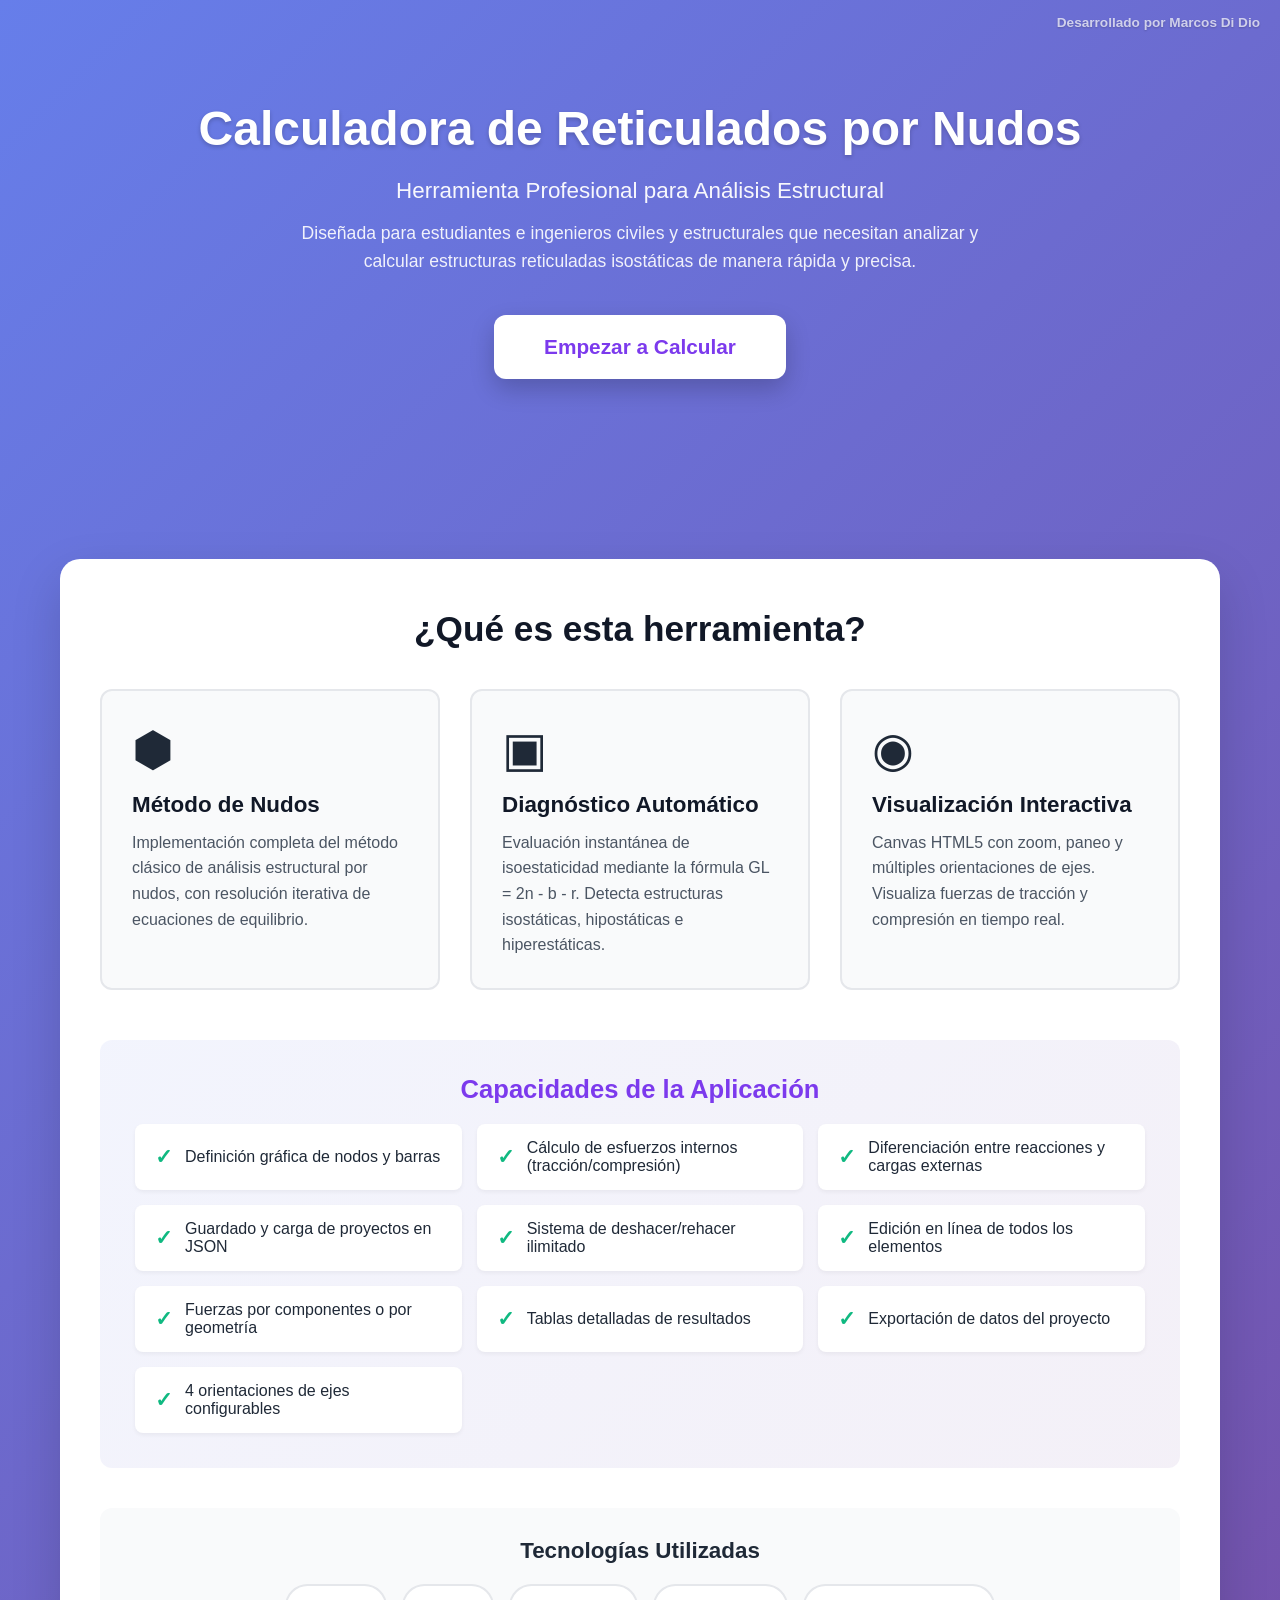
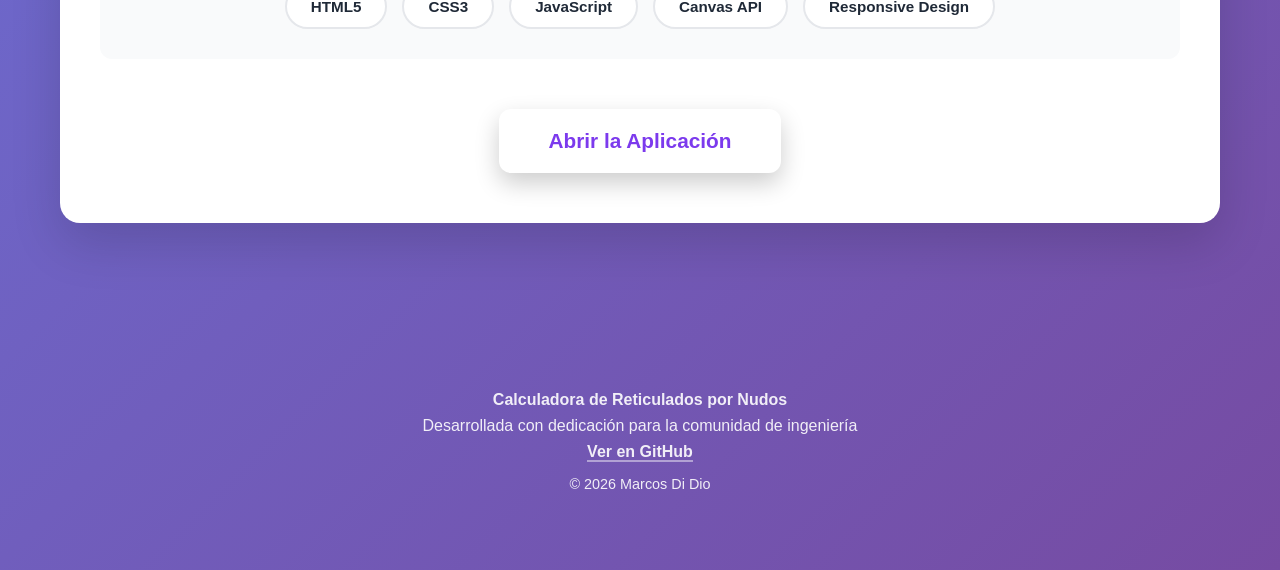
==== commit d800e339: "Eliminar emojis de la landing page" ====
--- a/index.html
+++ b/index.html
@@ -325,14 +325,14 @@
     <!-- Hero Section -->
     <section class="hero">
         <div class="container">
-            <h1>📐 Calculadora de Reticulados por Nudos</h1>
+            <h1>Calculadora de Reticulados por Nudos</h1>
             <p class="subtitle">Herramienta Profesional para Análisis Estructural</p>
             <p class="description">
                 Diseñada para estudiantes e ingenieros civiles y estructurales que necesitan 
                 analizar y calcular estructuras reticuladas isostáticas de manera rápida y precisa.
             </p>
             <a href="./app/calculadora.html" class="cta-button">
-                🚀 Empezar a Calcular
+                Empezar a Calcular
             </a>
         </div>
     </section>
@@ -345,21 +345,21 @@
             <!-- Feature Cards -->
             <div class="features-grid">
                 <div class="feature-card">
-                    <span class="feature-icon">🎯</span>
+                    <span class="feature-icon">⬢</span>
                     <h3>Método de Nudos</h3>
                     <p>Implementación completa del método clásico de análisis estructural por nudos, 
                     con resolución iterativa de ecuaciones de equilibrio.</p>
                 </div>
 
                 <div class="feature-card">
-                    <span class="feature-icon">📊</span>
+                    <span class="feature-icon">▣</span>
                     <h3>Diagnóstico Automático</h3>
                     <p>Evaluación instantánea de isoestaticidad mediante la fórmula GL = 2n - b - r. 
                     Detecta estructuras isostáticas, hipostáticas e hiperestáticas.</p>
                 </div>
 
                 <div class="feature-card">
-                    <span class="feature-icon">🎨</span>
+                    <span class="feature-icon">◉</span>
                     <h3>Visualización Interactiva</h3>
                     <p>Canvas HTML5 con zoom, paneo y múltiples orientaciones de ejes. 
                     Visualiza fuerzas de tracción y compresión en tiempo real.</p>
@@ -398,7 +398,7 @@
             <!-- CTA Bottom -->
             <div style="text-align: center; margin-top: 50px;">
                 <a href="./app/calculadora.html" class="cta-button">
-                    ⚡ Abrir la Aplicación
+                    Abrir la Aplicación
                 </a>
             </div>
         </div>
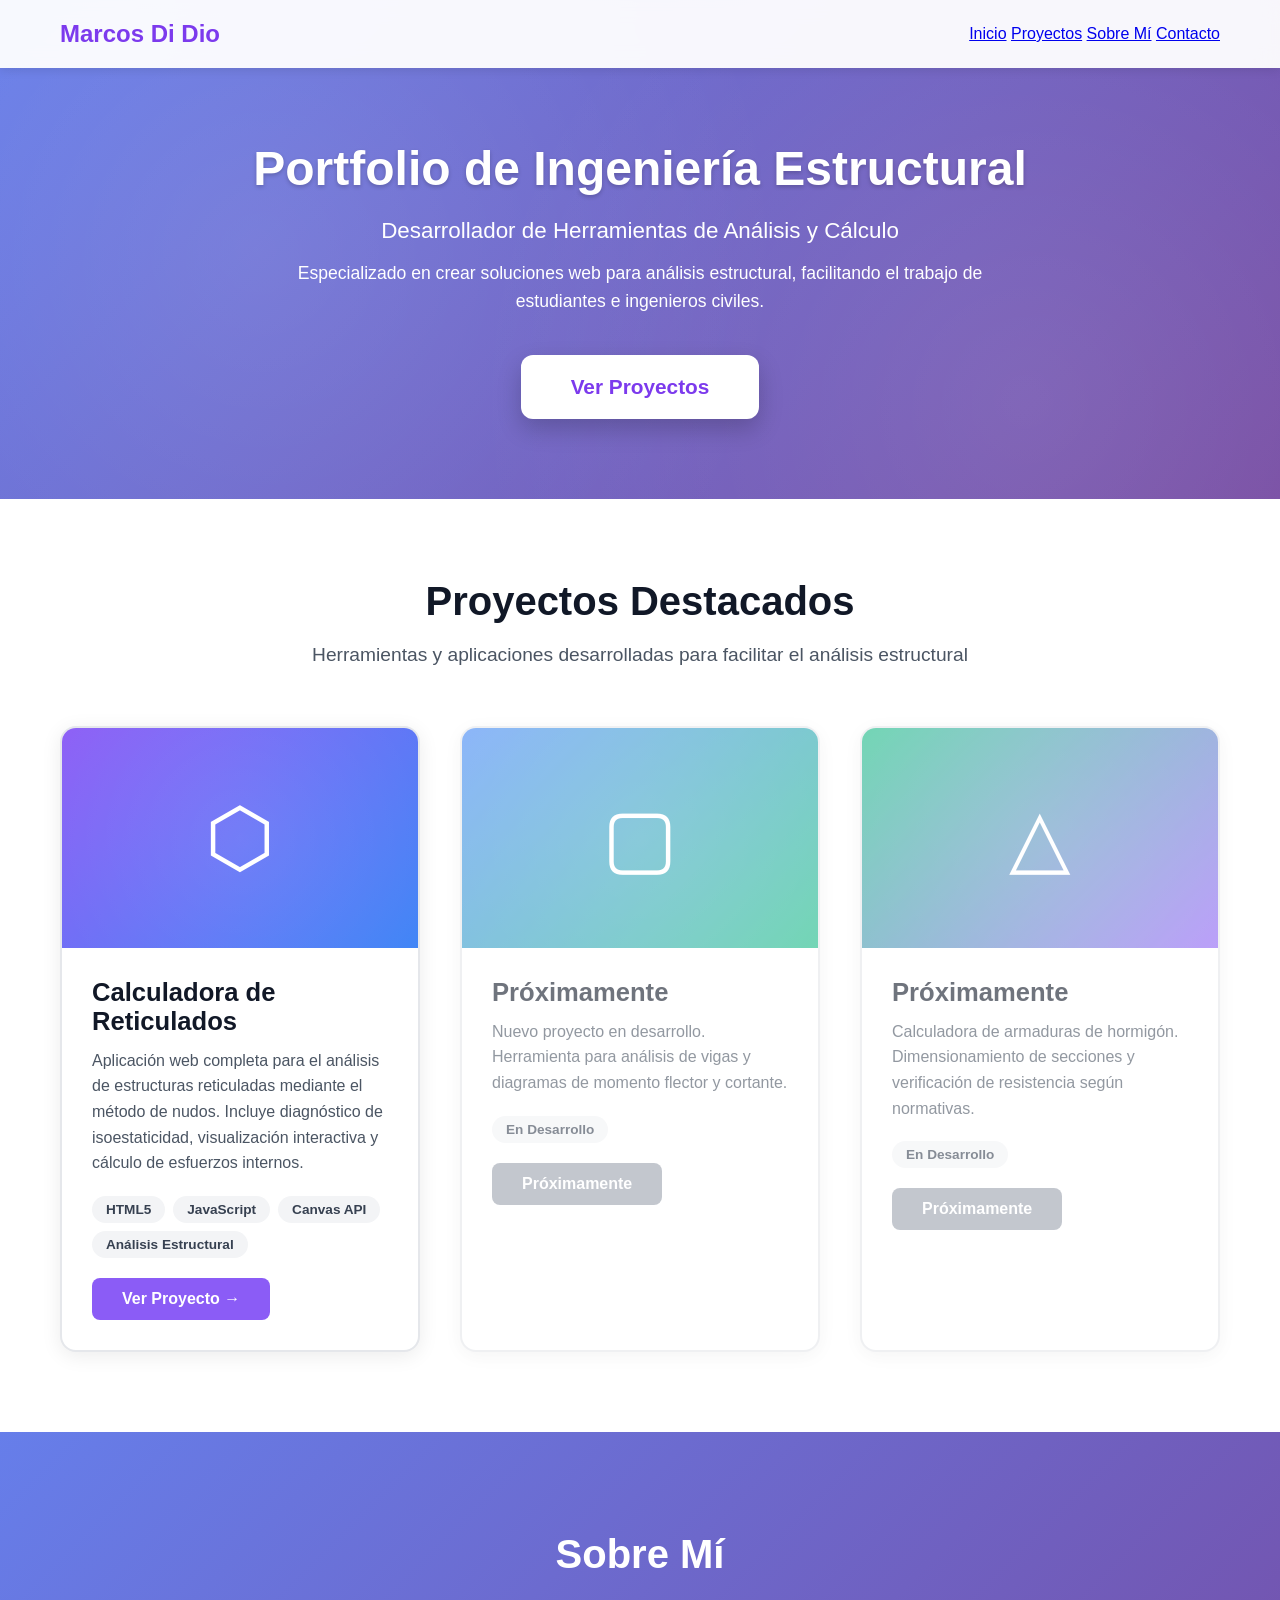
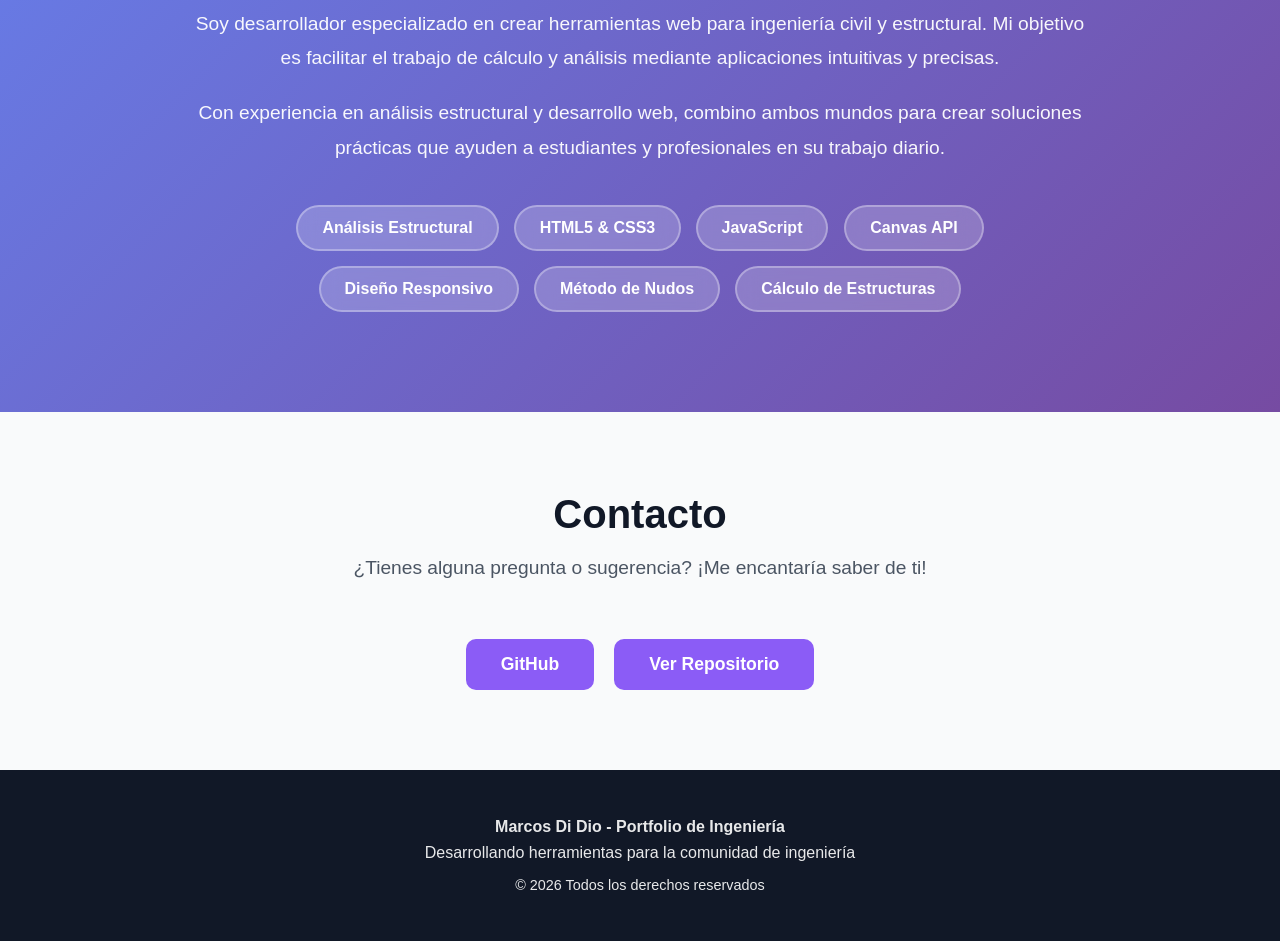
==== commit baa035be: "Transformar landing page en portfolio con animaciones" ====
--- a/index.html
+++ b/index.html
@@ -3,8 +3,8 @@
 <head>
     <meta charset="UTF-8">
     <meta name="viewport" content="width=device-width, initial-scale=1.0">
-    <meta name="description" content="Calculadora de Reticulados por Nudos - Herramienta profesional para análisis de estructuras isostáticas">
-    <title>Calculadora de Reticulados por Nudos - Portal</title>
+    <meta name="description" content="Portfolio de Ingeniería - Marcos Di Dio - Herramientas y proyectos de análisis estructural">
+    <title>Marcos Di Dio - Portfolio de Ingeniería</title>
     <style>
         * {
             margin: 0;
@@ -22,42 +22,54 @@
             --gray-50: #f9fafb;
             --gray-100: #f3f4f6;
             --gray-200: #e5e7eb;
+            --gray-400: #9ca3af;
             --gray-600: #4b5563;
+            --gray-700: #374151;
             --gray-800: #1f2937;
             --gray-900: #111827;
         }
 
         body {
             font-family: 'Segoe UI', Tahoma, Geneva, Verdana, sans-serif;
-            background: linear-gradient(135deg, #667eea 0%, #764ba2 100%);
+            background: white;
             min-height: 100vh;
             color: var(--gray-800);
-        }
-
-        .watermark {
-            position: fixed;
-            top: 15px;
-            right: 20px;
-            font-size: 0.85rem;
-            color: rgba(255, 255, 255, 0.7);
-            font-weight: 600;
-            z-index: 9999;
-            pointer-events: none;
-            user-select: none;
-            text-shadow: 0 1px 2px rgba(0, 0, 0, 0.2);
+            margin: 0;
+            padding: 0;
         }
 
         .container {
             max-width: 1200px;
             margin: 0 auto;
-            padding: 40px 20px;
+            padding: 0 20px;
         }
 
         /* Hero Section */
         .hero {
             text-align: center;
-            padding: 60px 20px;
+            padding: 140px 20px 80px;
             color: white;
+            background: linear-gradient(135deg, #667eea 0%, #764ba2 100%);
+            position: relative;
+            overflow: hidden;
+        }
+
+        .hero::before {
+            content: '';
+            position: absolute;
+            top: 0;
+            left: 0;
+            right: 0;
+            bottom: 0;
+            background: 
+                radial-gradient(circle at 20% 50%, rgba(255, 255, 255, 0.1) 0%, transparent 50%),
+                radial-gradient(circle at 80% 80%, rgba(255, 255, 255, 0.1) 0%, transparent 50%);
+            pointer-events: none;
+        }
+
+        .hero .container {
+            position: relative;
+            z-index: 1;
         }
 
         .hero h1 {
@@ -110,143 +122,12 @@
         }
 
         /* Content Section */
-        .content-section {
-            background: white;
-            border-radius: 20px;
-            padding: 50px 40px;
-            margin-top: 40px;
-            box-shadow: 0 20px 50px rgba(0, 0, 0, 0.15);
-        }
-
-        .content-section h2 {
-            text-align: center;
-            font-size: 2.2rem;
-            color: var(--gray-900);
-            margin-bottom: 40px;
-            font-weight: 700;
-        }
-
-        /* Feature Cards */
-        .features-grid {
-            display: grid;
-            grid-template-columns: repeat(auto-fit, minmax(300px, 1fr));
-            gap: 30px;
-            margin-bottom: 50px;
-        }
-
-        .feature-card {
-            background: var(--gray-50);
-            padding: 30px;
-            border-radius: 12px;
-            border: 2px solid var(--gray-200);
-            transition: all 0.3s ease;
-        }
-
-        .feature-card:hover {
-            transform: translateY(-5px);
-            box-shadow: 0 10px 25px rgba(0, 0, 0, 0.1);
-            border-color: var(--purple);
-        }
-
-        .feature-icon {
-            font-size: 3rem;
-            margin-bottom: 15px;
-            display: block;
-        }
-
-        .feature-card h3 {
-            font-size: 1.4rem;
-            margin-bottom: 12px;
-            color: var(--gray-900);
-            font-weight: 600;
-        }
-
-        .feature-card p {
-            color: var(--gray-600);
-            line-height: 1.6;
-            font-size: 1rem;
-        }
-
-        /* Capabilities List */
-        .capabilities {
-            background: linear-gradient(135deg, #667eea15 0%, #764ba215 100%);
-            padding: 35px;
-            border-radius: 12px;
-            margin-bottom: 40px;
-        }
-
-        .capabilities h3 {
-            font-size: 1.6rem;
-            margin-bottom: 20px;
-            color: var(--purple-dark);
-            font-weight: 700;
-            text-align: center;
-        }
-
-        .capabilities-list {
-            display: grid;
-            grid-template-columns: repeat(auto-fit, minmax(280px, 1fr));
-            gap: 15px;
-        }
-
-        .capability-item {
-            display: flex;
-            align-items: center;
-            gap: 12px;
-            background: white;
-            padding: 15px 20px;
-            border-radius: 8px;
-            font-size: 1rem;
-            color: var(--gray-800);
-            box-shadow: 0 2px 4px rgba(0, 0, 0, 0.05);
-        }
-
-        .capability-item::before {
-            content: "✓";
-            font-weight: bold;
-            color: var(--green);
-            font-size: 1.3rem;
-            flex-shrink: 0;
-        }
-
-        /* Tech Stack */
-        .tech-stack {
-            text-align: center;
-            padding: 30px;
-            background: var(--gray-50);
-            border-radius: 12px;
-        }
-
-        .tech-stack h3 {
-            font-size: 1.4rem;
-            margin-bottom: 20px;
-            color: var(--gray-800);
-            font-weight: 600;
-        }
-
-        .tech-badges {
-            display: flex;
-            justify-content: center;
-            flex-wrap: wrap;
-            gap: 15px;
-        }
-
-        .tech-badge {
-            background: white;
-            padding: 12px 24px;
-            border-radius: 25px;
-            font-weight: 600;
-            color: var(--gray-700);
-            border: 2px solid var(--gray-200);
-            font-size: 0.95rem;
-        }
-
         /* Footer */
         .footer {
+            background: var(--gray-900);
+            color: white;
             text-align: center;
-            padding: 30px 20px;
-            color: white;
-            margin-top: 50px;
+            padding: 40px 20px;
         }
 
         .footer p {
@@ -268,6 +149,10 @@
 
         /* Responsive */
         @media (max-width: 768px) {
+            .hero {
+                padding-top: 120px;
+            }
+
             .hero h1 {
                 font-size: 2rem;
             }
@@ -289,8 +174,25 @@
                 padding: 30px 20px;
             }
 
-            .content-section h2 {
-                font-size: 1.8rem;
+            .section-title {
+                font-size: 2rem;
+            }
+
+            .section-subtitle {
+                font-size: 1rem;
+            }
+
+            .navbar .logo {
+                font-size: 1.2rem;
+            }
+
+            .navbar nav a {
+                margin-left: 15px;
+                font-size: 0.9rem;
+            }
+
+            .projects-grid {
+                grid-template-columns: 1fr;
             }
 
             .features-grid {
@@ -300,13 +202,23 @@
             .capabilities-list {
                 grid-template-columns: 1fr;
             }
-        }
-
-        /* Animation */
+
+            .contact-links {
+                flex-direction: column;
+                align-items: center;
+            }
+
+            .contact-btn {
+                width: 100%;
+                max-width: 300px;
+            }
+        }
+
+        /* Scroll Animations */
         @keyframes fadeInUp {
             from {
                 opacity: 0;
-                transform: translateY(30px);
+                transform: translateY(50px);
             }
             to {
                 opacity: 1;
@@ -314,108 +226,550 @@
             }
         }
 
-        .hero, .content-section {
-            animation: fadeInUp 0.8s ease-out;
+        @keyframes fadeInLeft {
+            from {
+                opacity: 0;
+                transform: translateX(-50px);
+            }
+            to {
+                opacity: 1;
+                transform: translateX(0);
+            }
+        }
+
+        @keyframes fadeInRight {
+            from {
+                opacity: 0;
+                transform: translateX(50px);
+            }
+            to {
+                opacity: 1;
+                transform: translateX(0);
+            }
+        }
+
+        @keyframes scaleIn {
+            from {
+                opacity: 0;
+                transform: scale(0.9);
+            }
+            to {
+                opacity: 1;
+                transform: scale(1);
+            }
+        }
+
+        .animate-on-scroll {
+            opacity: 0;
+            transition: all 0.8s ease-out;
+        }
+
+        .animate-on-scroll.animated {
+            opacity: 1;
+        }
+
+        .fade-up {
+            transform: translateY(50px);
+        }
+
+        .fade-up.animated {
+            transform: translateY(0);
+        }
+
+        .fade-left {
+            transform: translateX(-50px);
+        }
+
+        .fade-left.animated {
+            transform: translateX(0);
+        }
+
+        .fade-right {
+            transform: translateX(50px);
+        }
+
+        .fade-right.animated {
+            transform: translateX(0);
+        }
+
+        .scale-in {
+            transform: scale(0.9);
+        }
+
+        .scale-in.animated {
+            transform: scale(1);
+        }
+
+        /* Navbar */
+        .navbar {
+            position: fixed;
+            top: 0;
+            left: 0;
+            right: 0;
+            background: rgba(255, 255, 255, 0.95);
+            backdrop-filter: blur(10px);
+            padding: 20px 0;
+            box-shadow: 0 2px 10px rgba(0, 0, 0, 0.1);
+            z-index: 1000;
+            transition: all 0.3s ease;
+        }
+
+        .navbar.hidden {
+            transform: translateY(-100%);
+        }
+
+        .navbar .container {
+            display: flex;
+            justify-content: space-between;
+            align-items: center;
+            max-width: 1200px;
+            margin: 0 auto;
+            padding: 0 20px;
+        }
+
+        .navbar .logo {
+            font-size: 1.5rem;
+            font-weight: 700;
+            color: var(--purple-dark);
+        }
+
+        .navbar nav a {
+            margin-left: 30px;
+            text-decoration: none;
+            color: var(--gray-800);
+            font-weight: 600;
+            transition: color 0.3s ease;
+        }
+
+        .navbar nav a:hover {
+            color: var(--purple);
+        }
+
+        /* Projects Section */
+        .projects-section {
+            padding: 80px 20px;
+            background: white;
+        }
+
+        .section-title {
+            text-align: center;
+            font-size: 2.5rem;
+            color: var(--gray-900);
+            margin-bottom: 20px;
+            font-weight: 700;
+        }
+
+        .section-subtitle {
+            text-align: center;
+            font-size: 1.2rem;
+            color: var(--gray-600);
+            margin-bottom: 60px;
+            max-width: 700px;
+            margin-left: auto;
+            margin-right: auto;
+        }
+
+        .projects-grid {
+            display: grid;
+            grid-template-columns: repeat(auto-fit, minmax(350px, 1fr));
+            gap: 40px;
+            max-width: 1200px;
+            margin: 0 auto;
+        }
+
+        .project-card {
+            background: white;
+            border-radius: 16px;
+            overflow: hidden;
+            box-shadow: 0 4px 20px rgba(0, 0, 0, 0.08);
+            transition: all 0.4s ease;
+            border: 2px solid var(--gray-200);
+        }
+
+        .project-card:hover {
+            transform: translateY(-10px);
+            box-shadow: 0 12px 40px rgba(0, 0, 0, 0.15);
+            border-color: var(--purple);
+        }
+
+        .project-image {
+            width: 100%;
+            height: 220px;
+            background: linear-gradient(135deg, var(--purple) 0%, var(--blue) 100%);
+            display: flex;
+            align-items: center;
+            justify-content: center;
+            font-size: 4rem;
+            color: white;
+            position: relative;
+            overflow: hidden;
+        }
+
+        .project-image::after {
+            content: '';
+            position: absolute;
+            top: -50%;
+            left: -50%;
+            width: 200%;
+            height: 200%;
+            background: radial-gradient(circle, rgba(255,255,255,0.1) 0%, transparent 70%);
+            animation: pulse 4s ease-in-out infinite;
+        }
+
+        @keyframes pulse {
+            0%, 100% { transform: scale(1); opacity: 0.5; }
+            50% { transform: scale(1.1); opacity: 0.8; }
+        }
+
+        .project-content {
+            padding: 30px;
+        }
+
+        .project-title {
+            font-size: 1.6rem;
+            color: var(--gray-900);
+            margin-bottom: 12px;
+            font-weight: 700;
+        }
+
+        .project-description {
+            color: var(--gray-600);
+            line-height: 1.6;
+            margin-bottom: 20px;
+            font-size: 1rem;
+        }
+
+        .project-tags {
+            display: flex;
+            flex-wrap: wrap;
+            gap: 8px;
+            margin-bottom: 20px;
+        }
+
+        .project-tag {
+            background: var(--gray-100);
+            color: var(--gray-700);
+            padding: 6px 14px;
+            border-radius: 20px;
+            font-size: 0.85rem;
+            font-weight: 600;
+        }
+
+        .project-link {
+            display: inline-block;
+            background: var(--purple);
+            color: white;
+            padding: 12px 30px;
+            border-radius: 8px;
+            text-decoration: none;
+            font-weight: 600;
+            transition: all 0.3s ease;
+        }
+
+        .project-link:hover {
+            background: var(--purple-dark);
+            transform: translateX(5px);
+        }
+
+        /* About Section */
+        .about-section {
+            background: linear-gradient(135deg, #667eea 0%, #764ba2 100%);
+            padding: 100px 20px;
+            color: white;
+        }
+
+        .about-content {
+            max-width: 900px;
+            margin: 0 auto;
+            text-align: center;
+        }
+
+        .about-content h2 {
+            font-size: 2.5rem;
+            margin-bottom: 30px;
+            font-weight: 700;
+        }
+
+        .about-content p {
+            font-size: 1.2rem;
+            line-height: 1.8;
+            margin-bottom: 20px;
+            opacity: 0.95;
+        }
+
+        .skills-list {
+            display: flex;
+            flex-wrap: wrap;
+            justify-content: center;
+            gap: 15px;
+            margin-top: 40px;
+        }
+
+        .skill-item {
+            background: rgba(255, 255, 255, 0.2);
+            backdrop-filter: blur(10px);
+            padding: 12px 24px;
+            border-radius: 25px;
+            font-weight: 600;
+            border: 2px solid rgba(255, 255, 255, 0.3);
+        }
+
+        /* Contact Section */
+        .contact-section {
+            padding: 80px 20px;
+            background: var(--gray-50);
+        }
+
+        .contact-content {
+            max-width: 700px;
+            margin: 0 auto;
+            text-align: center;
+        }
+
+        .contact-links {
+            display: flex;
+            justify-content: center;
+            gap: 20px;
+            margin-top: 40px;
+            flex-wrap: wrap;
+        }
+
+        .contact-btn {
+            display: inline-flex;
+            align-items: center;
+            gap: 10px;
+            background: var(--purple);
+            color: white;
+            padding: 15px 35px;
+            border-radius: 10px;
+            text-decoration: none;
+            font-weight: 600;
+            font-size: 1.1rem;
+            transition: all 0.3s ease;
+        }
+
+        .contact-btn:hover {
+            background: var(--purple-dark);
+            transform: translateY(-3px);
+            box-shadow: 0 10px 25px rgba(0, 0, 0, 0.2);
+        }
+
+        /* Smooth scroll behavior */
+        html {
+            scroll-behavior: smooth;
+        }
+
+        .hero {
+            padding-top: 140px;
         }
     </style>
 </head>
 <body>
-    <div class="watermark">Desarrollado por Marcos Di Dio</div>
+    <!-- Navbar -->
+    <nav class="navbar">
+        <div class="container">
+            <div class="logo">Marcos Di Dio</div>
+            <div>
+                <a href="#inicio">Inicio</a>
+                <a href="#proyectos">Proyectos</a>
+                <a href="#sobre-mi">Sobre Mí</a>
+                <a href="#contacto">Contacto</a>
+            </div>
+        </div>
+    </nav>
 
     <!-- Hero Section -->
-    <section class="hero">
+    <section id="inicio" class="hero">
         <div class="container">
-            <h1>Calculadora de Reticulados por Nudos</h1>
-            <p class="subtitle">Herramienta Profesional para Análisis Estructural</p>
-            <p class="description">
-                Diseñada para estudiantes e ingenieros civiles y estructurales que necesitan 
-                analizar y calcular estructuras reticuladas isostáticas de manera rápida y precisa.
+            <h1 class="animate-on-scroll fade-up">Portfolio de Ingeniería Estructural</h1>
+            <p class="subtitle animate-on-scroll fade-up" style="animation-delay: 0.2s;">Desarrollador de Herramientas de Análisis y Cálculo</p>
+            <p class="description animate-on-scroll fade-up" style="animation-delay: 0.3s;">
+                Especializado en crear soluciones web para análisis estructural, 
+                facilitando el trabajo de estudiantes e ingenieros civiles.
             </p>
-            <a href="./app/calculadora.html" class="cta-button">
-                Empezar a Calcular
+            <a href="#proyectos" class="cta-button animate-on-scroll fade-up" style="animation-delay: 0.4s;">
+                Ver Proyectos
             </a>
         </div>
     </section>
 
-    <!-- Content Section -->
-    <div class="container">
-        <div class="content-section">
-            <h2>¿Qué es esta herramienta?</h2>
+    <!-- Projects Section -->
+    <section id="proyectos" class="projects-section">
+        <div class="container">
+            <h2 class="section-title animate-on-scroll fade-up">Proyectos Destacados</h2>
+            <p class="section-subtitle animate-on-scroll fade-up">
+                Herramientas y aplicaciones desarrolladas para facilitar el análisis estructural
+            </p>
             
-            <!-- Feature Cards -->
-            <div class="features-grid">
-                <div class="feature-card">
-                    <span class="feature-icon">⬢</span>
-                    <h3>Método de Nudos</h3>
-                    <p>Implementación completa del método clásico de análisis estructural por nudos, 
-                    con resolución iterativa de ecuaciones de equilibrio.</p>
+            <div class="projects-grid">
+                <!-- Project 1: Calculadora de Reticulados -->
+                <div class="project-card animate-on-scroll scale-in">
+                    <div class="project-image">
+                        <span style="font-size: 5rem;">⬡</span>
+                    </div>
+                    <div class="project-content">
+                        <h3 class="project-title">Calculadora de Reticulados</h3>
+                        <p class="project-description">
+                            Aplicación web completa para el análisis de estructuras reticuladas mediante el 
+                            método de nudos. Incluye diagnóstico de isoestaticidad, visualización interactiva 
+                            y cálculo de esfuerzos internos.
+                        </p>
+                        <div class="project-tags">
+                            <span class="project-tag">HTML5</span>
+                            <span class="project-tag">JavaScript</span>
+                            <span class="project-tag">Canvas API</span>
+                            <span class="project-tag">Análisis Estructural</span>
+                        </div>
+                        <a href="./app/calculadora.html" class="project-link">Ver Proyecto →</a>
+                    </div>
                 </div>
 
-                <div class="feature-card">
-                    <span class="feature-icon">▣</span>
-                    <h3>Diagnóstico Automático</h3>
-                    <p>Evaluación instantánea de isoestaticidad mediante la fórmula GL = 2n - b - r. 
-                    Detecta estructuras isostáticas, hipostáticas e hiperestáticas.</p>
+                <!-- Project 2: Placeholder para futuro proyecto -->
+                <div class="project-card animate-on-scroll scale-in" style="opacity: 0.6;">
+                    <div class="project-image" style="background: linear-gradient(135deg, var(--blue) 0%, var(--green) 100%);">
+                        <span style="font-size: 5rem;">▢</span>
+                    </div>
+                    <div class="project-content">
+                        <h3 class="project-title">Próximamente</h3>
+                        <p class="project-description">
+                            Nuevo proyecto en desarrollo. Herramienta para análisis de vigas y diagramas 
+                            de momento flector y cortante.
+                        </p>
+                        <div class="project-tags">
+                            <span class="project-tag">En Desarrollo</span>
+                        </div>
+                        <a href="#" class="project-link" style="background: var(--gray-400); cursor: not-allowed;">Próximamente</a>
+                    </div>
                 </div>
 
-                <div class="feature-card">
-                    <span class="feature-icon">◉</span>
-                    <h3>Visualización Interactiva</h3>
-                    <p>Canvas HTML5 con zoom, paneo y múltiples orientaciones de ejes. 
-                    Visualiza fuerzas de tracción y compresión en tiempo real.</p>
+                <!-- Project 3: Placeholder para futuro proyecto -->
+                <div class="project-card animate-on-scroll scale-in" style="opacity: 0.6;">
+                    <div class="project-image" style="background: linear-gradient(135deg, var(--green) 0%, var(--purple) 100%);">
+                        <span style="font-size: 5rem;">△</span>
+                    </div>
+                    <div class="project-content">
+                        <h3 class="project-title">Próximamente</h3>
+                        <p class="project-description">
+                            Calculadora de armaduras de hormigón. Dimensionamiento de secciones y 
+                            verificación de resistencia según normativas.
+                        </p>
+                        <div class="project-tags">
+                            <span class="project-tag">En Desarrollo</span>
+                        </div>
+                        <a href="#" class="project-link" style="background: var(--gray-400); cursor: not-allowed;">Próximamente</a>
+                    </div>
                 </div>
             </div>
-
-            <!-- Capabilities -->
-            <div class="capabilities">
-                <h3>Capacidades de la Aplicación</h3>
-                <div class="capabilities-list">
-                    <div class="capability-item">Definición gráfica de nodos y barras</div>
-                    <div class="capability-item">Cálculo de esfuerzos internos (tracción/compresión)</div>
-                    <div class="capability-item">Diferenciación entre reacciones y cargas externas</div>
-                    <div class="capability-item">Guardado y carga de proyectos en JSON</div>
-                    <div class="capability-item">Sistema de deshacer/rehacer ilimitado</div>
-                    <div class="capability-item">Edición en línea de todos los elementos</div>
-                    <div class="capability-item">Fuerzas por componentes o por geometría</div>
-                    <div class="capability-item">Tablas detalladas de resultados</div>
-                    <div class="capability-item">Exportación de datos del proyecto</div>
-                    <div class="capability-item">4 orientaciones de ejes configurables</div>
-                </div>
+        </div>
+    </section>
+
+    <!-- About Section -->
+    <section id="sobre-mi" class="about-section">
+        <div class="about-content animate-on-scroll fade-up">
+            <h2>Sobre Mí</h2>
+            <p>
+                Soy desarrollador especializado en crear herramientas web para ingeniería civil y estructural. 
+                Mi objetivo es facilitar el trabajo de cálculo y análisis mediante aplicaciones intuitivas y precisas.
+            </p>
+            <p>
+                Con experiencia en análisis estructural y desarrollo web, combino ambos mundos para crear 
+                soluciones prácticas que ayuden a estudiantes y profesionales en su trabajo diario.
+            </p>
+            
+            <div class="skills-list">
+                <span class="skill-item">Análisis Estructural</span>
+                <span class="skill-item">HTML5 & CSS3</span>
+                <span class="skill-item">JavaScript</span>
+                <span class="skill-item">Canvas API</span>
+                <span class="skill-item">Diseño Responsivo</span>
+                <span class="skill-item">Método de Nudos</span>
+                <span class="skill-item">Cálculo de Estructuras</span>
             </div>
-
-            <!-- Tech Stack -->
-            <div class="tech-stack">
-                <h3>Tecnologías Utilizadas</h3>
-                <div class="tech-badges">
-                    <span class="tech-badge">HTML5</span>
-                    <span class="tech-badge">CSS3</span>
-                    <span class="tech-badge">JavaScript</span>
-                    <span class="tech-badge">Canvas API</span>
-                    <span class="tech-badge">Responsive Design</span>
-                </div>
-            </div>
-
-            <!-- CTA Bottom -->
-            <div style="text-align: center; margin-top: 50px;">
-                <a href="./app/calculadora.html" class="cta-button">
-                    Abrir la Aplicación
+        </div>
+    </section>
+
+    <!-- Contact Section -->
+    <section id="contacto" class="contact-section">
+        <div class="contact-content">
+            <h2 class="section-title animate-on-scroll fade-up">Contacto</h2>
+            <p class="section-subtitle animate-on-scroll fade-up">
+                ¿Tienes alguna pregunta o sugerencia? ¡Me encantaría saber de ti!
+            </p>
+            
+            <div class="contact-links">
+                <a href="https://github.com/Marcos2274" target="_blank" rel="noopener" class="contact-btn animate-on-scroll fade-left">
+                    GitHub
+                </a>
+                <a href="https://github.com/Marcos2274/Calculo-de-reticulado" target="_blank" rel="noopener" class="contact-btn animate-on-scroll fade-right">
+                    Ver Repositorio
                 </a>
             </div>
         </div>
-    </div>
+    </section>
 
     <!-- Footer -->
     <footer class="footer">
         <div class="container">
-            <p><strong>Calculadora de Reticulados por Nudos</strong></p>
-            <p>Desarrollada con dedicación para la comunidad de ingeniería</p>
-            <p>
-                <a href="https://github.com/Marcos2274/Calculo-de-reticulado" target="_blank" rel="noopener">
-                    Ver en GitHub
-                </a>
-            </p>
-            <p style="margin-top: 15px; font-size: 0.9rem;">© 2026 Marcos Di Dio</p>
+            <p><strong>Marcos Di Dio - Portfolio de Ingeniería</strong></p>
+            <p>Desarrollando herramientas para la comunidad de ingeniería</p>
+            <p style="margin-top: 15px; font-size: 0.9rem;">© 2026 Todos los derechos reservados</p>
         </div>
     </footer>
+
+    <!-- Scroll Animation Script -->
+    <script>
+        // Intersection Observer para animaciones al hacer scroll
+        const observerOptions = {
+            threshold: 0.15,
+            rootMargin: '0px 0px -50px 0px'
+        };
+
+        const observer = new IntersectionObserver((entries) => {
+            entries.forEach(entry => {
+                if (entry.isIntersecting) {
+                    entry.target.classList.add('animated');
+                }
+            });
+        }, observerOptions);
+
+        // Observar todos los elementos con clase animate-on-scroll
+        document.addEventListener('DOMContentLoaded', () => {
+            const animatedElements = document.querySelectorAll('.animate-on-scroll');
+            animatedElements.forEach(el => observer.observe(el));
+
+            // Navbar scroll behavior
+            let lastScroll = 0;
+            const navbar = document.querySelector('.navbar');
+            
+            window.addEventListener('scroll', () => {
+                const currentScroll = window.pageYOffset;
+                
+                if (currentScroll <= 100) {
+                    navbar.classList.remove('hidden');
+                } else if (currentScroll > lastScroll && currentScroll > 200) {
+                    navbar.classList.add('hidden');
+                } else {
+                    navbar.classList.remove('hidden');
+                }
+                
+                lastScroll = currentScroll;
+            });
+
+            // Smooth scroll para links de navegación
+            document.querySelectorAll('a[href^="#"]').forEach(anchor => {
+                anchor.addEventListener('click', function (e) {
+                    e.preventDefault();
+                    const target = document.querySelector(this.getAttribute('href'));
+                    if (target) {
+                        const offsetTop = target.offsetTop - 80;
+                        window.scrollTo({
+                            top: offsetTop,
+                            behavior: 'smooth'
+                        });
+                    }
+                });
+            });
+        });
+    </script>
 </body>
 </html>
